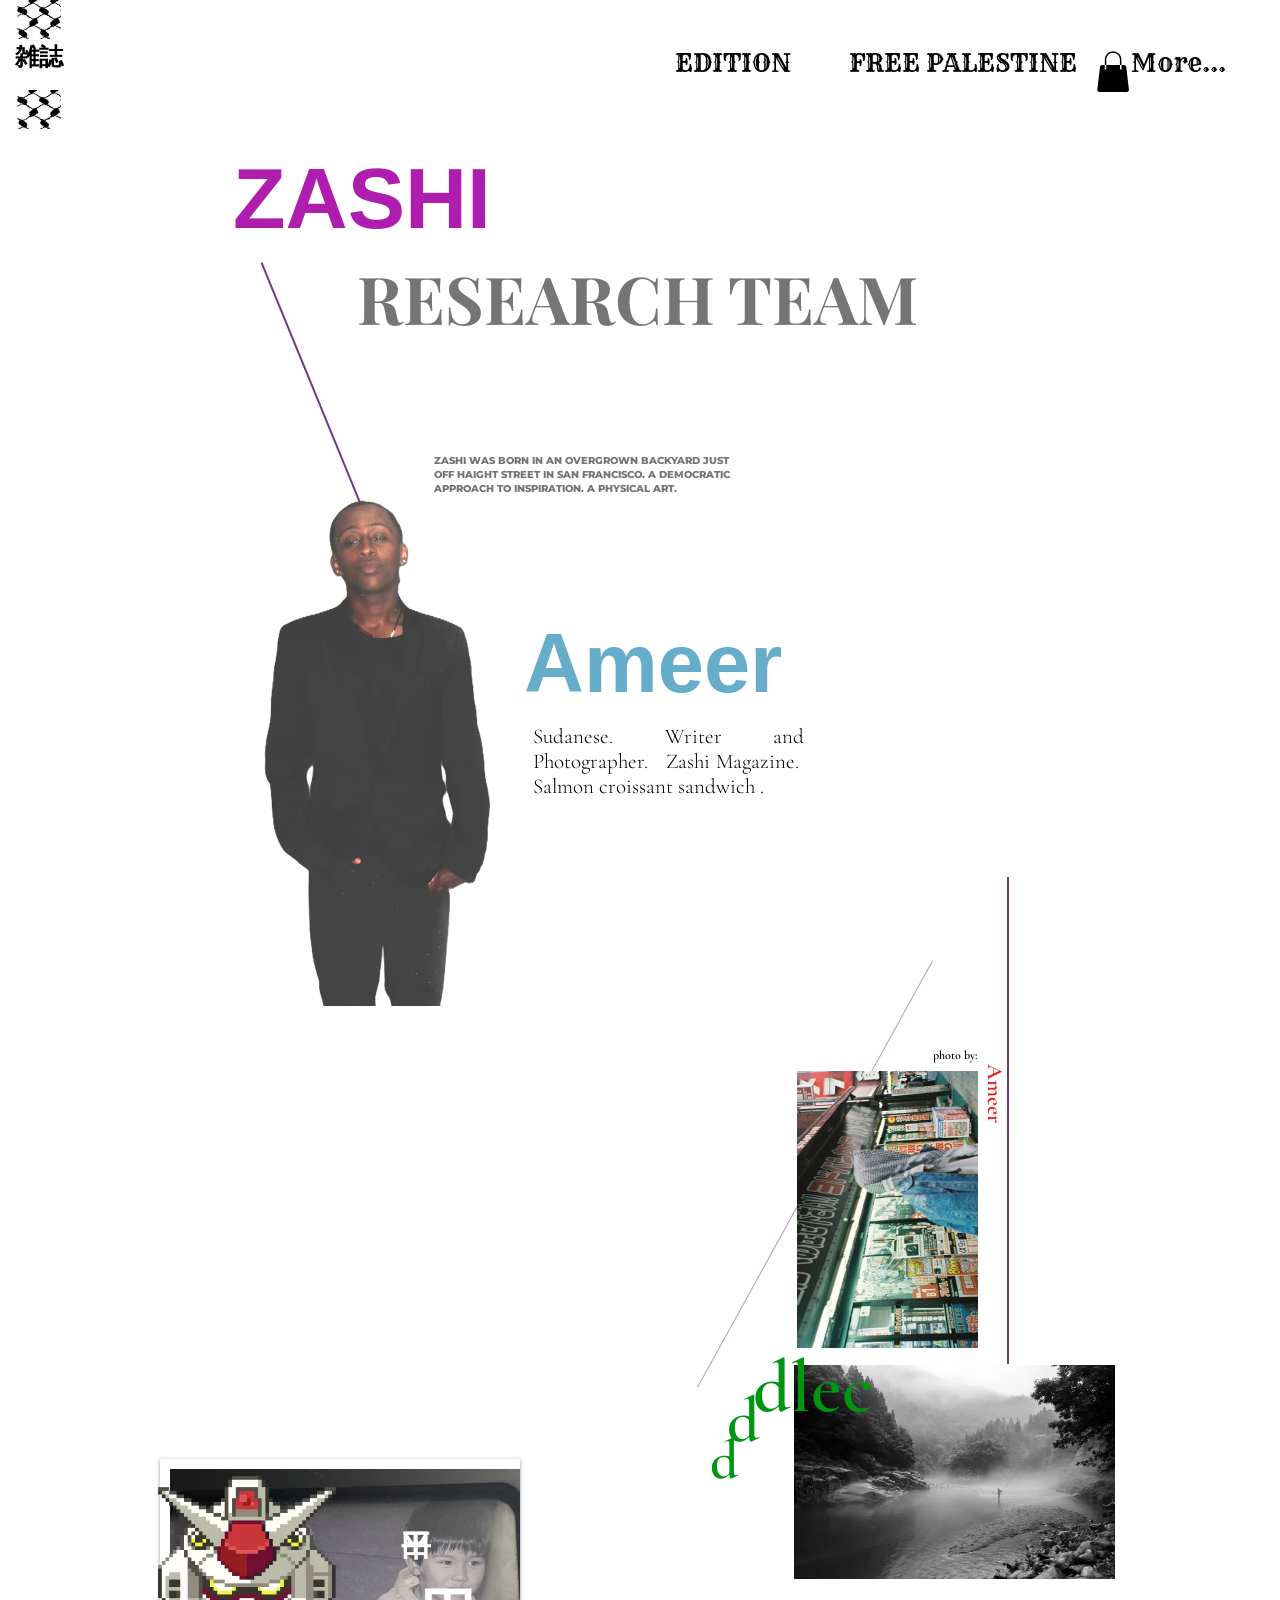
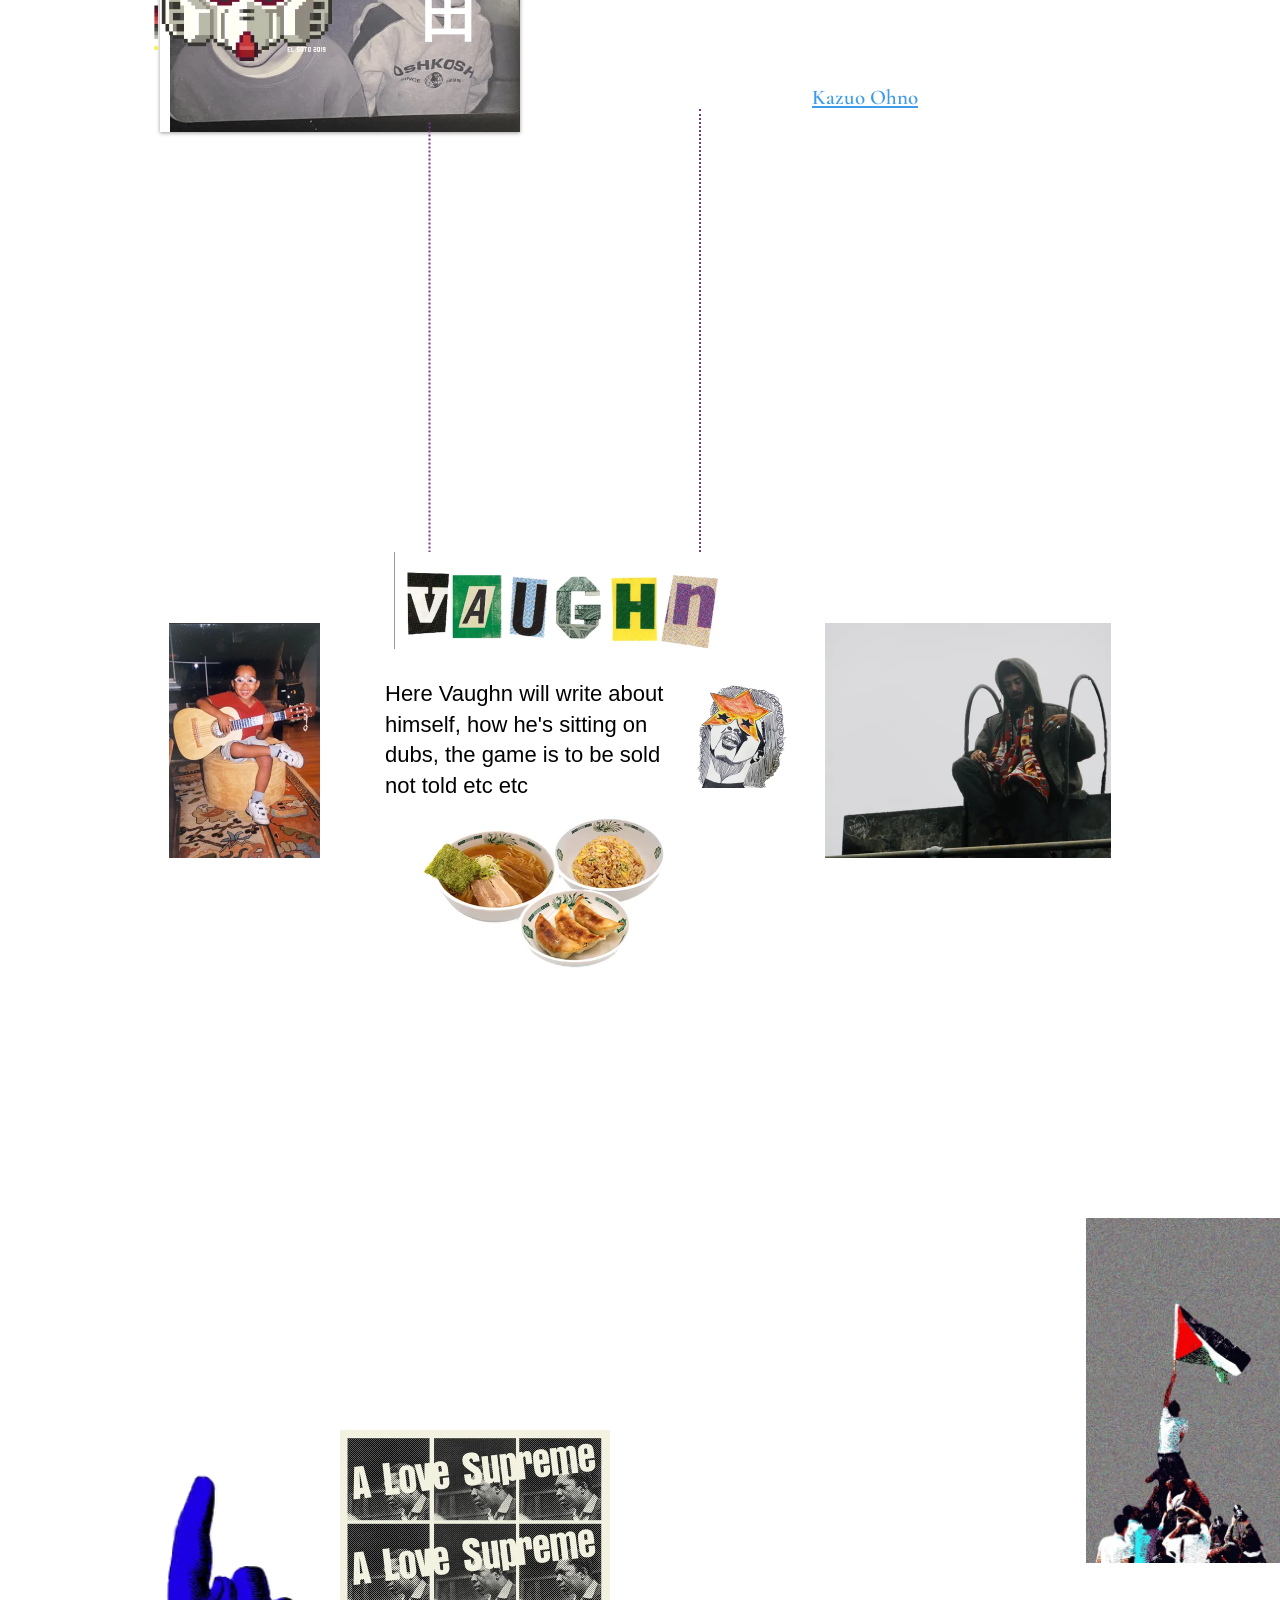
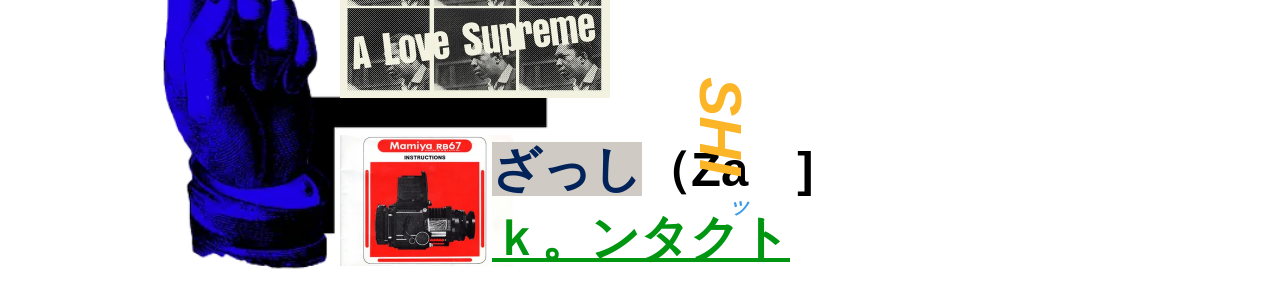
==== about-1.html @ ac381ceb "Publish the Zashi Magazine Edition 1 site Static rebuild of the eight Edition 1 pages from the old W" ====
<!doctype html>
<html lang="en">
<head>
<meta charset="utf-8">
<meta name="viewport" content="width=device-width, initial-scale=1">
<title>ABOUT | Zashi Magazine</title>
<meta name="description" content="Zashi Magazine — an independent global art publication. Photography, culture, design, fashion, food, film, travel.">
<link rel="stylesheet" href="css/fonts.css">
<link rel="stylesheet" href="css/site.css">
<style>body{background:rgb(255, 255, 255)}@media (max-width:767px){body{background:rgb(255, 255, 255)}}</style>
<script>document.documentElement.className+=' js';</script>
</head>
<body>
<div class="stage d" data-bg="rgb(255, 255, 255)" style="width:1280px;height:3473px">
<header class="hdr" style="height:146px;position:sticky">
<div class="c i anim" style="left:75px;top:10.0px;width:121px;height:100px;--a:z-fadeIn 880ms cubic-bezier(0.25, 0.46, 0.45, 0.94) 1000ms both, z-shapeIn 1100ms cubic-bezier(0.645, 0.045, 0.355, 1) 1000ms both;--motion-shape-start:inset(50%);--motion-shape-end:inset(0%);;"><a href="home-1.html"><video class="lazyv" data-src="media/01af44bafd.mp4" muted loop playsinline autoplay preload="none" aria-label="Disco Japan Tori" style="left:0px;top:0px;width:121px;height:100px;object-fit:cover;object-position:50% 50%"></video></a></div>
<div class="c t" style="left:15px;top:41.0px;width:198px;height:32px"><p style="text-align:start;line-height:normal;margin:0px 0px 0px 0px;font-family:'Helvetica Neue', Helvetica, Arimo, Arial, sans-serif;font-size:24px;font-weight:400;font-style:normal;color:rgb(0, 0, 0);white-space:nowrap"><a href="home-1.html"><span style="font-weight:700">雑誌  </span><span style="font-size:10px;font-weight:700;color:rgb(255, 255, 255)">HOME</span></a></p></div>
<div class="c i" style="left:15px;top:0.0px;width:46px;height:39px;"><a href="home-1.html"><img src="media/70c761ef16-5269.webp" alt="Palestinian Keffiyeh" loading="lazy" decoding="async" width="94" height="78" style="left:0px;top:0px;width:46px;height:39px;object-fit:cover;object-position:50% 50%"></a></div>
<div class="c i" style="left:15px;top:90.0px;width:46px;height:39px;"><a href="home-1.html"><img src="media/70c761ef16-5269.webp" alt="Palestinian Keffiyeh" loading="lazy" decoding="async" width="94" height="78" style="left:0px;top:0px;width:46px;height:39px;object-fit:cover;object-position:50% 50%"></a></div>
<a class="c nav" href="edition-1.html" style="left:675.296875px;top:51px;font-family:Rye, fantasy;font-size:25px;color:rgb(0, 0, 0);font-weight:400">EDITION</a>
<a class="c nav" href="free-palestine.html" style="left:849.328125px;top:51px;font-family:Rye, fantasy;font-size:25px;color:rgb(0, 0, 0);font-weight:400">FREE PALESTINE</a>
<div class="c nav more" style="left:1131.09375px;top:51px;font-family:Rye, fantasy;font-size:25px;color:rgb(0, 0, 0);font-weight:400" tabindex="0"><span>More...</span><div class="drop"><a href="guerilla-tactics.html">GUERILLA TACTICS</a><a href="about-1.html">ABOUT</a><a href="contact-1.html">CONTACT</a></div></div>
<div class="c s" style="left:1096px;top:50.8px;width:34px;height:41px"><a href="https://bb1me5-e5.myshopify.com/" target="_blank" rel="noopener" aria-label="Shop"><svg xmlns="http://www.w3.org/2000/svg" version="1.1" width="100%" height="100%" viewBox="0 0 105.5 126.1" preserveAspectRatio="xMinYMax meet" data-hook="svg-icon-1"><path d="M102.143 118.16L93.812 48.2067C93.386 44.66 90.3566 42 86.7591 42H79.1382V56H74.4047V42H31.8032V56H27.0697V42H19.4488C15.8513 42 12.8219 44.66 12.3959 48.16L4.06489 118.16C3.78088 120.167 4.44357 122.173 5.76895 123.667C7.14167 125.16 9.0824 126 11.0705 126H95.1374C97.1255 126 99.0662 125.16 100.439 123.667C101.764 122.173 102.427 120.167 102.143 118.16Z" fill="rgb(0, 0, 0)" stroke="none" stroke-width="1px"></path><path d="M32.0594 25.6667C32.0594 14.0933 41.506 4.66667 53.1039 4.66667C64.7018 4.66667 74.1485 14.0933 74.1485 25.6667V42H78.825V25.6667C78.825 11.5267 67.2739 0 53.1039 0C38.9339 0 27.3828 11.5267 27.3828 25.6667V42H32.0594V25.6667Z" fill="rgb(0, 0, 0)" stroke="none" stroke-width="1px"></path></svg></a></div>
</header>
<main class="pg">
<div class="c t" style="left:233px;top:149.0px;width:276px;height:118px"><p style="text-align:start;line-height:normal;margin:0px 0px 0px 0px;font-family:'Helvetica Neue', Helvetica, Arimo, Arial, sans-serif;font-size:86px;font-weight:700;font-style:normal;color:rgb(0, 0, 0);white-space:nowrap"><span style="color:rgb(174, 29, 173)">ZASHI</span></p></div>
<div class="c t" style="left:357px;top:251.9px;width:362px;height:187px"><p style="text-align:start;line-height:92.4px;margin:0px 0px 0px 0px;font-family:'Helvetica Neue', Helvetica, Arimo, Arial, sans-serif;font-size:66px;font-weight:700;font-style:normal;color:rgb(0, 0, 0);white-space:nowrap"><span style="font-family:'Playfair Display', serif;font-weight:700;color:rgb(117, 117, 117)">RESEARCH T​EAM</span></p></div>
<div class="c bx" style="left:105.3px;top:494.6px;width:512px;height:7px;transform:matrix(-0.37950,-0.92519,0.92519,-0.37950,0,0);border-style:solid;border-width:2px 0px 0px 0px;border-color:rgb(115, 55, 135)"></div>
<div class="c t" style="left:434px;top:453.8px;width:310px;height:28px"><p style="text-align:start;line-height:14px;margin:0px 0px 0px 0px;font-family:'Helvetica Neue', Helvetica, Arimo, Arial, sans-serif;font-size:10px;font-weight:400;font-style:normal;color:rgb(0, 0, 0)"><span style="font-family:Montserrat, sans-serif;color:rgb(117, 117, 117);font-weight:800;text-transform:uppercase">Zashi was born in an overgrown backyard just off Haight Street in San Francisco. A Democratic approach to inspiration. a physical art. </span></p></div>
<div class="c t" style="left:524px;top:605.9px;width:290px;height:116px"><p style="text-align:start;line-height:116.2px;margin:0px 0px 0px 0px;font-family:'Helvetica Neue', Helvetica, Arimo, Arial, sans-serif;font-size:83px;font-weight:700;font-style:normal;color:rgb(0, 0, 0);white-space:nowrap"><a><span style="color:rgb(102, 173, 201)">Ameer</span></a></p></div>
<div class="c t" style="left:533px;top:724.0px;width:271px;height:140px"><p style="text-align:justify;line-height:normal;margin:0px 0px 0px 0px;font-family:'Helvetica Neue', Helvetica, Arimo, Arial, sans-serif;font-size:21px;font-weight:700;font-style:normal;color:rgb(0, 0, 0)"><span style="font-family:'Cormorant Garamond', serif;font-weight:300">Sudanese. Writer and Photographer.   Zashi Magazine.  Salmon croissant sandwich . </span></p></div>
<div class="c i" style="left:238px;top:426.8px;width:411px;height:579px;"><img src="media/b73fca98d5.webp" alt="Ameer Ali" loading="lazy" decoding="async" width="822" height="1192" style="left:0px;top:0px;width:411px;height:579px;object-fit:cover;object-position:50% 50%"></div>
<div class="c i" style="left:579px;top:966.0px;width:55px;height:31px;"><video class="lazyv" data-src="media/d1761546e2.mp4" muted loop playsinline autoplay preload="none" aria-label="Little Mac" style="left:0px;top:0px;width:55px;height:31px;object-fit:cover;object-position:50% 50%"></video></div>
<div class="c t" style="left:933px;top:1046.9px;width:310px;height:17px"><p style="text-align:start;line-height:16.8px;margin:0px 0px 0px 0px;font-family:'Helvetica Neue', Helvetica, Arimo, Arial, sans-serif;font-size:12px;font-weight:400;font-style:normal;color:rgb(0, 0, 0);white-space:nowrap"><span style="font-family:'Cormorant Garamond', serif;font-weight:600">photo by:</span></p></div>
<div class="c i" style="left:160px;top:1459.0px;width:360px;height:273px;background:rgb(255, 255, 255);border-style:solid;border-width:5px 5px 5px 5px;border-color:rgb(255, 255, 255);box-shadow:rgba(0, 0, 0, 0.4) 0px 1px 4px 0px"><img src="media/d1f7139744-a905.webp" alt="The brothers" loading="lazy" decoding="async" width="700" height="544" style="left:5px;top:5px;width:350px;height:263px;object-fit:cover;object-position:50% 50%"></div>
<div class="c t" style="left:401px;top:1508.0px;width:51px;height:69px"><div style="text-align:start;line-height:normal;margin:0px 0px 0px 0px;font-family:'Helvetica Neue', Helvetica, Arimo, Arial, sans-serif;font-size:10px;font-weight:400;font-style:normal;color:rgb(0, 0, 0);writing-mode:vertical-rl;text-orientation:mixed;height:100%"><p style="text-align:start;line-height:30px;margin:0px 0px 0px 0px;font-family:'Helvetica Neue', Helvetica, Arimo, Arial, sans-serif;font-size:30px;font-weight:700;font-style:italic;color:rgb(252, 181, 39);writing-mode:vertical-rl;text-orientation:mixed;height:100%;white-space:nowrap"><span style="font-style:normal;color:rgb(0, 0, 0)">​</span><span style="font-style:normal;color:rgb(255, 255, 255)">平田</span></p></div></div>
<div class="c t" style="left:420px;top:1543.0px;width:63px;height:122px"><div style="text-align:start;line-height:normal;margin:0px 0px 0px 0px;font-family:'Helvetica Neue', Helvetica, Arimo, Arial, sans-serif;font-size:10px;font-weight:400;font-style:normal;color:rgb(0, 0, 0);writing-mode:vertical-rl;text-orientation:mixed;height:100%"><p style="text-align:start;line-height:58px;margin:0px 0px 0px 0px;font-family:'Helvetica Neue', Helvetica, Arimo, Arial, sans-serif;font-size:58px;font-weight:700;font-style:italic;color:rgb(252, 181, 39);writing-mode:vertical-rl;text-orientation:mixed;height:100%;white-space:nowrap"><span style="font-style:normal;color:rgb(0, 0, 0)">​</span><span style="font-style:normal;color:rgb(255, 255, 255)">田</span></p></div></div>
<div class="c i" style="left:60px;top:1476.0px;width:370px;height:185px;"><img src="media/74987744a8.webp" alt="Gundam" loading="lazy" decoding="async" width="400" height="200" style="left:0px;top:0px;width:370px;height:185px;object-fit:cover;object-position:50% 50%"></div>
<div class="c bx" style="left:569.4px;top:1168.6px;width:487px;height:7px;transform:matrix(-0.48255,0.87587,-0.87587,-0.48255,0,0);border-style:solid;border-width:1px 0px 0px 0px;border-color:rgba(115, 55, 135, 0.5)"></div>
<div class="c t" style="left:839px;top:1202.7px;width:310px;height:31px;transform:matrix(0.00000,1.00000,-1.00000,0.00000,0,0)"><p style="text-align:start;line-height:30.8px;margin:0px 0px 0px 0px;font-family:'Helvetica Neue', Helvetica, Arimo, Arial, sans-serif;font-size:22px;font-weight:400;font-style:normal;color:rgb(0, 0, 0);white-space:nowrap"><span style="font-family:'Cormorant Garamond', serif;color:rgb(226, 28, 33);font-weight:600">Ameer </span></p></div>
<div class="c bx" style="left:761.5px;top:1116.5px;width:487px;height:7px;transform:matrix(0.00000,1.00000,-1.00000,0.00000,0,0);border-style:solid;border-width:2px 0px 0px 0px;border-color:rgb(115, 55, 135)"></div>
<div class="c i" style="left:797px;top:1070.8px;width:181px;height:277px;"><img src="media/5e4bf2b3ee.webp" alt="Alec in Keffiyeh" loading="lazy" decoding="async" width="844" height="554" style="left:0px;top:0px;width:181px;height:277px;object-fit:cover;object-position:50% 50%"></div>
<div class="c gal ss" style="left:644px;top:1365.0px;width:621px;height:316px" data-auto="4000" role="region" aria-roledescription="carousel" aria-label="Photo slideshow"><figure class="on"><img src="media/403bc432f0.webp" alt="" loading="lazy" decoding="async" width="1796" height="1198" style="left:0;top:0;width:100%;height:214px;object-fit:contain"><figcaption style="top:214px"></figcaption></figure><figure class=""><img src="media/906fd725db.webp" alt="The Art of Washi" loading="lazy" decoding="async" width="1242" height="784" style="left:0;top:0;width:100%;height:214px;object-fit:contain"><figcaption style="top:214px"><p style="font-family:'Helvetica Neue', Helvetica, Arimo, Arial, sans-serif;font-size:22px;font-weight:700;font-style:normal;color:rgb(0, 0, 0);line-height:27px;text-align:left;margin:0 0 12px">The Art of Washi</p><p style="font-family:'Helvetica Neue', Helvetica, Arimo, Arial, sans-serif;font-size:15px;font-weight:300;font-style:normal;color:rgb(0, 0, 0);line-height:18px;text-align:left;margin:0">Sawamura Masashi in Mino, Gifu</p></figcaption></figure><figure class=""><img src="media/f7c19c025d.webp" alt="Limerence" loading="lazy" decoding="async" width="1242" height="1616" style="left:0;top:0;width:100%;height:214px;object-fit:contain"><figcaption style="top:214px"><p style="font-family:'Helvetica Neue', Helvetica, Arimo, Arial, sans-serif;font-size:22px;font-weight:700;font-style:normal;color:rgb(0, 0, 0);line-height:27px;text-align:left;margin:0 0 12px">Limerence</p></figcaption></figure><figure class=""><img src="media/6b3815f858.webp" alt="Boogie Down Bikers for BLM" loading="lazy" decoding="async" width="1242" height="888" style="left:0;top:0;width:100%;height:214px;object-fit:contain"><figcaption style="top:214px"><p style="font-family:'Helvetica Neue', Helvetica, Arimo, Arial, sans-serif;font-size:22px;font-weight:700;font-style:normal;color:rgb(0, 0, 0);line-height:27px;text-align:left;margin:0 0 12px">Boogie Down Bikers for BLM</p><p style="font-family:'Helvetica Neue', Helvetica, Arimo, Arial, sans-serif;font-size:15px;font-weight:300;font-style:normal;color:rgb(0, 0, 0);line-height:18px;text-align:left;margin:0">Ypsilanti, Michigan</p></figcaption></figure><figure class=""><img src="media/1a32b226f7.webp" alt="Lake Michigan" loading="lazy" decoding="async" width="1242" height="892" style="left:0;top:0;width:100%;height:214px;object-fit:contain"><figcaption style="top:214px"><p style="font-family:'Helvetica Neue', Helvetica, Arimo, Arial, sans-serif;font-size:22px;font-weight:700;font-style:normal;color:rgb(0, 0, 0);line-height:27px;text-align:left;margin:0 0 12px">Lake Michigan</p></figcaption></figure><figure class=""><img src="media/941115b2e9.webp" alt="" loading="lazy" decoding="async" width="1242" height="854" style="left:0;top:0;width:100%;height:214px;object-fit:contain"><figcaption style="top:214px"></figcaption></figure><figure class=""><img src="media/583568f690.webp" alt="Agate" loading="lazy" decoding="async" width="1242" height="990" style="left:0;top:0;width:100%;height:214px;object-fit:contain"><figcaption style="top:214px"><p style="font-family:'Helvetica Neue', Helvetica, Arimo, Arial, sans-serif;font-size:22px;font-weight:700;font-style:normal;color:rgb(0, 0, 0);line-height:27px;text-align:left;margin:0 0 12px">Agate</p></figcaption></figure><figure class=""><img src="media/2c020a6986.webp" alt="" loading="lazy" decoding="async" width="1242" height="770" style="left:0;top:0;width:100%;height:214px;object-fit:contain"><figcaption style="top:214px"></figcaption></figure><figure class=""><img src="media/fee2ddf76c.webp" alt="" loading="lazy" decoding="async" width="1242" height="1792" style="left:0;top:0;width:100%;height:214px;object-fit:contain"><figcaption style="top:214px"></figcaption></figure><figure class=""><img src="media/34d555f1d0.webp" alt="Chen-G" loading="lazy" decoding="async" width="1242" height="1504" style="left:0;top:0;width:100%;height:214px;object-fit:contain"><figcaption style="top:214px"><p style="font-family:'Helvetica Neue', Helvetica, Arimo, Arial, sans-serif;font-size:15px;font-weight:300;font-style:normal;color:rgb(0, 0, 0);line-height:18px;text-align:left;margin:0">Chen-G</p></figcaption></figure><figure class=""><img src="media/e4b6b3e9a8.webp" alt="Vuja De " loading="lazy" decoding="async" width="1242" height="2106" style="left:0;top:0;width:100%;height:214px;object-fit:contain"><figcaption style="top:214px"><p style="font-family:'Helvetica Neue', Helvetica, Arimo, Arial, sans-serif;font-size:15px;font-weight:300;font-style:normal;color:rgb(0, 0, 0);line-height:18px;text-align:left;margin:0">Vuja De </p></figcaption></figure><figure class=""><img src="media/28a7b43c11.webp" alt="VD" loading="lazy" decoding="async" width="1242" height="740" style="left:0;top:0;width:100%;height:214px;object-fit:contain"><figcaption style="top:214px"><p style="font-family:'Helvetica Neue', Helvetica, Arimo, Arial, sans-serif;font-size:15px;font-weight:300;font-style:normal;color:rgb(0, 0, 0);line-height:18px;text-align:left;margin:0">VD</p></figcaption></figure><figure class=""><img src="media/822e7ffca7.webp" alt="VD" loading="lazy" decoding="async" width="1242" height="862" style="left:0;top:0;width:100%;height:214px;object-fit:contain"><figcaption style="top:214px"><p style="font-family:'Helvetica Neue', Helvetica, Arimo, Arial, sans-serif;font-size:15px;font-weight:300;font-style:normal;color:rgb(0, 0, 0);line-height:18px;text-align:left;margin:0">VD</p></figcaption></figure><figure class=""><img src="media/ab2520866f.webp" alt="Vaughn " loading="lazy" decoding="async" width="1242" height="986" style="left:0;top:0;width:100%;height:214px;object-fit:contain"><figcaption style="top:214px"><p style="font-family:'Helvetica Neue', Helvetica, Arimo, Arial, sans-serif;font-size:15px;font-weight:300;font-style:normal;color:rgb(0, 0, 0);line-height:18px;text-align:left;margin:0">Vaughn </p></figcaption></figure><figure class=""><img src="media/7312934d15.webp" alt="VD" loading="lazy" decoding="async" width="1242" height="1446" style="left:0;top:0;width:100%;height:214px;object-fit:contain"><figcaption style="top:214px"><p style="font-family:'Helvetica Neue', Helvetica, Arimo, Arial, sans-serif;font-size:15px;font-weight:300;font-style:normal;color:rgb(0, 0, 0);line-height:18px;text-align:left;margin:0">VD</p></figcaption></figure><figure class=""><img src="media/6b97ff921b.webp" alt="VD" loading="lazy" decoding="async" width="1242" height="1648" style="left:0;top:0;width:100%;height:214px;object-fit:contain"><figcaption style="top:214px"><p style="font-family:'Helvetica Neue', Helvetica, Arimo, Arial, sans-serif;font-size:15px;font-weight:300;font-style:normal;color:rgb(0, 0, 0);line-height:18px;text-align:left;margin:0">VD</p></figcaption></figure><figure class=""><img src="media/4ab190dec0.webp" alt="" loading="lazy" decoding="async" width="1242" height="986" style="left:0;top:0;width:100%;height:214px;object-fit:contain"><figcaption style="top:214px"></figcaption></figure><figure class=""><img src="media/c4c1562e4d.webp" alt="VD" loading="lazy" decoding="async" width="1242" height="732" style="left:0;top:0;width:100%;height:214px;object-fit:contain"><figcaption style="top:214px"><p style="font-family:'Helvetica Neue', Helvetica, Arimo, Arial, sans-serif;font-size:15px;font-weight:300;font-style:normal;color:rgb(0, 0, 0);line-height:18px;text-align:left;margin:0">VD</p></figcaption></figure><button class="ga prev" aria-label="Previous" style="--ac:#000;top:107.0px">&#x2039;</button><button class="ga next" aria-label="Next" style="--ac:#000;top:107.0px">&#x203A;</button></div>
<div class="c v" style="left:520px;top:1416.0px;width:398px;height:293px"><video class="lazyv" data-src="media/71755c2ae9.mp4" poster="media/71755c2ae9.mp4" muted loop playsinline autoplay preload="none" style="width:100%;height:100%;object-fit:cover;display:block"></video></div>
<div class="c t" style="left:520px;top:1387.0px;width:145px;height:92px"><p style="text-align:start;line-height:25.2px;margin:0px 0px 0px 0px;font-family:'Helvetica Neue', Helvetica, Arimo, Arial, sans-serif;font-size:21px;font-weight:700;font-style:normal;color:rgb(0, 0, 0);white-space:nowrap"> </p><p style="text-align:start;line-height:25.2px;margin:0px 0px 0px 0px;font-family:'Helvetica Neue', Helvetica, Arimo, Arial, sans-serif;font-size:21px;font-weight:700;font-style:normal;color:rgb(0, 0, 0);white-space:nowrap"><span style="font-size:120px">​</span></p></div>
<div class="c t" style="left:753px;top:1342.0px;width:145px;height:97px"><p style="text-align:start;line-height:88.8px;margin:0px 0px 0px 0px;font-family:'Helvetica Neue', Helvetica, Arimo, Arial, sans-serif;font-size:74px;font-weight:700;font-style:normal;color:rgb(0, 0, 0);white-space:nowrap"><span style="font-family:'Cormorant Garamond', serif;font-weight:700;color:rgb(0, 150, 18)">dlec</span></p></div>
<div class="c t" style="left:812px;top:1658.9px;width:145px;height:104px"><p style="text-align:start;line-height:25.2px;margin:0px 0px 0px 0px;font-family:'Helvetica Neue', Helvetica, Arimo, Arial, sans-serif;font-size:21px;font-weight:700;font-style:normal;color:rgb(0, 0, 0);white-space:nowrap"> </p><p style="text-align:start;line-height:25.2px;margin:0px 0px 0px 0px;font-family:'Helvetica Neue', Helvetica, Arimo, Arial, sans-serif;font-size:21px;font-weight:700;font-style:normal;color:rgb(0, 0, 0);white-space:nowrap"><a href="https://www.youtube.com/watch?v=W0L4pKT_Ae4&amp;ab_channel=Jo%C3%A3oM.T.Rubio" target="_blank" rel="noopener"><span style="font-family:'Cormorant Garamond', serif;font-weight:700;color:rgb(61, 155, 233);text-decoration:underline rgb(61, 155, 233)">Kazuo Ohno</span></a></p><p style="text-align:start;line-height:25.2px;margin:0px 0px 0px 0px;font-family:'Helvetica Neue', Helvetica, Arimo, Arial, sans-serif;font-size:21px;font-weight:700;font-style:normal;color:rgb(0, 0, 0);white-space:nowrap"><span style="font-family:'Cormorant Garamond', serif;color:rgb(226, 106, 28);font-weight:600">​</span></p><p style="text-align:start;line-height:25.2px;margin:0px 0px 0px 0px;font-family:'Helvetica Neue', Helvetica, Arimo, Arial, sans-serif;font-size:21px;font-weight:700;font-style:normal;color:rgb(0, 0, 0);white-space:nowrap"><span style="font-family:'Cormorant Garamond', serif;color:rgb(226, 106, 28);font-weight:300">​</span></p></div>
<div class="c t" style="left:727px;top:1381.0px;width:41px;height:87px"><p style="text-align:start;line-height:76.8px;margin:0px 0px 0px 0px;font-family:'Helvetica Neue', Helvetica, Arimo, Arial, sans-serif;font-size:64px;font-weight:700;font-style:normal;color:rgb(0, 0, 0);white-space:nowrap"><span style="font-family:'Cormorant Garamond', serif;font-weight:700;color:rgb(0, 150, 18)">d</span></p></div>
<div class="c t" style="left:710px;top:1425.0px;width:41px;height:87px"><p style="text-align:start;line-height:67.2px;margin:0px 0px 0px 0px;font-family:'Helvetica Neue', Helvetica, Arimo, Arial, sans-serif;font-size:56px;font-weight:700;font-style:normal;color:rgb(0, 0, 0);white-space:nowrap"><span style="font-family:'Cormorant Garamond', serif;font-weight:700;color:rgb(0, 150, 18)">d</span></p></div>
<div class="c bx" style="left:455.5px;top:1947.3px;width:483px;height:7px;transform:matrix(0.00000,1.00000,-1.00000,0.00000,0,0);border-style:dotted;border-width:2px 0px 0px 0px;border-color:rgb(115, 55, 135)"></div>
<div class="c bx" style="left:193.5px;top:1952.3px;width:466px;height:7px;transform:matrix(0.00000,1.00000,-1.00000,0.00000,0,0);border-style:dotted;border-width:2px 0px 0px 0px;border-color:rgb(115, 55, 135)"></div>
<div class="c i" style="left:169px;top:2222.8px;width:151px;height:235px;"><img src="media/5b562ecb76.webp" alt="Vaughn Anglin" loading="lazy" decoding="async" width="302" height="536" style="left:0px;top:0px;width:151px;height:235px;object-fit:cover;object-position:50% 50%"></div>
<div class="c i" style="left:394px;top:2151.8px;width:336px;height:97px;"><img src="media/52c94cb17d.webp" alt="Vaughn " loading="lazy" decoding="async" width="672" height="214" style="left:0px;top:0px;width:336px;height:97px;object-fit:cover;object-position:50% 50%"></div>
<div class="c t" style="left:385px;top:2278.9px;width:310px;height:123px"><p style="text-align:start;line-height:30.8px;margin:0px 0px 0px 0px;font-family:'Helvetica Neue', Helvetica, Arimo, Arial, sans-serif;font-size:22px;font-weight:400;font-style:normal;color:rgb(0, 0, 0)">Here Vaughn will write about himself, how he's sitting on dubs, the game is to be sold not told etc etc </p></div>
<div class="c i" style="left:689px;top:2248.8px;width:98px;height:139px;"><img src="media/648a8a0ad1.webp" alt="funkkkkkkadelic" loading="lazy" decoding="async" width="196" height="278" style="left:0px;top:0px;width:98px;height:139px;object-fit:cover;object-position:50% 50%"></div>
<div class="c i" style="left:419px;top:2402.0px;width:286px;height:174px;"><img src="media/19fceba8c8.webp" alt="Hidakaya" loading="lazy" decoding="async" width="574" height="348" style="left:0px;top:0px;width:286px;height:174px;object-fit:cover;object-position:50% 50%"></div>
<div class="c i" style="left:825px;top:2222.8px;width:286px;height:235px;"><img src="media/2dcd698cbd.webp" alt="Vaughn Anglin" loading="lazy" decoding="async" width="572" height="476" style="left:0px;top:0px;width:286px;height:235px;object-fit:cover;object-position:50% 50%"></div>
<div class="c i" style="left:298px;top:3265.0px;width:257px;height:176px;"><a href="https://www.sophia.ac.jp/eng/" target="_blank" rel="noopener"><img src="media/a0c0d5b27d-aaaa.webp" alt="L" loading="lazy" decoding="async" width="238" height="164" style="left:0px;top:0px;width:257px;height:176px;object-fit:cover;object-position:50% 50%"></a></div>
<div class="c i" style="left:109px;top:2903.0px;width:163px;height:131px;transform:matrix(0.74144,0.67102,-0.67102,0.74144,0,0);"><video class="lazyv" data-src="media/778810089f.mp4" muted loop playsinline autoplay preload="none" aria-label="Pinball Optical Illusion" style="left:0px;top:0px;width:163px;height:131px;object-fit:cover;object-position:50% 50%"></video></div>
<div class="c i" style="left:1086px;top:2818.0px;width:206px;height:345px;"><a href="free-palestine.html"><img src="media/e5734ef1ac-e28b.webp" alt="Palestine Flag" loading="lazy" decoding="async" width="418" height="700" style="left:0px;top:0px;width:206px;height:345px;object-fit:cover;object-position:50% 50%"></a></div>
<div class="c i" style="left:340px;top:3335.0px;width:173px;height:131px;"><a href="https://www.instagram.com/zashimagazine" target="_blank" rel="noopener"><img src="media/cfcd335f61.webp" alt="Mamiya RB67" loading="lazy" decoding="async" width="346" height="262" style="left:0px;top:0px;width:173px;height:131px;object-fit:cover;object-position:50% 50%"></a></div>
<div class="c i" style="left:565px;top:3069.0px;width:276px;height:276px;transform:matrix(0.89307,0.44991,-0.44991,0.89307,0,0);"><video class="lazyv" data-src="media/48dad8091d.mp4" muted loop playsinline autoplay preload="none" aria-label="BOOMBOX " style="left:0px;top:0px;width:276px;height:276px;object-fit:cover;object-position:50% 50%"></video></div>
<div class="c e" style="left:816px;top:3155.0px;width:502px;height:317px"><iframe src="https://open.spotify.com/embed/playlist/6y1F2Xf8yROrnGZiQ2FPOY?utm_source=generator" loading="lazy" allow="autoplay; clipboard-write; encrypted-media; fullscreen; picture-in-picture" style="width:100%;height:352px;border:0;border-radius:12px"></iframe></div>
<div class="c t" style="left:492px;top:3335.1px;width:450px;height:137px"><p style="text-align:start;line-height:68.6px;margin:0px 0px 0px 0px;font-family:'Helvetica Neue', Helvetica, Arimo, Arial, sans-serif;font-size:49px;font-weight:700;font-style:normal;color:rgb(0, 0, 0);white-space:nowrap"><span style="color:rgb(1, 35, 89);background-color:rgb(208, 202, 196)">ざっし</span>（Za　]<br>
<a href="contact-1.html"><span style="color:rgb(0, 150, 18);text-decoration:underline rgb(0, 150, 18)">ｋ。ンタクト</span></a></p></div>
<div class="c t" style="left:690px;top:3277.0px;width:105px;height:131px"><div style="text-align:start;line-height:normal;margin:0px 0px 0px 0px;font-family:'Helvetica Neue', Helvetica, Arimo, Arial, sans-serif;font-size:10px;font-weight:400;font-style:normal;color:rgb(0, 0, 0);writing-mode:vertical-rl;text-orientation:mixed;height:100%"><p style="text-align:start;line-height:59px;margin:0px 0px 0px 0px;font-family:'Helvetica Neue', Helvetica, Arimo, Arial, sans-serif;font-size:59px;font-weight:700;font-style:italic;color:rgb(252, 181, 39);writing-mode:vertical-rl;text-orientation:mixed;height:100%;white-space:nowrap">SHI</p></div></div>
<div class="c t" style="left:730px;top:3389.0px;width:39px;height:40px"><div style="text-align:start;line-height:normal;margin:0px 0px 0px 0px;font-family:'Helvetica Neue', Helvetica, Arimo, Arial, sans-serif;font-size:10px;font-weight:400;font-style:normal;color:rgb(0, 0, 0);writing-mode:vertical-rl;text-orientation:mixed;height:100%"><p style="text-align:start;line-height:18px;margin:0px 0px 0px 0px;font-family:'Helvetica Neue', Helvetica, Arimo, Arial, sans-serif;font-size:18px;font-weight:700;font-style:italic;color:rgb(252, 181, 39);writing-mode:vertical-rl;text-orientation:mixed;height:100%;white-space:nowrap"><span style="color:rgb(61, 155, 233)">​ツ</span></p></div><div style="text-align:start;line-height:normal;margin:0px 0px 0px 0px;font-family:'Helvetica Neue', Helvetica, Arimo, Arial, sans-serif;font-size:10px;font-weight:400;font-style:normal;color:rgb(0, 0, 0)"> </div><div style="text-align:start;line-height:normal;margin:0px 0px 0px 0px;font-family:'Helvetica Neue', Helvetica, Arimo, Arial, sans-serif;font-size:10px;font-weight:400;font-style:normal;color:rgb(0, 0, 0)"> </div></div>
<div class="c i" style="left:1055px;top:2997.0px;width:61px;height:61px;"><video class="lazyv" data-src="media/cafe95526e.mp4" muted loop playsinline autoplay preload="none" aria-label="Kirby" style="left:0px;top:0px;width:61px;height:61px;object-fit:cover;object-position:50% 50%"></video></div>
<div class="c i" style="left:47px;top:3184.0px;width:400px;height:176px;transform:matrix(0.00000,-1.00000,1.00000,0.00000,0,0);"><a href="about-1.html"><img src="media/e9839cee17.webp" alt="Blue pointing finger" loading="lazy" decoding="async" width="338" height="148" style="left:0px;top:0px;width:400px;height:176px;object-fit:cover;object-position:50% 50%"></a></div>
<div class="c i" style="left:21px;top:3342.0px;width:173px;height:131px;"><a href="https://archive.org/details/arcade_nbajam" target="_blank" rel="noopener"><video class="lazyv" data-src="media/587c0d5d41.mp4" muted loop playsinline autoplay preload="none" aria-label="Old Arcade GIF" style="left:0px;top:0px;width:173px;height:131px;object-fit:cover;object-position:50% 50%"></video></a></div>
<div class="c i" style="left:340px;top:3030.0px;width:270px;height:268px;"><a href="https://www.youtube.com/watch?v=0IFBrv1zSac&amp;ab_channel=beatdowncritical" target="_blank" rel="noopener"><img src="media/2e442129b9.webp" alt="A Love Supreme, John Coltrane" loading="lazy" decoding="async" width="540" height="536" style="left:0px;top:0px;width:270px;height:268px;object-fit:cover;object-position:50% 50%"></a></div>
</main>
</div>
<div class="stage m" data-bg="rgb(255, 255, 255)" style="width:320px;height:2855px">
<header class="hdr" style="height:204px;position:sticky">
<div class="c s" style="left:-11px;top:-3.0px;width:331px;height:109px"><svg preserveAspectRatio="none" data-bbox="17.3 68.2 165.3 63.6" xmlns="http://www.w3.org/2000/svg" viewBox="17.3 68.2 165.3 63.6" role="presentation" aria-hidden="true" width="100%" height="100%">
    <g fill="rgb(0, 0, 0)" stroke="rgb(0, 0, 0)" stroke-width="0px">
        <path d="M182.6 68.2v63.6H17.3V68.2h165.3z" fill="rgb(0, 0, 0)" stroke="rgb(0, 0, 0)" stroke-width="0px"></path>
    </g>
</svg></div>
<div class="c i" style="left:60px;top:17.0px;width:97px;height:89px;"><a href="home-1.html"><video class="lazyv" data-src="media/01af44bafd.mp4" muted loop playsinline autoplay preload="none" aria-label="Disco Japan Tori" style="left:0px;top:0px;width:97px;height:89px;object-fit:cover;object-position:50% 50%"></video></a></div>
<div class="c t" style="left:17px;top:46.0px;width:202px;height:21px"><p style="text-align:start;line-height:normal;margin:0px 0px 0px 0px;font-family:'Helvetica Neue', Helvetica, Arimo, Arial, sans-serif;font-size:16px;font-weight:400;font-style:normal;color:rgb(255, 255, 255);white-space:nowrap"><a href="home-1.html"><span style="font-weight:700">雑誌  </span><span style="font-size:8px;font-weight:700">HOME</span></a></p></div>
<div class="c i" style="left:15px;top:76.0px;width:37px;height:34px;"><img src="media/70c761ef16-8877.webp" alt="HD-wallpaper-palestinian-keffiyeh-palestine.jpg" loading="lazy" decoding="async" width="96" height="92" style="left:0px;top:0px;width:37px;height:34px;object-fit:cover;object-position:50% 50%"></div>
<div class="c i" style="left:15px;top:12.0px;width:37px;height:34px;"><img src="media/70c761ef16-8877.webp" alt="HD-wallpaper-palestinian-keffiyeh-palestine.jpg" loading="lazy" decoding="async" width="96" height="92" style="left:0px;top:0px;width:37px;height:34px;object-fit:cover;object-position:50% 50%"></div>
<div class="c s" style="left:143px;top:146.8px;width:34px;height:41px"><a href="https://bb1me5-e5.myshopify.com/" target="_blank" rel="noopener" aria-label="Shop"><svg xmlns="http://www.w3.org/2000/svg" version="1.1" width="100%" height="100%" viewBox="0 0 105.5 126.1" preserveAspectRatio="xMinYMax meet" data-hook="svg-icon-1"><path d="M102.143 118.16L93.812 48.2067C93.386 44.66 90.3566 42 86.7591 42H79.1382V56H74.4047V42H31.8032V56H27.0697V42H19.4488C15.8513 42 12.8219 44.66 12.3959 48.16L4.06489 118.16C3.78088 120.167 4.44357 122.173 5.76895 123.667C7.14167 125.16 9.0824 126 11.0705 126H95.1374C97.1255 126 99.0662 125.16 100.439 123.667C101.764 122.173 102.427 120.167 102.143 118.16Z" fill="rgb(0, 0, 0)" stroke="none" stroke-width="1px"></path><path d="M32.0594 25.6667C32.0594 14.0933 41.506 4.66667 53.1039 4.66667C64.7018 4.66667 74.1485 14.0933 74.1485 25.6667V42H78.825V25.6667C78.825 11.5267 67.2739 0 53.1039 0C38.9339 0 27.3828 11.5267 27.3828 25.6667V42H32.0594V25.6667Z" fill="rgb(0, 0, 0)" stroke="none" stroke-width="1px"></path></svg></a></div><button class="c burger" aria-label="Menu" aria-expanded="false" style="left:264px;top:30px;width:50px;height:50px"><i></i><i></i><i></i></button>
</header>
<main class="pg">
<div class="c t" style="left:29px;top:224.6px;width:127px;height:40px"><p style="text-align:start;line-height:normal;margin:0px 0px 0px 0px;font-family:'Helvetica Neue', Helvetica, Arimo, Arial, sans-serif;font-size:35px;font-weight:700;font-style:normal;color:rgb(0, 0, 0);white-space:nowrap"><span style="color:rgb(174, 29, 173)">ZASHI</span></p></div>
<div class="c t" style="left:135px;top:264.7px;width:179px;height:25px"><p style="text-align:start;line-height:25.2px;margin:0px 0px 0px 0px;font-family:'Helvetica Neue', Helvetica, Arimo, Arial, sans-serif;font-size:18px;font-weight:700;font-style:normal;color:rgb(0, 0, 0);white-space:nowrap"><span style="font-family:'Playfair Display', serif;font-weight:700;color:rgb(117, 117, 117)">RESEARCH T​EAM</span></p></div>
<div class="c t" style="left:20px;top:304.7px;width:294px;height:73px"><p style="text-align:start;line-height:18.2px;margin:0px 0px 0px 0px;font-family:'Helvetica Neue', Helvetica, Arimo, Arial, sans-serif;font-size:13px;font-weight:400;font-style:normal;color:rgb(0, 0, 0)"><span style="font-family:Montserrat, sans-serif;color:rgb(117, 117, 117);font-weight:800;text-transform:uppercase">born in an overgrown backyard just off Haight Street in San Francisco.</span><br><span style="font-family:Montserrat, sans-serif;color:rgb(117, 117, 117);font-weight:800;text-transform:uppercase">
A democratic inspiration.</span><br><span style="font-family:Montserrat, sans-serif;color:rgb(117, 117, 117);font-weight:800;text-transform:uppercase">
a physical art. </span></p></div>
<div class="c bx" style="left:-126px;top:384.6px;width:280px;height:4px;transform:matrix(0.00000,-1.00000,1.00000,0.00000,0,0);border-style:solid;border-width:2px 0px 0px 0px;border-color:rgb(115, 55, 135)"></div>
<div class="c t" style="left:147px;top:456.5px;width:155px;height:66px"><p style="text-align:start;line-height:65.8px;margin:0px 0px 0px 0px;font-family:'Helvetica Neue', Helvetica, Arimo, Arial, sans-serif;font-size:47px;font-weight:700;font-style:normal;color:rgb(0, 0, 0);white-space:nowrap"><a><span style="color:rgb(102, 173, 201)">Ameer</span></a></p></div>
<div class="c i" style="left:20px;top:429.6px;width:179px;height:258px;"><img src="media/b73fca98d5.webp" alt="Ameer Ali" loading="lazy" decoding="async" width="822" height="1192" style="left:0px;top:0px;width:179px;height:258px;object-fit:cover;object-position:50% 50%"></div>
<div class="c i" style="left:199px;top:730.6px;width:36px;height:22px;"><video class="lazyv" data-src="media/d1761546e2.mp4" muted loop playsinline autoplay preload="none" aria-label="smash-bros.gif" style="left:0px;top:0px;width:36px;height:22px;object-fit:cover;object-position:50% 50%"></video></div>
<div class="c t" style="left:177px;top:769.4px;width:280px;height:13px"><p style="text-align:start;line-height:12.6px;margin:0px 0px 0px 0px;font-family:'Helvetica Neue', Helvetica, Arimo, Arial, sans-serif;font-size:9px;font-weight:400;font-style:normal;color:rgb(0, 0, 0);white-space:nowrap"><span style="font-family:'Cormorant Garamond', serif;font-weight:600">photo by:</span></p></div>
<div class="c t" style="left:122px;top:767.5px;width:92px;height:17px;transform:matrix(0.00000,-1.00000,1.00000,0.00000,0,0)"><p style="text-align:start;line-height:16.8px;margin:0px 0px 0px 0px;font-family:'Helvetica Neue', Helvetica, Arimo, Arial, sans-serif;font-size:12px;font-weight:400;font-style:normal;color:rgb(226, 28, 33);white-space:nowrap"><span style="font-family:'Cormorant Garamond', serif;font-weight:600">Ameer </span></p></div>
<div class="c i" style="left:179px;top:788.6px;width:130px;height:199px;"><img src="media/5e4bf2b3ee.webp" alt="Alec in Keffiyeh" loading="lazy" decoding="async" width="844" height="554" style="left:0px;top:0px;width:130px;height:199px;object-fit:cover;object-position:50% 50%"></div>
<div class="c bx" style="left:131.6px;top:1001.6px;width:280px;height:4px;transform:matrix(-0.32454,0.94587,-0.94587,-0.32454,0,0);border-style:solid;border-width:1px 0px 0px 0px;border-color:rgba(115, 55, 135, 0.5)"></div>
<div class="c bx" style="left:-36.9px;top:1261.0px;width:159px;height:4px;transform:matrix(0.35842,0.93356,-0.93356,0.35842,0,0);border-style:solid;border-width:2px 0px 0px 0px;border-color:rgb(115, 55, 135)"></div>
<div class="c i" style="left:12px;top:1066.6px;width:156px;height:122px;background:rgb(255, 255, 255);border-style:solid;border-width:5px 5px 5px 5px;border-color:rgb(255, 255, 255);box-shadow:rgba(0, 0, 0, 0.4) 0px 1px 4px 0px"><img src="media/d1f7139744-4426.webp" alt="The brothers" loading="lazy" decoding="async" width="380" height="298" style="left:5px;top:5px;width:146px;height:112px;object-fit:cover;object-position:50% 50%"></div>
<div class="c i" style="left:-18px;top:1084.6px;width:135px;height:67px;"><img src="media/74987744a8.webp" alt="Gundam" loading="lazy" decoding="async" width="400" height="200" style="left:0px;top:0px;width:135px;height:67px;object-fit:cover;object-position:50% 50%"></div>
<div class="c t" style="left:120px;top:1082.6px;width:17px;height:59px"><div style="text-align:start;line-height:normal;margin:0px 0px 0px 0px;font-family:'Helvetica Neue', Helvetica, Arimo, Arial, sans-serif;font-size:10px;font-weight:400;font-style:normal;color:rgb(0, 0, 0);writing-mode:vertical-rl;text-orientation:mixed;height:100%"><p style="text-align:start;line-height:17px;margin:0px 0px 0px 0px;font-family:'Helvetica Neue', Helvetica, Arimo, Arial, sans-serif;font-size:17px;font-weight:700;font-style:italic;color:rgb(252, 181, 39);writing-mode:vertical-rl;text-orientation:mixed;height:100%;white-space:nowrap"><span style="font-style:normal;color:rgb(0, 0, 0)">​</span><span style="font-style:normal;color:rgb(255, 255, 255)">平田</span></p></div></div>
<div class="c t" style="left:125px;top:1103.6px;width:27px;height:95px"><div style="text-align:start;line-height:normal;margin:0px 0px 0px 0px;font-family:'Helvetica Neue', Helvetica, Arimo, Arial, sans-serif;font-size:10px;font-weight:400;font-style:normal;color:rgb(0, 0, 0);writing-mode:vertical-rl;text-orientation:mixed;height:100%"><p style="text-align:start;line-height:27px;margin:0px 0px 0px 0px;font-family:'Helvetica Neue', Helvetica, Arimo, Arial, sans-serif;font-size:27px;font-weight:700;font-style:italic;color:rgb(252, 181, 39);writing-mode:vertical-rl;text-orientation:mixed;height:100%;white-space:nowrap"><span style="font-style:normal;color:rgb(0, 0, 0)">​</span><span style="font-style:normal;color:rgb(255, 255, 255)">田</span></p></div></div>
<div class="c v" style="left:73px;top:1215.0px;width:158px;height:120px"><video class="lazyv" data-src="media/71755c2ae9.mp4" poster="media/71755c2ae9.mp4" muted loop playsinline autoplay preload="none" style="width:100%;height:100%;object-fit:cover;display:block"></video></div>
<div class="c gal ss" style="left:181px;top:1187.6px;width:125px;height:198px" data-auto="4000" role="region" aria-roledescription="carousel" aria-label="Photo slideshow"><figure class="on"><img src="media/403bc432f0.webp" alt="" loading="lazy" decoding="async" width="1796" height="1198" style="left:0;top:0;width:100%;height:96px;object-fit:contain"><figcaption style="top:96px"></figcaption></figure><figure class=""><img src="media/906fd725db.webp" alt="The Art of Washi" loading="lazy" decoding="async" width="1242" height="784" style="left:0;top:0;width:100%;height:96px;object-fit:contain"><figcaption style="top:96px"><p style="font-family:'Helvetica Neue', Helvetica, Arimo, Arial, sans-serif;font-size:22px;font-weight:700;font-style:normal;color:rgb(0, 0, 0);line-height:27px;text-align:left;margin:0 0 12px">The Art of Washi</p><p style="font-family:'Helvetica Neue', Helvetica, Arimo, Arial, sans-serif;font-size:15px;font-weight:300;font-style:normal;color:rgb(0, 0, 0);line-height:18px;text-align:left;margin:0">Sawamura Masashi in Mino, Gifu</p></figcaption></figure><figure class=""><img src="media/f7c19c025d.webp" alt="Limerence" loading="lazy" decoding="async" width="1242" height="1616" style="left:0;top:0;width:100%;height:96px;object-fit:contain"><figcaption style="top:96px"><p style="font-family:'Helvetica Neue', Helvetica, Arimo, Arial, sans-serif;font-size:22px;font-weight:700;font-style:normal;color:rgb(0, 0, 0);line-height:27px;text-align:left;margin:0 0 12px">Limerence</p></figcaption></figure><figure class=""><img src="media/6b3815f858.webp" alt="Boogie Down Bikers for BLM" loading="lazy" decoding="async" width="1242" height="888" style="left:0;top:0;width:100%;height:96px;object-fit:contain"><figcaption style="top:96px"><p style="font-family:'Helvetica Neue', Helvetica, Arimo, Arial, sans-serif;font-size:22px;font-weight:700;font-style:normal;color:rgb(0, 0, 0);line-height:27px;text-align:left;margin:0 0 12px">Boogie Down Bikers for BLM</p><p style="font-family:'Helvetica Neue', Helvetica, Arimo, Arial, sans-serif;font-size:15px;font-weight:300;font-style:normal;color:rgb(0, 0, 0);line-height:18px;text-align:left;margin:0">Ypsilanti, Michigan</p></figcaption></figure><figure class=""><img src="media/1a32b226f7.webp" alt="Lake Michigan" loading="lazy" decoding="async" width="1242" height="892" style="left:0;top:0;width:100%;height:96px;object-fit:contain"><figcaption style="top:96px"><p style="font-family:'Helvetica Neue', Helvetica, Arimo, Arial, sans-serif;font-size:22px;font-weight:700;font-style:normal;color:rgb(0, 0, 0);line-height:27px;text-align:left;margin:0 0 12px">Lake Michigan</p></figcaption></figure><figure class=""><img src="media/941115b2e9.webp" alt="" loading="lazy" decoding="async" width="1242" height="854" style="left:0;top:0;width:100%;height:96px;object-fit:contain"><figcaption style="top:96px"></figcaption></figure><figure class=""><img src="media/583568f690.webp" alt="Agate" loading="lazy" decoding="async" width="1242" height="990" style="left:0;top:0;width:100%;height:96px;object-fit:contain"><figcaption style="top:96px"><p style="font-family:'Helvetica Neue', Helvetica, Arimo, Arial, sans-serif;font-size:22px;font-weight:700;font-style:normal;color:rgb(0, 0, 0);line-height:27px;text-align:left;margin:0 0 12px">Agate</p></figcaption></figure><figure class=""><img src="media/2c020a6986.webp" alt="" loading="lazy" decoding="async" width="1242" height="770" style="left:0;top:0;width:100%;height:96px;object-fit:contain"><figcaption style="top:96px"></figcaption></figure><figure class=""><img src="media/fee2ddf76c.webp" alt="" loading="lazy" decoding="async" width="1242" height="1792" style="left:0;top:0;width:100%;height:96px;object-fit:contain"><figcaption style="top:96px"></figcaption></figure><figure class=""><img src="media/34d555f1d0.webp" alt="Chen-G" loading="lazy" decoding="async" width="1242" height="1504" style="left:0;top:0;width:100%;height:96px;object-fit:contain"><figcaption style="top:96px"><p style="font-family:'Helvetica Neue', Helvetica, Arimo, Arial, sans-serif;font-size:15px;font-weight:300;font-style:normal;color:rgb(0, 0, 0);line-height:18px;text-align:left;margin:0">Chen-G</p></figcaption></figure><figure class=""><img src="media/e4b6b3e9a8.webp" alt="Vuja De " loading="lazy" decoding="async" width="1242" height="2106" style="left:0;top:0;width:100%;height:96px;object-fit:contain"><figcaption style="top:96px"><p style="font-family:'Helvetica Neue', Helvetica, Arimo, Arial, sans-serif;font-size:15px;font-weight:300;font-style:normal;color:rgb(0, 0, 0);line-height:18px;text-align:left;margin:0">Vuja De </p></figcaption></figure><figure class=""><img src="media/28a7b43c11.webp" alt="VD" loading="lazy" decoding="async" width="1242" height="740" style="left:0;top:0;width:100%;height:96px;object-fit:contain"><figcaption style="top:96px"><p style="font-family:'Helvetica Neue', Helvetica, Arimo, Arial, sans-serif;font-size:15px;font-weight:300;font-style:normal;color:rgb(0, 0, 0);line-height:18px;text-align:left;margin:0">VD</p></figcaption></figure><figure class=""><img src="media/822e7ffca7.webp" alt="VD" loading="lazy" decoding="async" width="1242" height="862" style="left:0;top:0;width:100%;height:96px;object-fit:contain"><figcaption style="top:96px"><p style="font-family:'Helvetica Neue', Helvetica, Arimo, Arial, sans-serif;font-size:15px;font-weight:300;font-style:normal;color:rgb(0, 0, 0);line-height:18px;text-align:left;margin:0">VD</p></figcaption></figure><figure class=""><img src="media/ab2520866f.webp" alt="Vaughn " loading="lazy" decoding="async" width="1242" height="986" style="left:0;top:0;width:100%;height:96px;object-fit:contain"><figcaption style="top:96px"><p style="font-family:'Helvetica Neue', Helvetica, Arimo, Arial, sans-serif;font-size:15px;font-weight:300;font-style:normal;color:rgb(0, 0, 0);line-height:18px;text-align:left;margin:0">Vaughn </p></figcaption></figure><figure class=""><img src="media/7312934d15.webp" alt="VD" loading="lazy" decoding="async" width="1242" height="1446" style="left:0;top:0;width:100%;height:96px;object-fit:contain"><figcaption style="top:96px"><p style="font-family:'Helvetica Neue', Helvetica, Arimo, Arial, sans-serif;font-size:15px;font-weight:300;font-style:normal;color:rgb(0, 0, 0);line-height:18px;text-align:left;margin:0">VD</p></figcaption></figure><figure class=""><img src="media/6b97ff921b.webp" alt="VD" loading="lazy" decoding="async" width="1242" height="1648" style="left:0;top:0;width:100%;height:96px;object-fit:contain"><figcaption style="top:96px"><p style="font-family:'Helvetica Neue', Helvetica, Arimo, Arial, sans-serif;font-size:15px;font-weight:300;font-style:normal;color:rgb(0, 0, 0);line-height:18px;text-align:left;margin:0">VD</p></figcaption></figure><figure class=""><img src="media/4ab190dec0.webp" alt="" loading="lazy" decoding="async" width="1242" height="986" style="left:0;top:0;width:100%;height:96px;object-fit:contain"><figcaption style="top:96px"></figcaption></figure><figure class=""><img src="media/c4c1562e4d.webp" alt="VD" loading="lazy" decoding="async" width="1242" height="732" style="left:0;top:0;width:100%;height:96px;object-fit:contain"><figcaption style="top:96px"><p style="font-family:'Helvetica Neue', Helvetica, Arimo, Arial, sans-serif;font-size:15px;font-weight:300;font-style:normal;color:rgb(0, 0, 0);line-height:18px;text-align:left;margin:0">VD</p></figcaption></figure><button class="ga prev" aria-label="Previous" style="--ac:#000;top:48.0px">&#x2039;</button><button class="ga next" aria-label="Next" style="--ac:#000;top:48.0px">&#x203A;</button></div>
<div class="c t" style="left:181px;top:1151.7px;width:86px;height:44px"><p style="text-align:start;line-height:43.2px;margin:0px 0px 0px 0px;font-family:'Helvetica Neue', Helvetica, Arimo, Arial, sans-serif;font-size:36px;font-weight:700;font-style:normal;color:rgb(0, 0, 0);white-space:nowrap"><span style="font-family:'Cormorant Garamond', serif;font-weight:700;color:rgb(0, 150, 18)">dlec</span></p></div>
<div class="c t" style="left:163px;top:1176.8px;width:76px;height:38px"><p style="text-align:start;line-height:38.4px;margin:0px 0px 0px 0px;font-family:'Helvetica Neue', Helvetica, Arimo, Arial, sans-serif;font-size:32px;font-weight:700;font-style:normal;color:rgb(0, 0, 0);white-space:nowrap"><span style="font-family:'Cormorant Garamond', serif;font-weight:700;color:rgb(0, 150, 18)">d</span></p></div>
<div class="c t" style="left:161px;top:1304.4px;width:244px;height:76px"><p style="text-align:start;line-height:19.2px;margin:0px 0px 0px 0px;font-family:'Helvetica Neue', Helvetica, Arimo, Arial, sans-serif;font-size:16px;font-weight:700;font-style:normal;color:rgb(0, 0, 0);white-space:nowrap"> </p><p style="text-align:start;line-height:16.8px;margin:0px 0px 0px 0px;font-family:'Helvetica Neue', Helvetica, Arimo, Arial, sans-serif;font-size:14px;font-weight:700;font-style:normal;color:rgb(0, 0, 0);white-space:nowrap"><a href="https://www.youtube.com/watch?v=W0L4pKT_Ae4&amp;ab_channel=Jo%C3%A3oM.T.Rubio" target="_blank" rel="noopener"><span style="font-family:'Cormorant Garamond', serif;font-weight:700;color:rgb(61, 155, 233);text-decoration:underline rgb(61, 155, 233)">Kazuo Ohno</span></a></p><p style="text-align:start;line-height:16.8px;margin:0px 0px 0px 0px;font-family:'Helvetica Neue', Helvetica, Arimo, Arial, sans-serif;font-size:14px;font-weight:700;font-style:normal;color:rgb(0, 0, 0);white-space:nowrap"><span style="font-family:'Cormorant Garamond', serif;color:rgb(226, 106, 28);font-weight:600">​</span></p><p style="text-align:start;line-height:16.8px;margin:0px 0px 0px 0px;font-family:'Helvetica Neue', Helvetica, Arimo, Arial, sans-serif;font-size:14px;font-weight:700;font-style:normal;color:rgb(0, 0, 0);white-space:nowrap"><span style="font-family:'Cormorant Garamond', serif;color:rgb(226, 106, 28);font-weight:300">​</span></p></div>
<div class="c t" style="left:156px;top:1198.8px;width:18px;height:35px"><p style="text-align:start;line-height:33.6px;margin:0px 0px 0px 0px;font-family:'Helvetica Neue', Helvetica, Arimo, Arial, sans-serif;font-size:28px;font-weight:700;font-style:normal;color:rgb(0, 0, 0);white-space:nowrap"><span style="font-family:'Cormorant Garamond', serif;font-weight:700;color:rgb(0, 150, 18)">d</span></p></div>
<div class="c bx" style="left:7px;top:1472.6px;width:280px;height:4px;transform:matrix(0.00000,1.00000,-1.00000,0.00000,0,0);border-style:dotted;border-width:2px 0px 0px 0px;border-color:rgb(115, 55, 135)"></div>
<div class="c bx" style="left:22px;top:1512.6px;width:456px;height:4px;transform:matrix(0.00000,1.00000,-1.00000,0.00000,0,0);border-style:dotted;border-width:2px 0px 0px 0px;border-color:rgb(115, 55, 135)"></div>
<div class="c i" style="left:93px;top:1541.6px;width:110px;height:171px;"><img src="media/5b562ecb76.webp" alt="Vaughn Anglin" loading="lazy" decoding="async" width="302" height="536" style="left:0px;top:0px;width:110px;height:171px;object-fit:cover;object-position:50% 50%"></div>
<div class="c i" style="left:28px;top:1724.6px;width:240px;height:69px;"><img src="media/52c94cb17d.webp" alt="Vaughn " loading="lazy" decoding="async" width="672" height="214" style="left:0px;top:0px;width:240px;height:69px;object-fit:cover;object-position:50% 50%"></div>
<div class="c t" style="left:28px;top:1800.5px;width:280px;height:59px"><p style="text-align:start;line-height:19.6px;margin:0px 0px 0px 0px;font-family:'Helvetica Neue', Helvetica, Arimo, Arial, sans-serif;font-size:14px;font-weight:400;font-style:normal;color:rgb(0, 0, 0)">Here Vaughn will write about himself, how he's sitting on dubs, the game is to be sold not told etc etc </p></div>
<div class="c i" style="left:28px;top:1865.4px;width:200px;height:122px;"><img src="media/19fceba8c8.webp" alt="Hidakaya" loading="lazy" decoding="async" width="574" height="348" style="left:0px;top:0px;width:200px;height:122px;object-fit:cover;object-position:50% 50%"></div>
<div class="c i" style="left:238px;top:1877.4px;width:70px;height:99px;"><img src="media/648a8a0ad1.webp" alt="funkkkkkkadelic" loading="lazy" decoding="async" width="196" height="278" style="left:0px;top:0px;width:70px;height:99px;object-fit:cover;object-position:50% 50%"></div>
<div class="c i" style="left:63px;top:2022.4px;width:200px;height:164px;"><img src="media/2dcd698cbd.webp" alt="Vaughn Anglin" loading="lazy" decoding="async" width="572" height="476" style="left:0px;top:0px;width:200px;height:164px;object-fit:cover;object-position:50% 50%"></div>
<div class="c t" style="left:157px;top:568.8px;width:135px;height:127px"><p style="text-align:justify;line-height:18.2px;margin:0px 0px 0px 0px;font-family:'Helvetica Neue', Helvetica, Arimo, Arial, sans-serif;font-size:13px;font-weight:700;font-style:normal;color:rgb(0, 0, 0)"><span style="font-family:'Cormorant Garamond', serif;font-weight:300">Writer and Photographer for Zashi Magazine . Business major with a soul. Indie movie with a budget. Best-dressed in my boxing class. Salmon croissant sandwich . </span></p></div>
<div class="c s" style="left:-5px;top:2375.4px;width:331px;height:468px"><svg preserveAspectRatio="none" data-bbox="17.3 68.2 165.3 63.6" xmlns="http://www.w3.org/2000/svg" viewBox="17.3 68.2 165.3 63.6" role="presentation" aria-hidden="true" width="100%" height="100%">
    <g fill="rgb(0, 0, 0)" stroke="rgb(0, 0, 0)" stroke-width="0px">
        <path d="M182.6 68.2v63.6H17.3V68.2h165.3z" fill="rgb(0, 0, 0)" stroke="rgb(0, 0, 0)" stroke-width="0px"></path>
    </g>
</svg></div>
<div class="c i" style="left:0px;top:2420.4px;width:221px;height:273px;"><a href="free-palestine.html"><img src="media/e5734ef1ac-e28b.webp" alt="Palestine Flag" loading="lazy" decoding="async" width="418" height="700" style="left:0px;top:0px;width:221px;height:273px;object-fit:cover;object-position:50% 50%"></a></div>
<div class="c i" style="left:221px;top:2568.4px;width:98px;height:89px;"><a href="https://www.instagram.com/zashimagazine" target="_blank" rel="noopener"><img src="media/cfcd335f61.webp" alt="Mamiya RB67" loading="lazy" decoding="async" width="346" height="262" style="left:0px;top:0px;width:98px;height:89px;object-fit:cover;object-position:50% 50%"></a></div>
<div class="c t" style="left:0px;top:2688.2px;width:338px;height:132px"><p style="text-align:start;line-height:65.8px;margin:0px 0px 0px 0px;font-family:'Helvetica Neue', Helvetica, Arimo, Arial, sans-serif;font-size:47px;font-weight:700;font-style:normal;color:rgb(0, 0, 0);white-space:nowrap"><span style="color:rgb(1, 35, 89);background-color:rgb(208, 202, 196)">ざっし</span>（Za　]<br>
<a href="contact-1.html"><span style="color:rgb(0, 150, 18);text-decoration:underline rgb(0, 150, 18)">ｋ。ンタクト</span></a></p></div>
<div class="c t" style="left:233px;top:2657.4px;width:57px;height:131px"><div style="text-align:start;line-height:normal;margin:0px 0px 0px 0px;font-family:'Helvetica Neue', Helvetica, Arimo, Arial, sans-serif;font-size:10px;font-weight:400;font-style:normal;color:rgb(0, 0, 0);writing-mode:vertical-rl;text-orientation:mixed;height:100%"><p style="text-align:start;line-height:57px;margin:0px 0px 0px 0px;font-family:'Helvetica Neue', Helvetica, Arimo, Arial, sans-serif;font-size:57px;font-weight:700;font-style:italic;color:rgb(252, 181, 39);writing-mode:vertical-rl;text-orientation:mixed;height:100%;white-space:nowrap">SHI</p></div></div>
<div class="c t" style="left:248px;top:2756.4px;width:12px;height:66px"><div style="text-align:start;line-height:normal;margin:0px 0px 0px 0px;font-family:'Helvetica Neue', Helvetica, Arimo, Arial, sans-serif;font-size:10px;font-weight:400;font-style:normal;color:rgb(0, 0, 0);writing-mode:vertical-rl;text-orientation:mixed;height:100%"><p style="text-align:start;line-height:12px;margin:0px 0px 0px 0px;font-family:'Helvetica Neue', Helvetica, Arimo, Arial, sans-serif;font-size:12px;font-weight:700;font-style:italic;color:rgb(252, 181, 39);writing-mode:vertical-rl;text-orientation:mixed;height:100%;white-space:nowrap"><span style="color:rgb(61, 155, 233)">​ツ</span></p></div><div style="text-align:start;line-height:normal;margin:0px 0px 0px 0px;font-family:'Helvetica Neue', Helvetica, Arimo, Arial, sans-serif;font-size:10px;font-weight:400;font-style:normal;color:rgb(0, 0, 0)"> </div><div style="text-align:start;line-height:normal;margin:0px 0px 0px 0px;font-family:'Helvetica Neue', Helvetica, Arimo, Arial, sans-serif;font-size:10px;font-weight:400;font-style:normal;color:rgb(0, 0, 0)"> </div></div>
<div class="c t" style="left:0px;top:2719.6px;width:338px;height:99px"><p style="text-align:start;line-height:46.2px;margin:0px 0px 0px 0px;font-family:'Helvetica Neue', Helvetica, Arimo, Arial, sans-serif;font-size:33px;font-weight:700;font-style:normal;color:rgb(0, 0, 0);white-space:nowrap"><a href="contact-1.html"><span style="color:rgb(115, 55, 135);text-decoration:underline rgb(115, 55, 135)">                 </span><span style="font-size:40px;color:rgb(115, 55, 135);text-decoration:underline rgb(115, 55, 135)">（Za　]</span><br><span style="color:rgb(115, 55, 135);text-decoration:underline rgb(115, 55, 135)">
</span><span style="font-size:47px;color:rgb(115, 55, 135);text-decoration:underline rgb(115, 55, 135)">ｋ。ンタクト</span></a></p></div>
</main>
</div>
<nav id="mmenu" class="mmenu" hidden aria-label="Menu"><button class="x" aria-label="Close menu">&#x2715;</button><a href="home-1.html">HOME</a><a href="edition-1.html">EDITION</a><a href="free-palestine.html">FREE PALESTINE</a><a href="guerilla-tactics.html">GUERILLA TACTICS</a><a href="about-1.html">ABOUT</a><a href="contact-1.html">CONTACT</a></nav>

<script src="js/site.js" defer></script>
</body>
</html>
---- css/fonts.css ----
/* Open-licence fonts via Fontsource (SIL OFL / Apache), trimmed to the characters this site uses */
@font-face {
  font-family: 'Arimo';
  font-style: normal;
  font-display: swap;
  font-weight: 400;
  src: url(../fonts/arimo-latin-400-normal.woff2) format('woff2');
  unicode-range: U+0000-00FF,U+0131,U+0152-0153,U+02BB-02BC,U+02C6,U+02DA,U+02DC,U+0304,U+0308,U+0329,U+2000-206F,U+20AC,U+2122,U+2191,U+2193,U+2212,U+2215,U+FEFF,U+FFFD;
}
@font-face {
  font-family: 'Arimo';
  font-style: normal;
  font-display: swap;
  font-weight: 700;
  src: url(../fonts/arimo-latin-700-normal.woff2) format('woff2');
  unicode-range: U+0000-00FF,U+0131,U+0152-0153,U+02BB-02BC,U+02C6,U+02DA,U+02DC,U+0304,U+0308,U+0329,U+2000-206F,U+20AC,U+2122,U+2191,U+2193,U+2212,U+2215,U+FEFF,U+FFFD;
}
@font-face {
  font-family: 'Arimo';
  font-style: italic;
  font-display: swap;
  font-weight: 400;
  src: url(../fonts/arimo-latin-400-italic.woff2) format('woff2');
  unicode-range: U+0000-00FF,U+0131,U+0152-0153,U+02BB-02BC,U+02C6,U+02DA,U+02DC,U+0304,U+0308,U+0329,U+2000-206F,U+20AC,U+2122,U+2191,U+2193,U+2212,U+2215,U+FEFF,U+FFFD;
}
@font-face {
  font-family: 'Arimo';
  font-style: italic;
  font-display: swap;
  font-weight: 700;
  src: url(../fonts/arimo-latin-700-italic.woff2) format('woff2');
  unicode-range: U+0000-00FF,U+0131,U+0152-0153,U+02BB-02BC,U+02C6,U+02DA,U+02DC,U+0304,U+0308,U+0329,U+2000-206F,U+20AC,U+2122,U+2191,U+2193,U+2212,U+2215,U+FEFF,U+FFFD;
}
@font-face {
  font-family: 'Bodoni Moda';
  font-style: italic;
  font-display: swap;
  font-weight: 400;
  src: url(../fonts/bodoni-moda-symbols-400-italic.woff2) format('woff2');
  unicode-range: U+0001-000C,U+000E-001F,U+007F-009F,U+20DD-20E0,U+20E2-20E4,U+2150-218F,U+2190,U+2192,U+2194-2199,U+21AF,U+21E6-21F0,U+21F3,U+2218-2219,U+2299,U+22C4-22C6,U+2300-243F,U+2440-244A,U+2460-24FF,U+25A0-27BF,U+2800-28FF,U+2921-2922,U+2981,U+29BF,U+29EB,U+2B00-2BFF,U+4DC0-4DFF,U+FFF9-FFFB,U+10140-1018E,U+10190-1019C,U+101A0,U+101D0-101FD,U+102E0-102FB,U+10E60-10E7E,U+1D2C0-1D2D3,U+1D2E0-1D37F,U+1F000-1F0FF,U+1F100-1F1AD,U+1F1E6-1F1FF,U+1F30D-1F30F,U+1F315,U+1F31C,U+1F31E,U+1F320-1F32C,U+1F336,U+1F378,U+1F37D,U+1F382,U+1F393-1F39F,U+1F3A7-1F3A8,U+1F3AC-1F3AF,U+1F3C2,U+1F3C4-1F3C6,U+1F3CA-1F3CE,U+1F3D4-1F3E0,U+1F3ED,U+1F3F1-1F3F3,U+1F3F5-1F3F7,U+1F408,U+1F415,U+1F41F,U+1F426,U+1F43F,U+1F441-1F442,U+1F444,U+1F446-1F449,U+1F44C-1F44E,U+1F453,U+1F46A,U+1F47D,U+1F4A3,U+1F4B0,U+1F4B3,U+1F4B9,U+1F4BB,U+1F4BF,U+1F4C8-1F4CB,U+1F4D6,U+1F4DA,U+1F4DF,U+1F4E3-1F4E6,U+1F4EA-1F4ED,U+1F4F7,U+1F4F9-1F4FB,U+1F4FD-1F4FE,U+1F503,U+1F507-1F50B,U+1F50D,U+1F512-1F513,U+1F53E-1F54A,U+1F54F-1F5FA,U+1F610,U+1F650-1F67F,U+1F687,U+1F68D,U+1F691,U+1F694,U+1F698,U+1F6AD,U+1F6B2,U+1F6B9-1F6BA,U+1F6BC,U+1F6C6-1F6CF,U+1F6D3-1F6D7,U+1F6E0-1F6EA,U+1F6F0-1F6F3,U+1F6F7-1F6FC,U+1F700-1F7FF,U+1F800-1F80B,U+1F810-1F847,U+1F850-1F859,U+1F860-1F887,U+1F890-1F8AD,U+1F8B0-1F8BB,U+1F8C0-1F8C1,U+1F900-1F90B,U+1F93B,U+1F946,U+1F984,U+1F996,U+1F9E9,U+1FA00-1FA6F,U+1FA70-1FA7C,U+1FA80-1FA89,U+1FA8F-1FAC6,U+1FACE-1FADC,U+1FADF-1FAE9,U+1FAF0-1FAF8,U+1FB00-1FBFF;
}
@font-face {
  font-family: 'Bodoni Moda';
  font-style: italic;
  font-display: swap;
  font-weight: 400;
  src: url(../fonts/bodoni-moda-latin-400-italic.woff2) format('woff2');
  unicode-range: U+0000-00FF,U+0131,U+0152-0153,U+02BB-02BC,U+02C6,U+02DA,U+02DC,U+0304,U+0308,U+0329,U+2000-206F,U+20AC,U+2122,U+2191,U+2193,U+2212,U+2215,U+FEFF,U+FFFD;
}
@font-face {
  font-family: 'Bodoni Moda';
  font-style: italic;
  font-display: swap;
  font-weight: 700;
  src: url(../fonts/bodoni-moda-symbols-700-italic.woff2) format('woff2');
  unicode-range: U+0001-000C,U+000E-001F,U+007F-009F,U+20DD-20E0,U+20E2-20E4,U+2150-218F,U+2190,U+2192,U+2194-2199,U+21AF,U+21E6-21F0,U+21F3,U+2218-2219,U+2299,U+22C4-22C6,U+2300-243F,U+2440-244A,U+2460-24FF,U+25A0-27BF,U+2800-28FF,U+2921-2922,U+2981,U+29BF,U+29EB,U+2B00-2BFF,U+4DC0-4DFF,U+FFF9-FFFB,U+10140-1018E,U+10190-1019C,U+101A0,U+101D0-101FD,U+102E0-102FB,U+10E60-10E7E,U+1D2C0-1D2D3,U+1D2E0-1D37F,U+1F000-1F0FF,U+1F100-1F1AD,U+1F1E6-1F1FF,U+1F30D-1F30F,U+1F315,U+1F31C,U+1F31E,U+1F320-1F32C,U+1F336,U+1F378,U+1F37D,U+1F382,U+1F393-1F39F,U+1F3A7-1F3A8,U+1F3AC-1F3AF,U+1F3C2,U+1F3C4-1F3C6,U+1F3CA-1F3CE,U+1F3D4-1F3E0,U+1F3ED,U+1F3F1-1F3F3,U+1F3F5-1F3F7,U+1F408,U+1F415,U+1F41F,U+1F426,U+1F43F,U+1F441-1F442,U+1F444,U+1F446-1F449,U+1F44C-1F44E,U+1F453,U+1F46A,U+1F47D,U+1F4A3,U+1F4B0,U+1F4B3,U+1F4B9,U+1F4BB,U+1F4BF,U+1F4C8-1F4CB,U+1F4D6,U+1F4DA,U+1F4DF,U+1F4E3-1F4E6,U+1F4EA-1F4ED,U+1F4F7,U+1F4F9-1F4FB,U+1F4FD-1F4FE,U+1F503,U+1F507-1F50B,U+1F50D,U+1F512-1F513,U+1F53E-1F54A,U+1F54F-1F5FA,U+1F610,U+1F650-1F67F,U+1F687,U+1F68D,U+1F691,U+1F694,U+1F698,U+1F6AD,U+1F6B2,U+1F6B9-1F6BA,U+1F6BC,U+1F6C6-1F6CF,U+1F6D3-1F6D7,U+1F6E0-1F6EA,U+1F6F0-1F6F3,U+1F6F7-1F6FC,U+1F700-1F7FF,U+1F800-1F80B,U+1F810-1F847,U+1F850-1F859,U+1F860-1F887,U+1F890-1F8AD,U+1F8B0-1F8BB,U+1F8C0-1F8C1,U+1F900-1F90B,U+1F93B,U+1F946,U+1F984,U+1F996,U+1F9E9,U+1FA00-1FA6F,U+1FA70-1FA7C,U+1FA80-1FA89,U+1FA8F-1FAC6,U+1FACE-1FADC,U+1FADF-1FAE9,U+1FAF0-1FAF8,U+1FB00-1FBFF;
}
@font-face {
  font-family: 'Bodoni Moda';
  font-style: italic;
  font-display: swap;
  font-weight: 700;
  src: url(../fonts/bodoni-moda-latin-700-italic.woff2) format('woff2');
  unicode-range: U+0000-00FF,U+0131,U+0152-0153,U+02BB-02BC,U+02C6,U+02DA,U+02DC,U+0304,U+0308,U+0329,U+2000-206F,U+20AC,U+2122,U+2191,U+2193,U+2212,U+2215,U+FEFF,U+FFFD;
}
@font-face {
  font-family: 'Bodoni Moda';
  font-style: normal;
  font-display: swap;
  font-weight: 400;
  src: url(../fonts/bodoni-moda-symbols-400-normal.woff2) format('woff2');
  unicode-range: U+0001-000C,U+000E-001F,U+007F-009F,U+20DD-20E0,U+20E2-20E4,U+2150-218F,U+2190,U+2192,U+2194-2199,U+21AF,U+21E6-21F0,U+21F3,U+2218-2219,U+2299,U+22C4-22C6,U+2300-243F,U+2440-244A,U+2460-24FF,U+25A0-27BF,U+2800-28FF,U+2921-2922,U+2981,U+29BF,U+29EB,U+2B00-2BFF,U+4DC0-4DFF,U+FFF9-FFFB,U+10140-1018E,U+10190-1019C,U+101A0,U+101D0-101FD,U+102E0-102FB,U+10E60-10E7E,U+1D2C0-1D2D3,U+1D2E0-1D37F,U+1F000-1F0FF,U+1F100-1F1AD,U+1F1E6-1F1FF,U+1F30D-1F30F,U+1F315,U+1F31C,U+1F31E,U+1F320-1F32C,U+1F336,U+1F378,U+1F37D,U+1F382,U+1F393-1F39F,U+1F3A7-1F3A8,U+1F3AC-1F3AF,U+1F3C2,U+1F3C4-1F3C6,U+1F3CA-1F3CE,U+1F3D4-1F3E0,U+1F3ED,U+1F3F1-1F3F3,U+1F3F5-1F3F7,U+1F408,U+1F415,U+1F41F,U+1F426,U+1F43F,U+1F441-1F442,U+1F444,U+1F446-1F449,U+1F44C-1F44E,U+1F453,U+1F46A,U+1F47D,U+1F4A3,U+1F4B0,U+1F4B3,U+1F4B9,U+1F4BB,U+1F4BF,U+1F4C8-1F4CB,U+1F4D6,U+1F4DA,U+1F4DF,U+1F4E3-1F4E6,U+1F4EA-1F4ED,U+1F4F7,U+1F4F9-1F4FB,U+1F4FD-1F4FE,U+1F503,U+1F507-1F50B,U+1F50D,U+1F512-1F513,U+1F53E-1F54A,U+1F54F-1F5FA,U+1F610,U+1F650-1F67F,U+1F687,U+1F68D,U+1F691,U+1F694,U+1F698,U+1F6AD,U+1F6B2,U+1F6B9-1F6BA,U+1F6BC,U+1F6C6-1F6CF,U+1F6D3-1F6D7,U+1F6E0-1F6EA,U+1F6F0-1F6F3,U+1F6F7-1F6FC,U+1F700-1F7FF,U+1F800-1F80B,U+1F810-1F847,U+1F850-1F859,U+1F860-1F887,U+1F890-1F8AD,U+1F8B0-1F8BB,U+1F8C0-1F8C1,U+1F900-1F90B,U+1F93B,U+1F946,U+1F984,U+1F996,U+1F9E9,U+1FA00-1FA6F,U+1FA70-1FA7C,U+1FA80-1FA89,U+1FA8F-1FAC6,U+1FACE-1FADC,U+1FADF-1FAE9,U+1FAF0-1FAF8,U+1FB00-1FBFF;
}
@font-face {
  font-family: 'Bodoni Moda';
  font-style: normal;
  font-display: swap;
  font-weight: 400;
  src: url(../fonts/bodoni-moda-latin-400-normal.woff2) format('woff2');
  unicode-range: U+0000-00FF,U+0131,U+0152-0153,U+02BB-02BC,U+02C6,U+02DA,U+02DC,U+0304,U+0308,U+0329,U+2000-206F,U+20AC,U+2122,U+2191,U+2193,U+2212,U+2215,U+FEFF,U+FFFD;
}
@font-face {
  font-family: 'Bodoni Moda';
  font-style: normal;
  font-display: swap;
  font-weight: 700;
  src: url(../fonts/bodoni-moda-symbols-700-normal.woff2) format('woff2');
  unicode-range: U+0001-000C,U+000E-001F,U+007F-009F,U+20DD-20E0,U+20E2-20E4,U+2150-218F,U+2190,U+2192,U+2194-2199,U+21AF,U+21E6-21F0,U+21F3,U+2218-2219,U+2299,U+22C4-22C6,U+2300-243F,U+2440-244A,U+2460-24FF,U+25A0-27BF,U+2800-28FF,U+2921-2922,U+2981,U+29BF,U+29EB,U+2B00-2BFF,U+4DC0-4DFF,U+FFF9-FFFB,U+10140-1018E,U+10190-1019C,U+101A0,U+101D0-101FD,U+102E0-102FB,U+10E60-10E7E,U+1D2C0-1D2D3,U+1D2E0-1D37F,U+1F000-1F0FF,U+1F100-1F1AD,U+1F1E6-1F1FF,U+1F30D-1F30F,U+1F315,U+1F31C,U+1F31E,U+1F320-1F32C,U+1F336,U+1F378,U+1F37D,U+1F382,U+1F393-1F39F,U+1F3A7-1F3A8,U+1F3AC-1F3AF,U+1F3C2,U+1F3C4-1F3C6,U+1F3CA-1F3CE,U+1F3D4-1F3E0,U+1F3ED,U+1F3F1-1F3F3,U+1F3F5-1F3F7,U+1F408,U+1F415,U+1F41F,U+1F426,U+1F43F,U+1F441-1F442,U+1F444,U+1F446-1F449,U+1F44C-1F44E,U+1F453,U+1F46A,U+1F47D,U+1F4A3,U+1F4B0,U+1F4B3,U+1F4B9,U+1F4BB,U+1F4BF,U+1F4C8-1F4CB,U+1F4D6,U+1F4DA,U+1F4DF,U+1F4E3-1F4E6,U+1F4EA-1F4ED,U+1F4F7,U+1F4F9-1F4FB,U+1F4FD-1F4FE,U+1F503,U+1F507-1F50B,U+1F50D,U+1F512-1F513,U+1F53E-1F54A,U+1F54F-1F5FA,U+1F610,U+1F650-1F67F,U+1F687,U+1F68D,U+1F691,U+1F694,U+1F698,U+1F6AD,U+1F6B2,U+1F6B9-1F6BA,U+1F6BC,U+1F6C6-1F6CF,U+1F6D3-1F6D7,U+1F6E0-1F6EA,U+1F6F0-1F6F3,U+1F6F7-1F6FC,U+1F700-1F7FF,U+1F800-1F80B,U+1F810-1F847,U+1F850-1F859,U+1F860-1F887,U+1F890-1F8AD,U+1F8B0-1F8BB,U+1F8C0-1F8C1,U+1F900-1F90B,U+1F93B,U+1F946,U+1F984,U+1F996,U+1F9E9,U+1FA00-1FA6F,U+1FA70-1FA7C,U+1FA80-1FA89,U+1FA8F-1FAC6,U+1FACE-1FADC,U+1FADF-1FAE9,U+1FAF0-1FAF8,U+1FB00-1FBFF;
}
@font-face {
  font-family: 'Bodoni Moda';
  font-style: normal;
  font-display: swap;
  font-weight: 700;
  src: url(../fonts/bodoni-moda-latin-700-normal.woff2) format('woff2');
  unicode-range: U+0000-00FF,U+0131,U+0152-0153,U+02BB-02BC,U+02C6,U+02DA,U+02DC,U+0304,U+0308,U+0329,U+2000-206F,U+20AC,U+2122,U+2191,U+2193,U+2212,U+2215,U+FEFF,U+FFFD;
}
@font-face {
  font-family: 'Libre Baskerville';
  font-style: italic;
  font-display: swap;
  font-weight: 400;
  src: url(../fonts/libre-baskerville-latin-400-italic.woff2) format('woff2');
  unicode-range: U+0000-00FF,U+0131,U+0152-0153,U+02BB-02BC,U+02C6,U+02DA,U+02DC,U+0304,U+0308,U+0329,U+2000-206F,U+20AC,U+2122,U+2191,U+2193,U+2212,U+2215,U+FEFF,U+FFFD;
}
@font-face {
  font-family: 'Jost';
  font-style: normal;
  font-display: swap;
  font-weight: 300;
  src: url(../fonts/jost-latin-300-normal.woff2) format('woff2');
  unicode-range: U+0000-00FF,U+0131,U+0152-0153,U+02BB-02BC,U+02C6,U+02DA,U+02DC,U+0304,U+0308,U+0329,U+2000-206F,U+20AC,U+2122,U+2191,U+2193,U+2212,U+2215,U+FEFF,U+FFFD;
}
@font-face {
  font-family: 'Jost';
  font-style: normal;
  font-display: swap;
  font-weight: 400;
  src: url(../fonts/jost-latin-400-normal.woff2) format('woff2');
  unicode-range: U+0000-00FF,U+0131,U+0152-0153,U+02BB-02BC,U+02C6,U+02DA,U+02DC,U+0304,U+0308,U+0329,U+2000-206F,U+20AC,U+2122,U+2191,U+2193,U+2212,U+2215,U+FEFF,U+FFFD;
}
@font-face {
  font-family: 'Anton';
  font-style: normal;
  font-display: swap;
  font-weight: 400;
  src: url(../fonts/anton-latin-400-normal.woff2) format('woff2');
  unicode-range: U+0000-00FF,U+0131,U+0152-0153,U+02BB-02BC,U+02C6,U+02DA,U+02DC,U+0304,U+0308,U+0329,U+2000-206F,U+20AC,U+2122,U+2191,U+2193,U+2212,U+2215,U+FEFF,U+FFFD;
}
@font-face {
  font-family: 'Rye';
  font-style: normal;
  font-display: swap;
  font-weight: 400;
  src: url(../fonts/rye-latin-400-normal.woff2) format('woff2');
  unicode-range: U+0000-00FF,U+0131,U+0152-0153,U+02BB-02BC,U+02C6,U+02DA,U+02DC,U+0304,U+0308,U+0329,U+2000-206F,U+20AC,U+2122,U+2191,U+2193,U+2212,U+2215,U+FEFF,U+FFFD;
}
@font-face {
  font-family: 'Stardos Stencil';
  font-style: normal;
  font-display: swap;
  font-weight: 400;
  src: url(../fonts/stardos-stencil-latin-400-normal.woff2) format('woff2');
  unicode-range: U+0000-00FF,U+0131,U+0152-0153,U+02BB-02BC,U+02C6,U+02DA,U+02DC,U+0304,U+0308,U+0329,U+2000-206F,U+20AC,U+2122,U+2191,U+2193,U+2212,U+2215,U+FEFF,U+FFFD;
}
@font-face {
  font-family: 'Stardos Stencil';
  font-style: normal;
  font-display: swap;
  font-weight: 700;
  src: url(../fonts/stardos-stencil-latin-700-normal.woff2) format('woff2');
  unicode-range: U+0000-00FF,U+0131,U+0152-0153,U+02BB-02BC,U+02C6,U+02DA,U+02DC,U+0304,U+0308,U+0329,U+2000-206F,U+20AC,U+2122,U+2191,U+2193,U+2212,U+2215,U+FEFF,U+FFFD;
}
@font-face {
  font-family: 'Montserrat';
  font-style: normal;
  font-display: swap;
  font-weight: 800;
  src: url(../fonts/montserrat-latin-800-normal.woff2) format('woff2');
  unicode-range: U+0000-00FF,U+0131,U+0152-0153,U+02BB-02BC,U+02C6,U+02DA,U+02DC,U+0304,U+0308,U+0329,U+2000-206F,U+20AC,U+2122,U+2191,U+2193,U+2212,U+2215,U+FEFF,U+FFFD;
}
@font-face {
  font-family: 'Montserrat';
  font-style: italic;
  font-display: swap;
  font-weight: 800;
  src: url(../fonts/montserrat-latin-800-italic.woff2) format('woff2');
  unicode-range: U+0000-00FF,U+0131,U+0152-0153,U+02BB-02BC,U+02C6,U+02DA,U+02DC,U+0304,U+0308,U+0329,U+2000-206F,U+20AC,U+2122,U+2191,U+2193,U+2212,U+2215,U+FEFF,U+FFFD;
}
@font-face {
  font-family: 'Barlow';
  font-style: normal;
  font-display: swap;
  font-weight: 300;
  src: url(../fonts/barlow-latin-300-normal.woff2) format('woff2');
  unicode-range: U+0000-00FF,U+0131,U+0152-0153,U+02BB-02BC,U+02C6,U+02DA,U+02DC,U+0304,U+0308,U+0329,U+2000-206F,U+20AC,U+2122,U+2191,U+2193,U+2212,U+2215,U+FEFF,U+FFFD;
}
@font-face {
  font-family: 'Shippori Mincho';
  font-style: normal;
  font-display: swap;
  font-weight: 400;
  src: url(../fonts/shippori-mincho-59-400-normal.woff2) format('woff2');
  unicode-range: U+a1-a4,U+a6-a7,U+aa,U+ac-ad,U+b5-b6,U+b8-ba,U+bc-c8,U+ca-cc,U+ce-d5,U+d9-db,U+dd-df,U+e6,U+ee,U+f0,U+f5,U+f7,U+f9,U+fb,U+fe-102,U+110-113,U+11a-11b,U+128-12b,U+143-144,U+147-148,U+14c,U+14e-14f,U+152-153,U+168-16d,U+192,U+1a0-1a1,U+1af,U+1cd-1dc,U+1f8-1f9,U+251,U+261,U+2bb,U+2c7,U+2c9,U+2ea-2eb,U+304,U+307,U+30c,U+1e3e-1e3f,U+1ea0-1ebe,U+1ec0-1ec6,U+1ec8-1ef9,U+2011-2012,U+2016,U+2018-201a,U+201e,U+2021,U+2030,U+2033,U+2035,U+2042,U+2047,U+2051,U+2074,U+20a9,U+20ab-20ac,U+20dd-20de,U+2100;
}
@font-face {
  font-family: 'Shippori Mincho';
  font-style: normal;
  font-display: swap;
  font-weight: 400;
  src: url(../fonts/shippori-mincho-61-400-normal.woff2) format('woff2');
  unicode-range: U+a8,U+2032,U+2261,U+2282,U+3090,U+30f1,U+339c,U+535c,U+53d9,U+56a2,U+56c1,U+5806,U+589f,U+59d0,U+5a7f,U+60e0,U+639f,U+65af,U+68fa,U+69ae,U+6d1b,U+6ef2,U+71fb,U+725d,U+7262,U+75bc,U+7768,U+7940,U+79bf,U+7bed,U+7d68,U+7dfb,U+814b,U+8207,U+83e9,U+8494,U+8526,U+8568,U+85ea,U+86d9,U+87ba,U+8861,U+887f,U+8fe6,U+9059,U+9061,U+916a,U+976d,U+97ad,U+9ece;
}
@font-face {
  font-family: 'Shippori Mincho';
  font-style: normal;
  font-display: swap;
  font-weight: 400;
  src: url(../fonts/shippori-mincho-80-400-normal.woff2) format('woff2');
  unicode-range: U+2463,U+25a1,U+4ef0,U+5076,U+5098,U+51fd,U+5302,U+5448,U+54c9,U+570b,U+583a,U+5893,U+58a8,U+58ee,U+5949,U+5bdb,U+5f26,U+5f81,U+6052,U+6170,U+61c7,U+631f,U+635c,U+664b,U+69fb,U+6f01,U+7070,U+722a,U+745e,U+755c,U+76c6,U+78c1,U+79e4,U+7bb8,U+7d0b,U+81a8,U+82d7,U+8b5c,U+8f14,U+8fb1,U+8fbb,U+9283,U+9298,U+9a30,U+ff03,U+ff50,U+ff59,U+ff7b,U+ff8e-ff8f;
}
@font-face {
  font-family: 'Shippori Mincho';
  font-style: normal;
  font-display: swap;
  font-weight: 400;
  src: url(../fonts/shippori-mincho-84-400-normal.woff2) format('woff2');
  unicode-range: U+3014-3015,U+4e3c,U+5036,U+5075,U+533f,U+53e9,U+5531,U+5642,U+5984,U+59e6,U+5a01,U+5b6b,U+5c0b,U+5f25,U+6069,U+60a0,U+614e,U+62b5,U+62d2-62d3,U+6597,U+660c,U+674f,U+67cf,U+6841,U+6905,U+6cf3,U+6d32,U+6d69,U+6f64,U+716e,U+7761,U+7b52,U+7be0,U+7dbf,U+7de9,U+7f36,U+81d3,U+8302,U+8389,U+846c,U+84ee,U+8a69,U+9038,U+9d8f,U+ff47,U+ff4b,U+ff76,U+ff9b;
}
@font-face {
  font-family: 'Shippori Mincho';
  font-style: normal;
  font-display: swap;
  font-weight: 400;
  src: url(../fonts/shippori-mincho-86-400-normal.woff2) format('woff2');
  unicode-range: U+24,U+2022,U+2212,U+221f,U+2665,U+4ecf,U+5100,U+51cd,U+52d8,U+5378,U+53f6,U+574a,U+5982,U+5996,U+5c1a,U+5e1d,U+5f84,U+609f,U+61a7,U+61f8,U+6398,U+63ee,U+6676,U+6691,U+6eb6,U+7126,U+71e5,U+7687,U+7965,U+7d17,U+80a1,U+8107,U+8266,U+85a6,U+8987,U+8ca2,U+8cab,U+8e0a,U+9042,U+95c7,U+9810,U+9867,U+98fc,U+ff52-ff54,U+ff61,U+ff77,U+ff98-ff99;
}
@font-face {
  font-family: 'Shippori Mincho';
  font-style: normal;
  font-display: swap;
  font-weight: 400;
  src: url(../fonts/shippori-mincho-91-400-normal.woff2) format('woff2');
  unicode-range: U+60,U+2200,U+226b,U+2461,U+517c,U+526f,U+5800,U+5b97,U+5bf8,U+5c01,U+5d29,U+5e4c,U+5e81,U+6065,U+61d0,U+667a,U+6696,U+6843,U+6c99,U+6d99,U+6ec5,U+6f22,U+6f6e,U+6fa4,U+6fef,U+71c3,U+72d9,U+7384,U+78e8,U+7a1a,U+7a32,U+7a3c,U+7adc,U+7ca7,U+7d2b,U+7dad,U+7e4b,U+80a9,U+8170,U+81ed,U+820e,U+8a17,U+8afe,U+90aa,U+914e,U+963f,U+99c4,U+9eba,U+9f3b,U+ff38;
}
@font-face {
  font-family: 'Shippori Mincho';
  font-style: normal;
  font-display: swap;
  font-weight: 400;
  src: url(../fonts/shippori-mincho-92-400-normal.woff2) format('woff2');
  unicode-range: U+2460,U+4e5f,U+4e7e,U+4ed9,U+501f,U+502b,U+5968,U+5974,U+5ac1,U+5b99,U+5ba3,U+5be7,U+5be9,U+5c64,U+5cb8,U+5ec3,U+5f1f,U+616e,U+6297,U+62e0,U+62ec,U+6368,U+642d,U+65e6,U+6717,U+676f,U+6b04,U+732e,U+7652,U+76ca,U+76d7,U+7802,U+7e70,U+7f6a,U+8133,U+81e8,U+866b,U+878d,U+88f8,U+8a5e,U+8cdb,U+8d08,U+907a,U+90e1,U+96f2,U+9f8d,U+ff35,U+ff37,U+ff40,U+ff9d;
}
@font-face {
  font-family: 'Shippori Mincho';
  font-style: normal;
  font-display: swap;
  font-weight: 400;
  src: url(../fonts/shippori-mincho-97-400-normal.woff2) format('woff2');
  unicode-range: U+7e,U+b4,U+25c6,U+2661,U+4e92,U+4eee,U+4ffa,U+5144,U+5237,U+5287,U+52b4,U+58c1,U+5bff,U+5c04,U+5c06,U+5e95,U+5f31,U+5f93,U+63c3,U+640d,U+6557,U+6614,U+662f,U+67d3,U+690d,U+6bba,U+6e6f,U+72af,U+732b,U+7518,U+7ae0,U+7ae5,U+7af6,U+822a,U+89e6,U+8a3a,U+8a98,U+8cb8,U+8de1,U+8e8d,U+95d8,U+961c,U+96a3,U+96ea,U+9bae,U+ff20,U+ff22,U+ff29,U+ff2b-ff2c;
}
@font-face {
  font-family: 'Shippori Mincho';
  font-style: normal;
  font-display: swap;
  font-weight: 400;
  src: url(../fonts/shippori-mincho-102-400-normal.woff2) format('woff2');
  unicode-range: U+3d,U+5e,U+25cf,U+4e0e,U+4e5d,U+4e73,U+4e94,U+4f3c,U+5009,U+5145,U+51ac,U+5238,U+524a,U+53f3,U+547c,U+5802,U+5922,U+5a66,U+5c0e,U+5de6,U+5fd8,U+5feb,U+6797,U+685c,U+6b7b,U+6c5f-6c60,U+6cc9,U+6ce2,U+6d17,U+6e21,U+7167,U+7642,U+76db,U+8001,U+821e,U+8857,U+89d2,U+8b1b,U+8b70,U+8cb4,U+8cde,U+8f03,U+8f2a,U+968e,U+9b54,U+9e7f,U+9ebb,U+ff05,U+ff33;
}
@font-face {
  font-family: 'Shippori Mincho';
  font-style: normal;
  font-display: swap;
  font-weight: 400;
  src: url(../fonts/shippori-mincho-104-400-normal.woff2) format('woff2');
  unicode-range: U+4e01,U+4e21,U+4e38,U+52a9,U+547d,U+592e,U+5931,U+5b63,U+5c40,U+5dde,U+5e78,U+5efa,U+5fa1,U+604b,U+6075,U+62c5,U+632f,U+6a19,U+6c0f,U+6c11,U+6c96,U+6e05,U+70ba,U+71b1,U+7387,U+7403,U+75c5,U+77ed,U+795d,U+7b54,U+7cbe,U+7d19,U+7fa4,U+8089,U+81f4,U+8208,U+8336,U+8457,U+8a33,U+8c4a,U+8ca0,U+8ca8,U+8cc0,U+9014,U+964d,U+9803,U+983c,U+98db,U+ff17,U+ff21;
}
@font-face {
  font-family: 'Shippori Mincho';
  font-style: normal;
  font-display: swap;
  font-weight: 400;
  src: url(../fonts/shippori-mincho-105-400-normal.woff2) format('woff2');
  unicode-range: U+25,U+25a0,U+4e26,U+4f4e,U+5341,U+56f2,U+5bbf,U+5c45,U+5c55,U+5c5e,U+5dee,U+5e9c,U+5f7c,U+6255,U+627f,U+62bc,U+65cf,U+661f,U+666e,U+66dc,U+67fb,U+6975,U+6a4b,U+6b32,U+6df1,U+6e29,U+6fc0,U+738b,U+7686,U+7a76,U+7a81,U+7c73,U+7d75,U+7dd2,U+82e5,U+82f1,U+85ac,U+888b,U+899a,U+8a31,U+8a8c,U+8ab0,U+8b58,U+904a,U+9060,U+9280,U+95b2,U+984d,U+9ce5,U+ff18;
}
@font-face {
  font-family: 'Shippori Mincho';
  font-style: normal;
  font-display: swap;
  font-weight: 400;
  src: url(../fonts/shippori-mincho-107-400-normal.woff2) format('woff2');
  unicode-range: U+23,U+3c,U+2192,U+4e45,U+4efb,U+4f50,U+4f8b,U+4fc2,U+5024,U+5150,U+5272,U+5370,U+53bb,U+542b,U+56db,U+56e3,U+57ce,U+5bc4,U+5bcc,U+5f71,U+60aa,U+6238,U+6280,U+629c,U+6539,U+66ff,U+670d,U+677e-677f,U+6839,U+69cb,U+6b4c,U+6bb5,U+6e96,U+6f14,U+72ec,U+7389,U+7814,U+79cb,U+79d1,U+79fb,U+7a0e,U+7d0d,U+85e4,U+8d64,U+9632,U+96e2,U+9805,U+99ac,U+ff1e;
}
@font-face {
  font-family: 'Shippori Mincho';
  font-style: normal;
  font-display: swap;
  font-weight: 400;
  src: url(../fonts/shippori-mincho-108-400-normal.woff2) format('woff2');
  unicode-range: U+2605-2606,U+301c,U+4e57,U+4fee,U+5065,U+52df,U+533b,U+5357,U+57df,U+58eb,U+58f0,U+591c,U+592a-592b,U+5948,U+5b85,U+5d0e,U+5ea7,U+5ff5,U+6025,U+63a1,U+63a5,U+63db,U+643a,U+65bd,U+671d,U+68ee,U+6982,U+6b73,U+6bd4,U+6d88,U+7570,U+7b11,U+7d76,U+8077,U+8217,U+8c37,U+8c61,U+8cc7,U+8d85,U+901f,U+962a,U+9802,U+9806,U+9854,U+98f2,U+9928,U+99c5,U+9ed2;
}
@font-face {
  font-family: 'Shippori Mincho';
  font-style: normal;
  font-display: swap;
  font-weight: 400;
  src: url(../fonts/shippori-mincho-110-400-normal.woff2) format('woff2');
  unicode-range: U+40,U+4e86,U+4e95,U+4f01,U+4f1d,U+4fbf,U+5099,U+5171,U+5177,U+53cb,U+53ce,U+53f0,U+5668,U+5712,U+5ba4,U+5ca1,U+5f85,U+60f3,U+653e,U+65ad,U+65e9,U+6620,U+6750,U+6761,U+6b62,U+6b74,U+6e08,U+6e80,U+7248,U+7531,U+7533,U+753a,U+77f3,U+798f,U+7f6e,U+8449,U+88fd,U+89b3,U+8a55,U+8ac7,U+8b77,U+8db3,U+8efd,U+8fd4,U+9031-9032,U+9580,U+9589,U+96d1,U+985e;
}
@font-face {
  font-family: 'Shippori Mincho';
  font-style: normal;
  font-display: swap;
  font-weight: 400;
  src: url(../fonts/shippori-mincho-111-400-normal.woff2) format('woff2');
  unicode-range: U+2b,U+d7,U+300e-300f,U+4e07,U+4e8c,U+512a,U+5149,U+518d,U+5236,U+52b9,U+52d9,U+5468,U+578b,U+57fa,U+5b8c,U+5ba2,U+5c02,U+5de5,U+5f37,U+5f62,U+623b,U+63d0,U+652f,U+672a,U+6848,U+6d41,U+7136,U+7537,U+754c,U+76f4,U+79c1,U+7ba1,U+7d44,U+7d4c,U+7dcf,U+7dda,U+7de8,U+82b1,U+897f,U+8ca9,U+8cfc,U+904e,U+9664,U+982d,U+9858,U+98a8,U+9a13,U+ff13,U+ff5c;
}
@font-face {
  font-family: 'Shippori Mincho';
  font-style: normal;
  font-display: swap;
  font-weight: 400;
  src: url(../fonts/shippori-mincho-112-400-normal.woff2) format('woff2');
  unicode-range: U+4e16,U+4e3b,U+4ea4,U+4ee4,U+4f4d,U+4f4f,U+4f55,U+4f9b,U+5317,U+5358,U+53c2,U+53e4,U+548c,U+571f,U+59cb,U+5cf6,U+5e38,U+63a2,U+63b2,U+6559,U+662d,U+679c,U+6c7a,U+72b6,U+7523,U+767d,U+770c,U+7a2e,U+7a3f,U+7a7a,U+7b2c,U+7b49,U+7d20,U+7d42,U+8003,U+8272,U+8a08,U+8aac,U+8cb7,U+8eab,U+8ee2,U+9054-9055,U+90fd,U+914d,U+91cd,U+969b,U+97f3,U+984c,U+ff06;
}
@font-face {
  font-family: 'Shippori Mincho';
  font-style: normal;
  font-display: swap;
  font-weight: 400;
  src: url(../fonts/shippori-mincho-113-400-normal.woff2) format('woff2');
  unicode-range: U+26,U+5f,U+2026,U+203b,U+4e09,U+4eac,U+4ed5,U+4fa1,U+5143,U+5199,U+5207,U+539f,U+53e3,U+53f7,U+5411,U+5473,U+5546,U+55b6,U+5929,U+597d,U+5bb9,U+5c11,U+5c4b,U+5ddd,U+5f97,U+5fc5,U+6295,U+6301,U+6307,U+671b,U+76f8,U+78ba,U+795e,U+7d30,U+7d39,U+7d9a,U+89e3,U+8a00,U+8a73,U+8a8d,U+8a9e,U+8aad,U+8abf,U+8cea,U+8eca,U+8ffd,U+904b,U+9650,U+ff11-ff12;
}
@font-face {
  font-family: 'Shippori Mincho';
  font-style: normal;
  font-display: swap;
  font-weight: 400;
  src: url(../fonts/shippori-mincho-114-400-normal.woff2) format('woff2');
  unicode-range: U+3e,U+3005,U+4e0d,U+4e88,U+4ecb,U+4ee3,U+4ef6,U+4fdd,U+4fe1,U+500b,U+50cf,U+5186,U+5316,U+53d7,U+540c,U+544a,U+54e1,U+5728,U+58f2,U+5973,U+5b89,U+5c71,U+5e02,U+5e97,U+5f15,U+5fc3,U+5fdc,U+601d,U+611b,U+611f,U+671f,U+6728,U+6765,U+683c,U+6b21,U+6ce8,U+6d3b,U+6d77,U+7530,U+7740,U+7acb,U+7d50,U+826f,U+8f09,U+8fbc,U+9001,U+9053,U+91ce,U+9762,U+98df;
}
@font-face {
  font-family: 'Shippori Mincho';
  font-style: normal;
  font-display: swap;
  font-weight: 400;
  src: url(../fonts/shippori-mincho-115-400-normal.woff2) format('woff2');
  unicode-range: U+7c,U+3080,U+4ee5,U+5148,U+516c,U+521d,U+5225,U+529b,U+52a0,U+53ef,U+56de,U+56fd,U+5909,U+591a,U+5b66,U+5b9f,U+5bb6,U+5bfe,U+5e73,U+5e83,U+5ea6,U+5f53,U+6027,U+610f,U+6210,U+6240,U+660e,U+66f4,U+66f8,U+6709,U+6771,U+697d,U+69d8,U+6a5f,U+6c34,U+6cbb,U+73fe,U+756a,U+7684,U+771f,U+793a,U+7f8e,U+898f,U+8a2d,U+8a71,U+8fd1,U+9078,U+9577,U+96fb,U+ff5e;
}
@font-face {
  font-family: 'Shippori Mincho';
  font-style: normal;
  font-display: swap;
  font-weight: 400;
  src: url(../fonts/shippori-mincho-116-400-normal.woff2) format('woff2');
  unicode-range: U+a9,U+3010-3011,U+30e2,U+4e0b,U+4eca,U+4ed6,U+4ed8,U+4f53,U+4f5c,U+4f7f,U+53d6,U+540d,U+54c1,U+5730,U+5916,U+5b50,U+5c0f,U+5f8c,U+624b,U+6570,U+6587,U+6599,U+691c,U+696d,U+6cd5,U+7269,U+7279,U+7406,U+767a-767b,U+77e5,U+7d04,U+7d22,U+8005,U+80fd,U+81ea,U+8868,U+8981,U+89a7,U+901a,U+9023,U+90e8,U+91d1,U+9332,U+958b,U+96c6,U+9ad8,U+ff1a,U+ff1f;
}
@font-face {
  font-family: 'Shippori Mincho';
  font-style: normal;
  font-display: swap;
  font-weight: 400;
  src: url(../fonts/shippori-mincho-117-400-normal.woff2) format('woff2');
  unicode-range: U+4e,U+a0,U+3000,U+300c-300d,U+4e00,U+4e0a,U+4e2d,U+4e8b,U+4eba,U+4f1a,U+5165,U+5168,U+5185,U+51fa,U+5206,U+5229,U+524d,U+52d5,U+5408,U+554f,U+5831,U+5834,U+5927,U+5b9a,U+5e74,U+5f0f,U+60c5,U+65b0,U+65b9,U+6642,U+6700,U+672c,U+682a,U+6b63,U+6c17,U+7121,U+751f,U+7528,U+753b,U+76ee,U+793e,U+884c,U+898b,U+8a18,U+9593,U+95a2,U+ff01,U+ff08-ff09;
}
@font-face {
  font-family: 'Shippori Mincho';
  font-style: normal;
  font-display: swap;
  font-weight: 400;
  src: url(../fonts/shippori-mincho-118-400-normal.woff2) format('woff2');
  unicode-range: U+21-22,U+27-2a,U+2c-3b,U+3f,U+41-4d,U+4f-5d,U+61-7b,U+7d,U+ab,U+ae,U+b2-b3,U+b7,U+bb,U+c9,U+cd,U+d6,U+d8,U+dc,U+e0-e5,U+e7-ed,U+ef,U+f1-f4,U+f6,U+f8,U+fa,U+fc-fd,U+103,U+14d,U+1b0,U+300-301,U+1ebf,U+1ec7,U+2013-2014,U+201c-201d,U+2039-203a,U+203c,U+2048-2049,U+2113,U+2122,U+65e5,U+6708,U+70b9;
}
@font-face {
  font-family: 'Shippori Mincho';
  font-style: normal;
  font-display: swap;
  font-weight: 400;
  src: url(../fonts/shippori-mincho-119-400-normal.woff2) format('woff2');
  unicode-range: U+20,U+2027,U+3001-3002,U+3041-307f,U+3081-308f,U+3091-3093,U+3099-309a,U+309d-309e,U+30a1-30e1,U+30e3-30ed,U+30ef-30f0,U+30f2-30f4,U+30fb-30fe,U+ff0c,U+ff0e;
}
@font-face {
  font-family: 'Shippori Mincho';
  font-style: normal;
  font-display: swap;
  font-weight: 400;
  src: url(../fonts/shippori-mincho-latin-400-normal.woff2) format('woff2');
  unicode-range: U+0000-00FF,U+0131,U+0152-0153,U+02BB-02BC,U+02C6,U+02DA,U+02DC,U+0304,U+0308,U+0329,U+2000-206F,U+20AC,U+2122,U+2191,U+2193,U+2212,U+2215,U+FEFF,U+FFFD;
}
@font-face {
  font-family: 'Jockey One';
  font-style: normal;
  font-display: swap;
  font-weight: 400;
  src: url(../fonts/jockey-one-latin-400-normal.woff2) format('woff2');
  unicode-range: U+0000-00FF,U+0131,U+0152-0153,U+02BB-02BC,U+02C6,U+02DA,U+02DC,U+0304,U+0308,U+0329,U+2000-206F,U+20AC,U+2122,U+2191,U+2193,U+2212,U+2215,U+FEFF,U+FFFD;
}
@font-face {
  font-family: 'Kanit';
  font-style: normal;
  font-display: swap;
  font-weight: 400;
  src: url(../fonts/kanit-latin-400-normal.woff2) format('woff2');
  unicode-range: U+0000-00FF,U+0131,U+0152-0153,U+02BB-02BC,U+02C6,U+02DA,U+02DC,U+0304,U+0308,U+0329,U+2000-206F,U+20AC,U+2122,U+2191,U+2193,U+2212,U+2215,U+FEFF,U+FFFD;
}
@font-face {
  font-family: 'Kanit';
  font-style: normal;
  font-display: swap;
  font-weight: 700;
  src: url(../fonts/kanit-latin-700-normal.woff2) format('woff2');
  unicode-range: U+0000-00FF,U+0131,U+0152-0153,U+02BB-02BC,U+02C6,U+02DA,U+02DC,U+0304,U+0308,U+0329,U+2000-206F,U+20AC,U+2122,U+2191,U+2193,U+2212,U+2215,U+FEFF,U+FFFD;
}
@font-face {
  font-family: 'Kanit';
  font-style: italic;
  font-display: swap;
  font-weight: 400;
  src: url(../fonts/kanit-latin-400-italic.woff2) format('woff2');
  unicode-range: U+0000-00FF,U+0131,U+0152-0153,U+02BB-02BC,U+02C6,U+02DA,U+02DC,U+0304,U+0308,U+0329,U+2000-206F,U+20AC,U+2122,U+2191,U+2193,U+2212,U+2215,U+FEFF,U+FFFD;
}
@font-face {
  font-family: 'Kanit';
  font-style: italic;
  font-display: swap;
  font-weight: 700;
  src: url(../fonts/kanit-latin-700-italic.woff2) format('woff2');
  unicode-range: U+0000-00FF,U+0131,U+0152-0153,U+02BB-02BC,U+02C6,U+02DA,U+02DC,U+0304,U+0308,U+0329,U+2000-206F,U+20AC,U+2122,U+2191,U+2193,U+2212,U+2215,U+FEFF,U+FFFD;
}
@font-face {
  font-family: 'Lato';
  font-style: normal;
  font-display: swap;
  font-weight: 300;
  src: url(../fonts/lato-latin-300-normal.woff2) format('woff2');
  unicode-range: U+0000-00FF,U+0131,U+0152-0153,U+02BB-02BC,U+02C6,U+02DA,U+02DC,U+0304,U+0308,U+0329,U+2000-206F,U+20AC,U+2122,U+2191,U+2193,U+2212,U+2215,U+FEFF,U+FFFD;
}
@font-face {
  font-family: 'Lato';
  font-style: normal;
  font-display: swap;
  font-weight: 400;
  src: url(../fonts/lato-latin-400-normal.woff2) format('woff2');
  unicode-range: U+0000-00FF,U+0131,U+0152-0153,U+02BB-02BC,U+02C6,U+02DA,U+02DC,U+0304,U+0308,U+0329,U+2000-206F,U+20AC,U+2122,U+2191,U+2193,U+2212,U+2215,U+FEFF,U+FFFD;
}
@font-face {
  font-family: 'Lato';
  font-style: normal;
  font-display: swap;
  font-weight: 700;
  src: url(../fonts/lato-latin-700-normal.woff2) format('woff2');
  unicode-range: U+0000-00FF,U+0131,U+0152-0153,U+02BB-02BC,U+02C6,U+02DA,U+02DC,U+0304,U+0308,U+0329,U+2000-206F,U+20AC,U+2122,U+2191,U+2193,U+2212,U+2215,U+FEFF,U+FFFD;
}
@font-face {
  font-family: 'Lato';
  font-style: italic;
  font-display: swap;
  font-weight: 400;
  src: url(../fonts/lato-latin-400-italic.woff2) format('woff2');
  unicode-range: U+0000-00FF,U+0131,U+0152-0153,U+02BB-02BC,U+02C6,U+02DA,U+02DC,U+0304,U+0308,U+0329,U+2000-206F,U+20AC,U+2122,U+2191,U+2193,U+2212,U+2215,U+FEFF,U+FFFD;
}
@font-face {
  font-family: 'Lato';
  font-style: italic;
  font-display: swap;
  font-weight: 700;
  src: url(../fonts/lato-latin-700-italic.woff2) format('woff2');
  unicode-range: U+0000-00FF,U+0131,U+0152-0153,U+02BB-02BC,U+02C6,U+02DA,U+02DC,U+0304,U+0308,U+0329,U+2000-206F,U+20AC,U+2122,U+2191,U+2193,U+2212,U+2215,U+FEFF,U+FFFD;
}
@font-face {
  font-family: 'Marcellus';
  font-style: normal;
  font-display: swap;
  font-weight: 400;
  src: url(../fonts/marcellus-latin-400-normal.woff2) format('woff2');
  unicode-range: U+0000-00FF,U+0131,U+0152-0153,U+02BB-02BC,U+02C6,U+02DA,U+02DC,U+0304,U+0308,U+0329,U+2000-206F,U+20AC,U+2122,U+2191,U+2193,U+2212,U+2215,U+FEFF,U+FFFD;
}
@font-face {
  font-family: 'Monoton';
  font-style: normal;
  font-display: swap;
  font-weight: 400;
  src: url(../fonts/monoton-latin-400-normal.woff2) format('woff2');
  unicode-range: U+0000-00FF,U+0131,U+0152-0153,U+02BB-02BC,U+02C6,U+02DA,U+02DC,U+0304,U+0308,U+0329,U+2000-206F,U+20AC,U+2122,U+2191,U+2193,U+2212,U+2215,U+FEFF,U+FFFD;
}
@font-face {
  font-family: 'Suez One';
  font-style: normal;
  font-display: swap;
  font-weight: 400;
  src: url(../fonts/suez-one-latin-400-normal.woff2) format('woff2');
  unicode-range: U+0000-00FF,U+0131,U+0152-0153,U+02BB-02BC,U+02C6,U+02DA,U+02DC,U+0304,U+0308,U+0329,U+2000-206F,U+20AC,U+2122,U+2191,U+2193,U+2212,U+2215,U+FEFF,U+FFFD;
}
@font-face {
  font-family: 'Assistant';
  font-style: normal;
  font-display: swap;
  font-weight: 300;
  src: url(../fonts/assistant-latin-300-normal.woff2) format('woff2');
  unicode-range: U+0000-00FF,U+0131,U+0152-0153,U+02BB-02BC,U+02C6,U+02DA,U+02DC,U+0304,U+0308,U+0329,U+2000-206F,U+20AC,U+2122,U+2191,U+2193,U+2212,U+2215,U+FEFF,U+FFFD;
}
@font-face {
  font-family: 'Assistant';
  font-style: normal;
  font-display: swap;
  font-weight: 400;
  src: url(../fonts/assistant-latin-400-normal.woff2) format('woff2');
  unicode-range: U+0000-00FF,U+0131,U+0152-0153,U+02BB-02BC,U+02C6,U+02DA,U+02DC,U+0304,U+0308,U+0329,U+2000-206F,U+20AC,U+2122,U+2191,U+2193,U+2212,U+2215,U+FEFF,U+FFFD;
}
@font-face {
  font-family: 'Assistant';
  font-style: normal;
  font-display: swap;
  font-weight: 700;
  src: url(../fonts/assistant-latin-700-normal.woff2) format('woff2');
  unicode-range: U+0000-00FF,U+0131,U+0152-0153,U+02BB-02BC,U+02C6,U+02DA,U+02DC,U+0304,U+0308,U+0329,U+2000-206F,U+20AC,U+2122,U+2191,U+2193,U+2212,U+2215,U+FEFF,U+FFFD;
}
@font-face {
  font-family: 'Cormorant Garamond';
  font-style: normal;
  font-display: swap;
  font-weight: 300;
  src: url(../fonts/cormorant-garamond-latin-300-normal.woff2) format('woff2');
  unicode-range: U+0000-00FF,U+0131,U+0152-0153,U+02BB-02BC,U+02C6,U+02DA,U+02DC,U+0304,U+0308,U+0329,U+2000-206F,U+20AC,U+2122,U+2191,U+2193,U+2212,U+2215,U+FEFF,U+FFFD;
}
@font-face {
  font-family: 'Cormorant Garamond';
  font-style: normal;
  font-display: swap;
  font-weight: 600;
  src: url(../fonts/cormorant-garamond-latin-600-normal.woff2) format('woff2');
  unicode-range: U+0000-00FF,U+0131,U+0152-0153,U+02BB-02BC,U+02C6,U+02DA,U+02DC,U+0304,U+0308,U+0329,U+2000-206F,U+20AC,U+2122,U+2191,U+2193,U+2212,U+2215,U+FEFF,U+FFFD;
}
@font-face {
  font-family: 'Cormorant Garamond';
  font-style: italic;
  font-display: swap;
  font-weight: 300;
  src: url(../fonts/cormorant-garamond-latin-300-italic.woff2) format('woff2');
  unicode-range: U+0000-00FF,U+0131,U+0152-0153,U+02BB-02BC,U+02C6,U+02DA,U+02DC,U+0304,U+0308,U+0329,U+2000-206F,U+20AC,U+2122,U+2191,U+2193,U+2212,U+2215,U+FEFF,U+FFFD;
}
@font-face {
  font-family: 'Cormorant Garamond';
  font-style: italic;
  font-display: swap;
  font-weight: 600;
  src: url(../fonts/cormorant-garamond-latin-600-italic.woff2) format('woff2');
  unicode-range: U+0000-00FF,U+0131,U+0152-0153,U+02BB-02BC,U+02C6,U+02DA,U+02DC,U+0304,U+0308,U+0329,U+2000-206F,U+20AC,U+2122,U+2191,U+2193,U+2212,U+2215,U+FEFF,U+FFFD;
}
@font-face {
  font-family: 'Fraunces';
  font-style: normal;
  font-display: swap;
  font-weight: 300;
  src: url(../fonts/fraunces-latin-300-normal.woff2) format('woff2');
  unicode-range: U+0000-00FF,U+0131,U+0152-0153,U+02BB-02BC,U+02C6,U+02DA,U+02DC,U+0304,U+0308,U+0329,U+2000-206F,U+20AC,U+2122,U+2191,U+2193,U+2212,U+2215,U+FEFF,U+FFFD;
}
@font-face {
  font-family: 'Fraunces';
  font-style: normal;
  font-display: swap;
  font-weight: 600;
  src: url(../fonts/fraunces-latin-600-normal.woff2) format('woff2');
  unicode-range: U+0000-00FF,U+0131,U+0152-0153,U+02BB-02BC,U+02C6,U+02DA,U+02DC,U+0304,U+0308,U+0329,U+2000-206F,U+20AC,U+2122,U+2191,U+2193,U+2212,U+2215,U+FEFF,U+FFFD;
}
@font-face {
  font-family: 'Fraunces';
  font-style: italic;
  font-display: swap;
  font-weight: 300;
  src: url(../fonts/fraunces-latin-300-italic.woff2) format('woff2');
  unicode-range: U+0000-00FF,U+0131,U+0152-0153,U+02BB-02BC,U+02C6,U+02DA,U+02DC,U+0304,U+0308,U+0329,U+2000-206F,U+20AC,U+2122,U+2191,U+2193,U+2212,U+2215,U+FEFF,U+FFFD;
}
@font-face {
  font-family: 'Fraunces';
  font-style: italic;
  font-display: swap;
  font-weight: 600;
  src: url(../fonts/fraunces-latin-600-italic.woff2) format('woff2');
  unicode-range: U+0000-00FF,U+0131,U+0152-0153,U+02BB-02BC,U+02C6,U+02DA,U+02DC,U+0304,U+0308,U+0329,U+2000-206F,U+20AC,U+2122,U+2191,U+2193,U+2212,U+2215,U+FEFF,U+FFFD;
}
@font-face {
  font-family: 'Inknut Antiqua';
  font-style: normal;
  font-display: swap;
  font-weight: 400;
  src: url(../fonts/inknut-antiqua-latin-400-normal.woff2) format('woff2');
  unicode-range: U+0000-00FF,U+0131,U+0152-0153,U+02BB-02BC,U+02C6,U+02DA,U+02DC,U+0304,U+0308,U+0329,U+2000-206F,U+20AC,U+2122,U+2191,U+2193,U+2212,U+2215,U+FEFF,U+FFFD;
}
@font-face {
  font-family: 'Inknut Antiqua';
  font-style: normal;
  font-display: swap;
  font-weight: 700;
  src: url(../fonts/inknut-antiqua-latin-700-normal.woff2) format('woff2');
  unicode-range: U+0000-00FF,U+0131,U+0152-0153,U+02BB-02BC,U+02C6,U+02DA,U+02DC,U+0304,U+0308,U+0329,U+2000-206F,U+20AC,U+2122,U+2191,U+2193,U+2212,U+2215,U+FEFF,U+FFFD;
}
@font-face {
  font-family: 'Playfair Display';
  font-style: normal;
  font-display: swap;
  font-weight: 400;
  src: url(../fonts/playfair-display-latin-400-normal.woff2) format('woff2');
  unicode-range: U+0000-00FF,U+0131,U+0152-0153,U+02BB-02BC,U+02C6,U+02DA,U+02DC,U+0304,U+0308,U+0329,U+2000-206F,U+20AC,U+2122,U+2191,U+2193,U+2212,U+2215,U+FEFF,U+FFFD;
}
@font-face {
  font-family: 'Playfair Display';
  font-style: normal;
  font-display: swap;
  font-weight: 700;
  src: url(../fonts/playfair-display-latin-700-normal.woff2) format('woff2');
  unicode-range: U+0000-00FF,U+0131,U+0152-0153,U+02BB-02BC,U+02C6,U+02DA,U+02DC,U+0304,U+0308,U+0329,U+2000-206F,U+20AC,U+2122,U+2191,U+2193,U+2212,U+2215,U+FEFF,U+FFFD;
}
@font-face {
  font-family: 'Playfair Display';
  font-style: italic;
  font-display: swap;
  font-weight: 400;
  src: url(../fonts/playfair-display-latin-400-italic.woff2) format('woff2');
  unicode-range: U+0000-00FF,U+0131,U+0152-0153,U+02BB-02BC,U+02C6,U+02DA,U+02DC,U+0304,U+0308,U+0329,U+2000-206F,U+20AC,U+2122,U+2191,U+2193,U+2212,U+2215,U+FEFF,U+FFFD;
}
@font-face {
  font-family: 'Playfair Display';
  font-style: italic;
  font-display: swap;
  font-weight: 700;
  src: url(../fonts/playfair-display-latin-700-italic.woff2) format('woff2');
  unicode-range: U+0000-00FF,U+0131,U+0152-0153,U+02BB-02BC,U+02C6,U+02DA,U+02DC,U+0304,U+0308,U+0329,U+2000-206F,U+20AC,U+2122,U+2191,U+2193,U+2212,U+2215,U+FEFF,U+FFFD;
}
@font-face {
  font-family: 'Crimson Pro';
  font-style: normal;
  font-display: swap;
  font-weight: 300;
  src: url(../fonts/crimson-pro-latin-300-normal.woff2) format('woff2');
  unicode-range: U+0000-00FF,U+0131,U+0152-0153,U+02BB-02BC,U+02C6,U+02DA,U+02DC,U+0304,U+0308,U+0329,U+2000-206F,U+20AC,U+2122,U+2191,U+2193,U+2212,U+2215,U+FEFF,U+FFFD;
}
@font-face {
  font-family: 'Crimson Pro';
  font-style: italic;
  font-display: swap;
  font-weight: 300;
  src: url(../fonts/crimson-pro-latin-300-italic.woff2) format('woff2');
  unicode-range: U+0000-00FF,U+0131,U+0152-0153,U+02BB-02BC,U+02C6,U+02DA,U+02DC,U+0304,U+0308,U+0329,U+2000-206F,U+20AC,U+2122,U+2191,U+2193,U+2212,U+2215,U+FEFF,U+FFFD;
}
@font-face {
  font-family: 'Crimson Pro';
  font-style: normal;
  font-display: swap;
  font-weight: 700;
  src: url(../fonts/crimson-pro-latin-700-normal.woff2) format('woff2');
  unicode-range: U+0000-00FF,U+0131,U+0152-0153,U+02BB-02BC,U+02C6,U+02DA,U+02DC,U+0304,U+0308,U+0329,U+2000-206F,U+20AC,U+2122,U+2191,U+2193,U+2212,U+2215,U+FEFF,U+FFFD;
}
@font-face{font-family:Leadville;font-style:normal;font-display:swap;font-weight:400;src:url(../fonts/leadville.woff2) format('woff2')}
---- css/site.css ----
/* Zashi Magazine — static rebuild of the Wix site. Layout coordinates live inline on each piece. */
*, *::before, *::after { box-sizing: border-box; }
html, body { margin: 0; padding: 0; }
html { overflow-x: hidden; }
body { -webkit-text-size-adjust: 100%; text-size-adjust: 100%;
  font-family: "Helvetica Neue", Helvetica, Arimo, Arial, sans-serif; color: #000; }

/* Two hand-designed layouts, exactly like Wix: desktop (1280 wide) and phone (320 wide), each scaled to fit. */
.stage { position: relative; margin: 0 auto; overflow-x: clip; }
.stage.d { zoom: var(--zd, 1); }
.stage.m { zoom: var(--zm, 1); }
@media (max-width: 767px) { .stage.d { display: none; } }
@media (min-width: 768px) { .stage.m { display: none; } }

.hdr { top: 0; left: 0; width: 100%; z-index: 50; pointer-events: none; }
.hdr > * { pointer-events: auto; }
.pg { position: absolute; left: 0; top: 0; width: 100%; height: 100%; }

.c { position: absolute; transform-origin: 50% 50%; }
.c.i img, .c.i video, .c.bx img { position: absolute; display: block; max-width: none; }
.c.i a, .c.s a { display: block; width: 100%; height: 100%; }
.c.s svg { display: block; width: 100%; height: 100%; }
.c.t { overflow-wrap: break-word; }
.c.t p, .c.t ul, .c.t ol { margin: 0; }
.c.t a { color: inherit; text-decoration: inherit; }
.c.t a:hover { opacity: .8; }
.c.e iframe { display: block; }

/* galleries: slideshow (About) and scrolling strip (Edition) */
.gal { overflow: hidden; }
.gal img { display: block; max-width: none; }
.ga { position: absolute; top: 50%; translate: 0 -50%; z-index: 2; padding: 4px 10px; background: none; border: 0;
  color: var(--ac, #000); font: 400 44px/1 Georgia, serif; cursor: pointer; text-shadow: 0 0 8px rgba(255,255,255,.8); }
.ga.prev { left: 0; } .ga.next { right: 0; }
@media (hover: hover) { .gal .ga { opacity: 0; transition: opacity .2s; } .gal:hover .ga, .gal:focus-within .ga { opacity: 1; } }
.ss figure { position: absolute; inset: 0; margin: 0; opacity: 0; transition: opacity .7s; pointer-events: none; }
.ss figure.on { opacity: 1; pointer-events: auto; }
.ss figure img { position: absolute; }
.ss figcaption { position: absolute; left: 0; right: 0; padding: 0 9px; }
.sl-track { display: flex; height: 100%; overflow-x: auto; scroll-snap-type: x mandatory; scroll-behavior: smooth;
  scrollbar-width: none; }
.sl-track::-webkit-scrollbar { display: none; }
.sl-track img { flex: 0 0 auto; scroll-snap-align: start; }
@media (prefers-reduced-motion: reduce) { .ss figure { transition: none; } .sl-track { scroll-behavior: auto; } }

.btn { display: flex; align-items: center; justify-content: center; text-decoration: none; }

/* desktop menu */
.nav { white-space: nowrap; text-decoration: none; line-height: 1; cursor: pointer; }
.nav:hover { opacity: .7; }
.more .drop { display: none; position: absolute; top: 100%; right: 0; padding: 10px 0; min-width: 260px;
  background: #fff; box-shadow: 0 6px 20px rgba(0,0,0,.18); }
.more:hover .drop, .more:focus-within .drop { display: block; }
.more .drop a { display: block; padding: 8px 18px; color: inherit; text-decoration: none; }
.more .drop a:hover { background: #f2f2f2; }

/* phone menu */
.burger { display: flex; flex-direction: column; justify-content: center; align-items: center; gap: 5px;
  background: none; border: 0; padding: 0; cursor: pointer; }
.burger i { display: block; width: 24px; height: 2px; background: #fff; }
.mmenu { position: fixed; inset: 0; z-index: 200; display: flex; flex-direction: column; align-items: center;
  justify-content: center; gap: 26px; background: rgba(0,0,0,.94); }
.mmenu[hidden] { display: none; }
.mmenu a { color: #fff; font: 700 22px/1.2 "Helvetica Neue", Helvetica, Arimo, Arial, sans-serif; letter-spacing: .06em;
  text-decoration: none; }
.mmenu .x, .popup .x { position: absolute; background: none; border: 0; cursor: pointer; font-size: 26px; line-height: 1; }
.mmenu .x { top: 18px; right: 20px; color: #fff; }

/* "Free your mind" newsletter popup */
.popup { position: fixed; right: 30px; bottom: 0; width: 498px; height: 202px; z-index: 150; }
.popup[hidden] { display: none; }
.popup .x { top: -34px; right: 0; color: #000; font-size: 30px; font-weight: 700; }
.pbox { position: relative; width: 100%; height: 100%; overflow: hidden;
  background: linear-gradient(180deg, #8fb7e0 0%, #b9d3ee 55%, #e8eef5 100%); }
.pgfx { position: absolute; left: 0; bottom: 0; width: 182px; height: 171px; object-fit: contain; object-position: 50% 100%; }
.pfree { position: absolute; left: 56px; top: 18px; margin: 0; font: 800 21px/22px "Helvetica Neue", Helvetica, Arimo, Arial, sans-serif;
  letter-spacing: .06em; color: #000; }
.pform input { position: absolute; left: 186px; top: 42px; width: 285px; height: 48px; border: 0; border-radius: 3px;
  padding: 0 14px; font: 700 13px/1 "Helvetica Neue", Helvetica, Arimo, Arial, sans-serif; letter-spacing: .25em; }
.pform button { position: absolute; left: 190px; top: 111px; width: 277px; height: 41px; border: 0; border-radius: 22px;
  background: #f00; color: #fff; font: italic 15px "Libre Baskerville", Baskerville, serif; cursor: pointer; }
.pform .thanks { position: absolute; left: 186px; top: 70px; width: 285px; color: #000;
  font: 700 15px/1.3 "Helvetica Neue", Helvetica, Arimo, Arial, sans-serif; }
@media (max-width: 767px) {
  .popup { right: 0; left: 0; margin: 0 auto; width: 100%; max-width: 498px; height: 180px; }
  .pgfx { width: 120px; height: 113px; }
  .pfree { left: 30px; top: 14px; font-size: 16px; line-height: 17px; }
  .pform input { left: 128px; width: calc(100% - 140px); top: 36px; }
  .pform button { left: 128px; width: calc(100% - 140px); top: 100px; }
  .pform .thanks { left: 128px; width: calc(100% - 140px); }
}

/* Entrance animations carried over from Wix (paused until the piece scrolls into view). */
html.js .anim:not(.run) { opacity: 0; }
html.js .anim.run { animation: var(--a); }
@media (prefers-reduced-motion: reduce) { html.js .anim { animation: none; } }
@keyframes z-fadeIn { from { opacity: 0; } }
@keyframes z-shapeIn { from { clip-path: var(--motion-shape-start, inset(50%)); } to { clip-path: var(--motion-shape-end, inset(0)); } }
@keyframes z-glideIn { from { translate: var(--motion-translate-x, 0px) var(--motion-translate-y, 0px); } }
@keyframes z-spinIn { from { rotate: var(--motion-rotate, -180deg); scale: var(--motion-scale, 0); } }
@keyframes z-expandIn { from { scale: var(--motion-scale, 0); } }
@keyframes z-shrinkIn { from { scale: 1.6; } }
@keyframes z-circleIn { from { translate: var(--motion-translate-x, -100%) var(--motion-translate-y, -100%); rotate: var(--motion-rotate-z, 0deg); } }
@keyframes z-flipIn { from { transform: perspective(800px) rotateX(90deg); } }
@keyframes z-blurIn { from { filter: blur(12px); } }
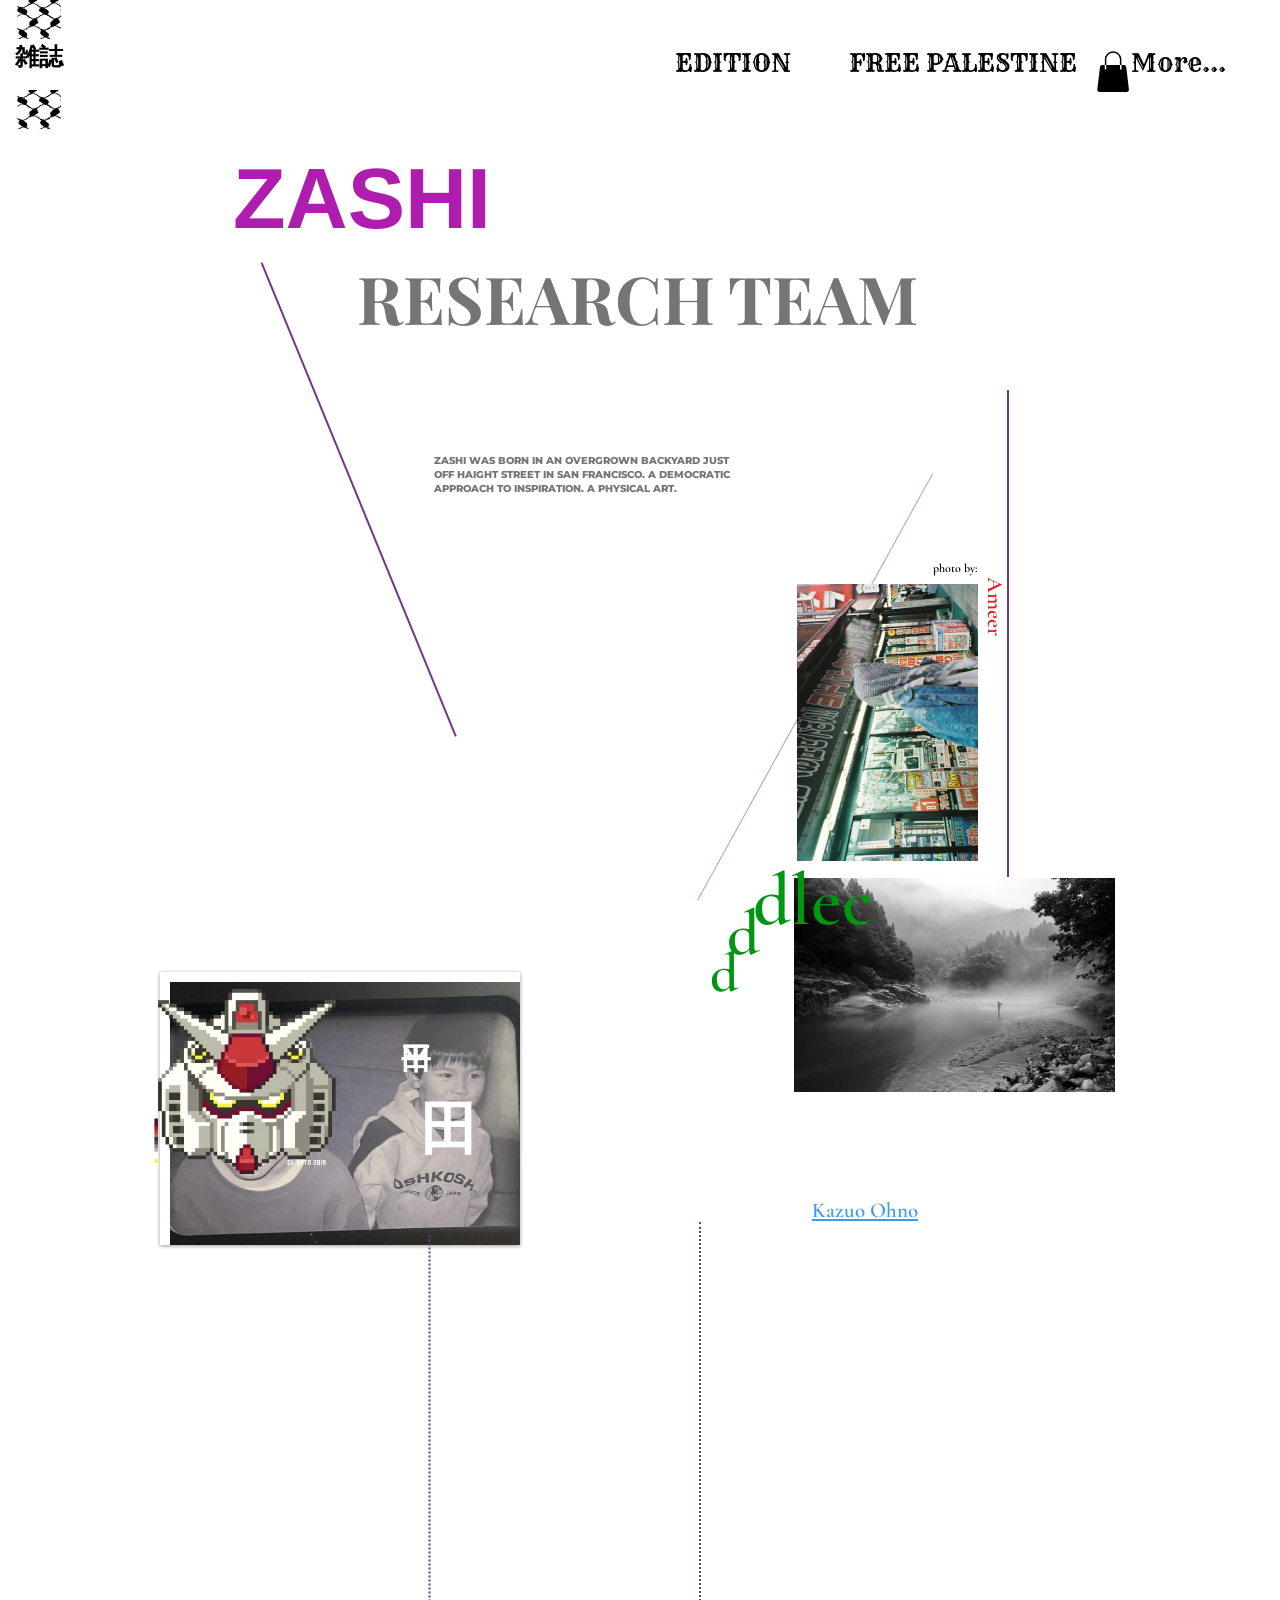
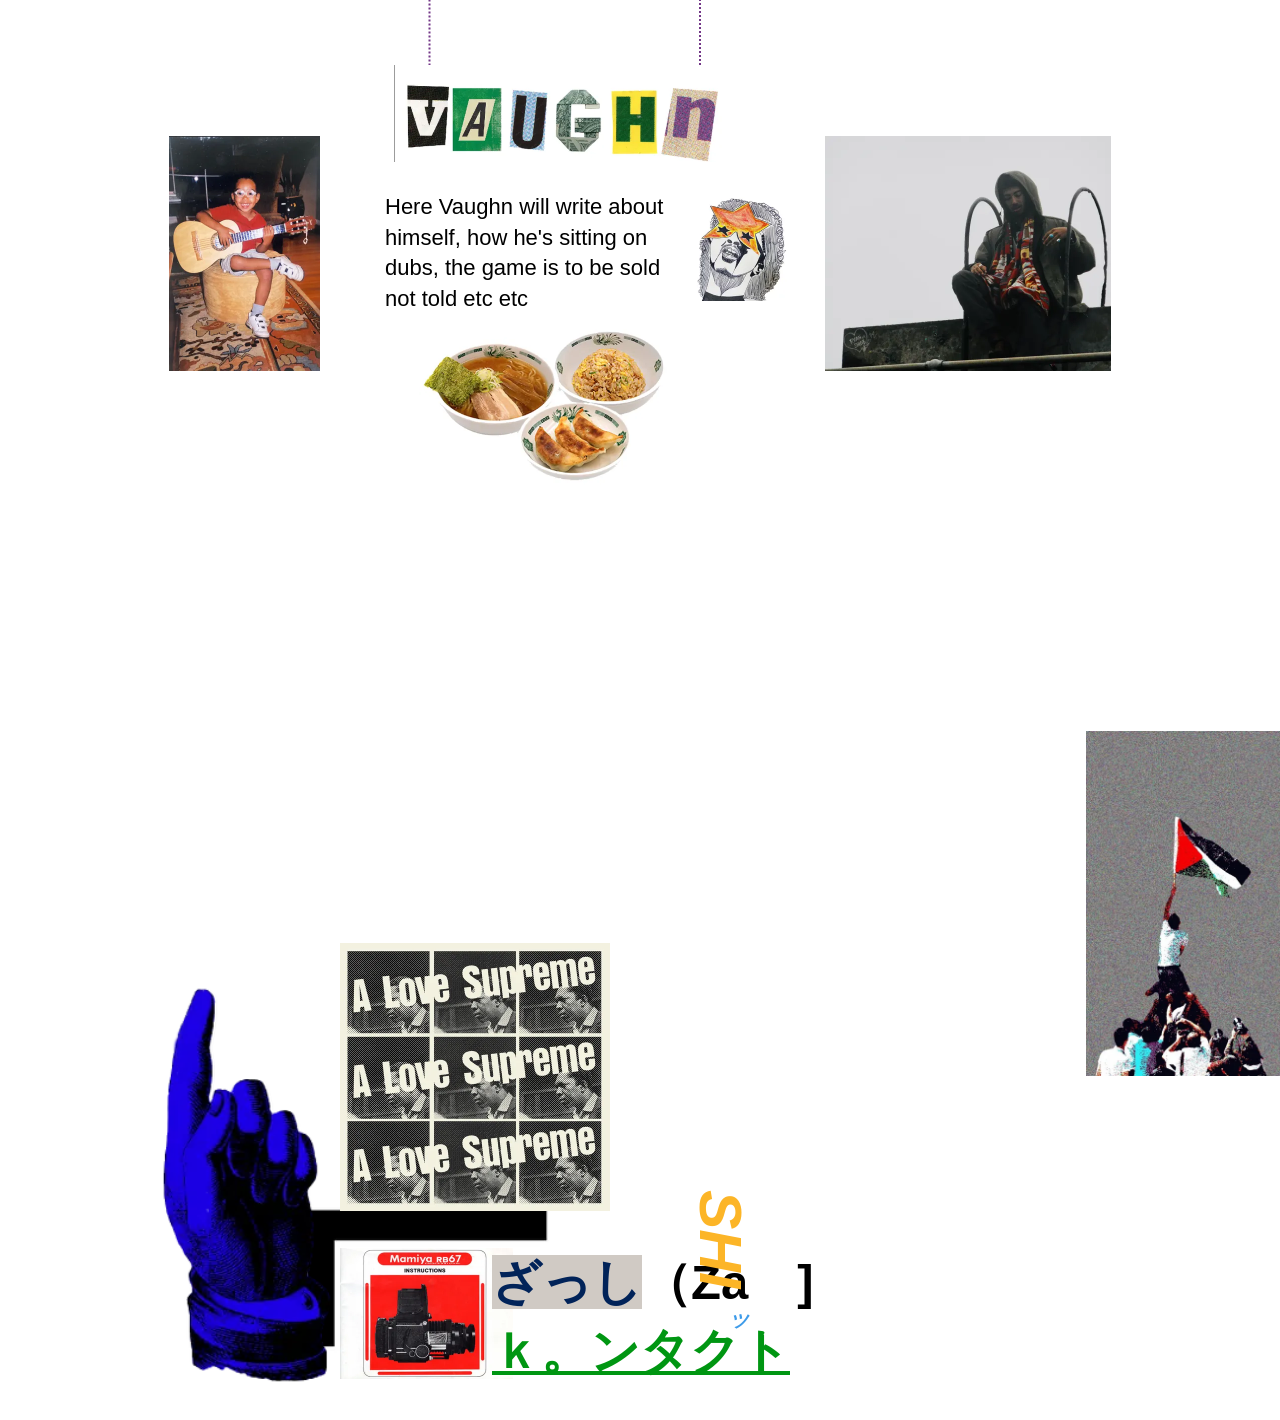
==== commit 1c840ffc: "About: remove Ameer's bio section He's no longer a member. Drops his name, bio, photo and the Little" ====
--- a/about-1.html
+++ b/about-1.html
@@ -11,7 +11,7 @@
 <script>document.documentElement.className+=' js';</script>
 </head>
 <body>
-<div class="stage d" data-bg="rgb(255, 255, 255)" style="width:1280px;height:3473px">
+<div class="stage d" data-bg="rgb(255, 255, 255)" style="width:1280px;height:2986px">
 <header class="hdr" style="height:146px;position:sticky">
 <div class="c i anim" style="left:75px;top:10.0px;width:121px;height:100px;--a:z-fadeIn 880ms cubic-bezier(0.25, 0.46, 0.45, 0.94) 1000ms both, z-shapeIn 1100ms cubic-bezier(0.645, 0.045, 0.355, 1) 1000ms both;--motion-shape-start:inset(50%);--motion-shape-end:inset(0%);;"><a href="home-1.html"><video class="lazyv" data-src="media/01af44bafd.mp4" muted loop playsinline autoplay preload="none" aria-label="Disco Japan Tori" style="left:0px;top:0px;width:121px;height:100px;object-fit:cover;object-position:50% 50%"></video></a></div>
 <div class="c t" style="left:15px;top:41.0px;width:198px;height:32px"><p style="text-align:start;line-height:normal;margin:0px 0px 0px 0px;font-family:'Helvetica Neue', Helvetica, Arimo, Arial, sans-serif;font-size:24px;font-weight:400;font-style:normal;color:rgb(0, 0, 0);white-space:nowrap"><a href="home-1.html"><span style="font-weight:700">雑誌  </span><span style="font-size:10px;font-weight:700;color:rgb(255, 255, 255)">HOME</span></a></p></div>
@@ -27,51 +27,47 @@
 <div class="c t" style="left:357px;top:251.9px;width:362px;height:187px"><p style="text-align:start;line-height:92.4px;margin:0px 0px 0px 0px;font-family:'Helvetica Neue', Helvetica, Arimo, Arial, sans-serif;font-size:66px;font-weight:700;font-style:normal;color:rgb(0, 0, 0);white-space:nowrap"><span style="font-family:'Playfair Display', serif;font-weight:700;color:rgb(117, 117, 117)">RESEARCH T​EAM</span></p></div>
 <div class="c bx" style="left:105.3px;top:494.6px;width:512px;height:7px;transform:matrix(-0.37950,-0.92519,0.92519,-0.37950,0,0);border-style:solid;border-width:2px 0px 0px 0px;border-color:rgb(115, 55, 135)"></div>
 <div class="c t" style="left:434px;top:453.8px;width:310px;height:28px"><p style="text-align:start;line-height:14px;margin:0px 0px 0px 0px;font-family:'Helvetica Neue', Helvetica, Arimo, Arial, sans-serif;font-size:10px;font-weight:400;font-style:normal;color:rgb(0, 0, 0)"><span style="font-family:Montserrat, sans-serif;color:rgb(117, 117, 117);font-weight:800;text-transform:uppercase">Zashi was born in an overgrown backyard just off Haight Street in San Francisco. A Democratic approach to inspiration. a physical art. </span></p></div>
-<div class="c t" style="left:524px;top:605.9px;width:290px;height:116px"><p style="text-align:start;line-height:116.2px;margin:0px 0px 0px 0px;font-family:'Helvetica Neue', Helvetica, Arimo, Arial, sans-serif;font-size:83px;font-weight:700;font-style:normal;color:rgb(0, 0, 0);white-space:nowrap"><a><span style="color:rgb(102, 173, 201)">Ameer</span></a></p></div>
-<div class="c t" style="left:533px;top:724.0px;width:271px;height:140px"><p style="text-align:justify;line-height:normal;margin:0px 0px 0px 0px;font-family:'Helvetica Neue', Helvetica, Arimo, Arial, sans-serif;font-size:21px;font-weight:700;font-style:normal;color:rgb(0, 0, 0)"><span style="font-family:'Cormorant Garamond', serif;font-weight:300">Sudanese. Writer and Photographer.   Zashi Magazine.  Salmon croissant sandwich . </span></p></div>
-<div class="c i" style="left:238px;top:426.8px;width:411px;height:579px;"><img src="media/b73fca98d5.webp" alt="Ameer Ali" loading="lazy" decoding="async" width="822" height="1192" style="left:0px;top:0px;width:411px;height:579px;object-fit:cover;object-position:50% 50%"></div>
-<div class="c i" style="left:579px;top:966.0px;width:55px;height:31px;"><video class="lazyv" data-src="media/d1761546e2.mp4" muted loop playsinline autoplay preload="none" aria-label="Little Mac" style="left:0px;top:0px;width:55px;height:31px;object-fit:cover;object-position:50% 50%"></video></div>
-<div class="c t" style="left:933px;top:1046.9px;width:310px;height:17px"><p style="text-align:start;line-height:16.8px;margin:0px 0px 0px 0px;font-family:'Helvetica Neue', Helvetica, Arimo, Arial, sans-serif;font-size:12px;font-weight:400;font-style:normal;color:rgb(0, 0, 0);white-space:nowrap"><span style="font-family:'Cormorant Garamond', serif;font-weight:600">photo by:</span></p></div>
-<div class="c i" style="left:160px;top:1459.0px;width:360px;height:273px;background:rgb(255, 255, 255);border-style:solid;border-width:5px 5px 5px 5px;border-color:rgb(255, 255, 255);box-shadow:rgba(0, 0, 0, 0.4) 0px 1px 4px 0px"><img src="media/d1f7139744-a905.webp" alt="The brothers" loading="lazy" decoding="async" width="700" height="544" style="left:5px;top:5px;width:350px;height:263px;object-fit:cover;object-position:50% 50%"></div>
-<div class="c t" style="left:401px;top:1508.0px;width:51px;height:69px"><div style="text-align:start;line-height:normal;margin:0px 0px 0px 0px;font-family:'Helvetica Neue', Helvetica, Arimo, Arial, sans-serif;font-size:10px;font-weight:400;font-style:normal;color:rgb(0, 0, 0);writing-mode:vertical-rl;text-orientation:mixed;height:100%"><p style="text-align:start;line-height:30px;margin:0px 0px 0px 0px;font-family:'Helvetica Neue', Helvetica, Arimo, Arial, sans-serif;font-size:30px;font-weight:700;font-style:italic;color:rgb(252, 181, 39);writing-mode:vertical-rl;text-orientation:mixed;height:100%;white-space:nowrap"><span style="font-style:normal;color:rgb(0, 0, 0)">​</span><span style="font-style:normal;color:rgb(255, 255, 255)">平田</span></p></div></div>
-<div class="c t" style="left:420px;top:1543.0px;width:63px;height:122px"><div style="text-align:start;line-height:normal;margin:0px 0px 0px 0px;font-family:'Helvetica Neue', Helvetica, Arimo, Arial, sans-serif;font-size:10px;font-weight:400;font-style:normal;color:rgb(0, 0, 0);writing-mode:vertical-rl;text-orientation:mixed;height:100%"><p style="text-align:start;line-height:58px;margin:0px 0px 0px 0px;font-family:'Helvetica Neue', Helvetica, Arimo, Arial, sans-serif;font-size:58px;font-weight:700;font-style:italic;color:rgb(252, 181, 39);writing-mode:vertical-rl;text-orientation:mixed;height:100%;white-space:nowrap"><span style="font-style:normal;color:rgb(0, 0, 0)">​</span><span style="font-style:normal;color:rgb(255, 255, 255)">田</span></p></div></div>
-<div class="c i" style="left:60px;top:1476.0px;width:370px;height:185px;"><img src="media/74987744a8.webp" alt="Gundam" loading="lazy" decoding="async" width="400" height="200" style="left:0px;top:0px;width:370px;height:185px;object-fit:cover;object-position:50% 50%"></div>
-<div class="c bx" style="left:569.4px;top:1168.6px;width:487px;height:7px;transform:matrix(-0.48255,0.87587,-0.87587,-0.48255,0,0);border-style:solid;border-width:1px 0px 0px 0px;border-color:rgba(115, 55, 135, 0.5)"></div>
-<div class="c t" style="left:839px;top:1202.7px;width:310px;height:31px;transform:matrix(0.00000,1.00000,-1.00000,0.00000,0,0)"><p style="text-align:start;line-height:30.8px;margin:0px 0px 0px 0px;font-family:'Helvetica Neue', Helvetica, Arimo, Arial, sans-serif;font-size:22px;font-weight:400;font-style:normal;color:rgb(0, 0, 0);white-space:nowrap"><span style="font-family:'Cormorant Garamond', serif;color:rgb(226, 28, 33);font-weight:600">Ameer </span></p></div>
-<div class="c bx" style="left:761.5px;top:1116.5px;width:487px;height:7px;transform:matrix(0.00000,1.00000,-1.00000,0.00000,0,0);border-style:solid;border-width:2px 0px 0px 0px;border-color:rgb(115, 55, 135)"></div>
-<div class="c i" style="left:797px;top:1070.8px;width:181px;height:277px;"><img src="media/5e4bf2b3ee.webp" alt="Alec in Keffiyeh" loading="lazy" decoding="async" width="844" height="554" style="left:0px;top:0px;width:181px;height:277px;object-fit:cover;object-position:50% 50%"></div>
-<div class="c gal ss" style="left:644px;top:1365.0px;width:621px;height:316px" data-auto="4000" role="region" aria-roledescription="carousel" aria-label="Photo slideshow"><figure class="on"><img src="media/403bc432f0.webp" alt="" loading="lazy" decoding="async" width="1796" height="1198" style="left:0;top:0;width:100%;height:214px;object-fit:contain"><figcaption style="top:214px"></figcaption></figure><figure class=""><img src="media/906fd725db.webp" alt="The Art of Washi" loading="lazy" decoding="async" width="1242" height="784" style="left:0;top:0;width:100%;height:214px;object-fit:contain"><figcaption style="top:214px"><p style="font-family:'Helvetica Neue', Helvetica, Arimo, Arial, sans-serif;font-size:22px;font-weight:700;font-style:normal;color:rgb(0, 0, 0);line-height:27px;text-align:left;margin:0 0 12px">The Art of Washi</p><p style="font-family:'Helvetica Neue', Helvetica, Arimo, Arial, sans-serif;font-size:15px;font-weight:300;font-style:normal;color:rgb(0, 0, 0);line-height:18px;text-align:left;margin:0">Sawamura Masashi in Mino, Gifu</p></figcaption></figure><figure class=""><img src="media/f7c19c025d.webp" alt="Limerence" loading="lazy" decoding="async" width="1242" height="1616" style="left:0;top:0;width:100%;height:214px;object-fit:contain"><figcaption style="top:214px"><p style="font-family:'Helvetica Neue', Helvetica, Arimo, Arial, sans-serif;font-size:22px;font-weight:700;font-style:normal;color:rgb(0, 0, 0);line-height:27px;text-align:left;margin:0 0 12px">Limerence</p></figcaption></figure><figure class=""><img src="media/6b3815f858.webp" alt="Boogie Down Bikers for BLM" loading="lazy" decoding="async" width="1242" height="888" style="left:0;top:0;width:100%;height:214px;object-fit:contain"><figcaption style="top:214px"><p style="font-family:'Helvetica Neue', Helvetica, Arimo, Arial, sans-serif;font-size:22px;font-weight:700;font-style:normal;color:rgb(0, 0, 0);line-height:27px;text-align:left;margin:0 0 12px">Boogie Down Bikers for BLM</p><p style="font-family:'Helvetica Neue', Helvetica, Arimo, Arial, sans-serif;font-size:15px;font-weight:300;font-style:normal;color:rgb(0, 0, 0);line-height:18px;text-align:left;margin:0">Ypsilanti, Michigan</p></figcaption></figure><figure class=""><img src="media/1a32b226f7.webp" alt="Lake Michigan" loading="lazy" decoding="async" width="1242" height="892" style="left:0;top:0;width:100%;height:214px;object-fit:contain"><figcaption style="top:214px"><p style="font-family:'Helvetica Neue', Helvetica, Arimo, Arial, sans-serif;font-size:22px;font-weight:700;font-style:normal;color:rgb(0, 0, 0);line-height:27px;text-align:left;margin:0 0 12px">Lake Michigan</p></figcaption></figure><figure class=""><img src="media/941115b2e9.webp" alt="" loading="lazy" decoding="async" width="1242" height="854" style="left:0;top:0;width:100%;height:214px;object-fit:contain"><figcaption style="top:214px"></figcaption></figure><figure class=""><img src="media/583568f690.webp" alt="Agate" loading="lazy" decoding="async" width="1242" height="990" style="left:0;top:0;width:100%;height:214px;object-fit:contain"><figcaption style="top:214px"><p style="font-family:'Helvetica Neue', Helvetica, Arimo, Arial, sans-serif;font-size:22px;font-weight:700;font-style:normal;color:rgb(0, 0, 0);line-height:27px;text-align:left;margin:0 0 12px">Agate</p></figcaption></figure><figure class=""><img src="media/2c020a6986.webp" alt="" loading="lazy" decoding="async" width="1242" height="770" style="left:0;top:0;width:100%;height:214px;object-fit:contain"><figcaption style="top:214px"></figcaption></figure><figure class=""><img src="media/fee2ddf76c.webp" alt="" loading="lazy" decoding="async" width="1242" height="1792" style="left:0;top:0;width:100%;height:214px;object-fit:contain"><figcaption style="top:214px"></figcaption></figure><figure class=""><img src="media/34d555f1d0.webp" alt="Chen-G" loading="lazy" decoding="async" width="1242" height="1504" style="left:0;top:0;width:100%;height:214px;object-fit:contain"><figcaption style="top:214px"><p style="font-family:'Helvetica Neue', Helvetica, Arimo, Arial, sans-serif;font-size:15px;font-weight:300;font-style:normal;color:rgb(0, 0, 0);line-height:18px;text-align:left;margin:0">Chen-G</p></figcaption></figure><figure class=""><img src="media/e4b6b3e9a8.webp" alt="Vuja De " loading="lazy" decoding="async" width="1242" height="2106" style="left:0;top:0;width:100%;height:214px;object-fit:contain"><figcaption style="top:214px"><p style="font-family:'Helvetica Neue', Helvetica, Arimo, Arial, sans-serif;font-size:15px;font-weight:300;font-style:normal;color:rgb(0, 0, 0);line-height:18px;text-align:left;margin:0">Vuja De </p></figcaption></figure><figure class=""><img src="media/28a7b43c11.webp" alt="VD" loading="lazy" decoding="async" width="1242" height="740" style="left:0;top:0;width:100%;height:214px;object-fit:contain"><figcaption style="top:214px"><p style="font-family:'Helvetica Neue', Helvetica, Arimo, Arial, sans-serif;font-size:15px;font-weight:300;font-style:normal;color:rgb(0, 0, 0);line-height:18px;text-align:left;margin:0">VD</p></figcaption></figure><figure class=""><img src="media/822e7ffca7.webp" alt="VD" loading="lazy" decoding="async" width="1242" height="862" style="left:0;top:0;width:100%;height:214px;object-fit:contain"><figcaption style="top:214px"><p style="font-family:'Helvetica Neue', Helvetica, Arimo, Arial, sans-serif;font-size:15px;font-weight:300;font-style:normal;color:rgb(0, 0, 0);line-height:18px;text-align:left;margin:0">VD</p></figcaption></figure><figure class=""><img src="media/ab2520866f.webp" alt="Vaughn " loading="lazy" decoding="async" width="1242" height="986" style="left:0;top:0;width:100%;height:214px;object-fit:contain"><figcaption style="top:214px"><p style="font-family:'Helvetica Neue', Helvetica, Arimo, Arial, sans-serif;font-size:15px;font-weight:300;font-style:normal;color:rgb(0, 0, 0);line-height:18px;text-align:left;margin:0">Vaughn </p></figcaption></figure><figure class=""><img src="media/7312934d15.webp" alt="VD" loading="lazy" decoding="async" width="1242" height="1446" style="left:0;top:0;width:100%;height:214px;object-fit:contain"><figcaption style="top:214px"><p style="font-family:'Helvetica Neue', Helvetica, Arimo, Arial, sans-serif;font-size:15px;font-weight:300;font-style:normal;color:rgb(0, 0, 0);line-height:18px;text-align:left;margin:0">VD</p></figcaption></figure><figure class=""><img src="media/6b97ff921b.webp" alt="VD" loading="lazy" decoding="async" width="1242" height="1648" style="left:0;top:0;width:100%;height:214px;object-fit:contain"><figcaption style="top:214px"><p style="font-family:'Helvetica Neue', Helvetica, Arimo, Arial, sans-serif;font-size:15px;font-weight:300;font-style:normal;color:rgb(0, 0, 0);line-height:18px;text-align:left;margin:0">VD</p></figcaption></figure><figure class=""><img src="media/4ab190dec0.webp" alt="" loading="lazy" decoding="async" width="1242" height="986" style="left:0;top:0;width:100%;height:214px;object-fit:contain"><figcaption style="top:214px"></figcaption></figure><figure class=""><img src="media/c4c1562e4d.webp" alt="VD" loading="lazy" decoding="async" width="1242" height="732" style="left:0;top:0;width:100%;height:214px;object-fit:contain"><figcaption style="top:214px"><p style="font-family:'Helvetica Neue', Helvetica, Arimo, Arial, sans-serif;font-size:15px;font-weight:300;font-style:normal;color:rgb(0, 0, 0);line-height:18px;text-align:left;margin:0">VD</p></figcaption></figure><button class="ga prev" aria-label="Previous" style="--ac:#000;top:107.0px">&#x2039;</button><button class="ga next" aria-label="Next" style="--ac:#000;top:107.0px">&#x203A;</button></div>
-<div class="c v" style="left:520px;top:1416.0px;width:398px;height:293px"><video class="lazyv" data-src="media/71755c2ae9.mp4" poster="media/71755c2ae9.mp4" muted loop playsinline autoplay preload="none" style="width:100%;height:100%;object-fit:cover;display:block"></video></div>
-<div class="c t" style="left:520px;top:1387.0px;width:145px;height:92px"><p style="text-align:start;line-height:25.2px;margin:0px 0px 0px 0px;font-family:'Helvetica Neue', Helvetica, Arimo, Arial, sans-serif;font-size:21px;font-weight:700;font-style:normal;color:rgb(0, 0, 0);white-space:nowrap"> </p><p style="text-align:start;line-height:25.2px;margin:0px 0px 0px 0px;font-family:'Helvetica Neue', Helvetica, Arimo, Arial, sans-serif;font-size:21px;font-weight:700;font-style:normal;color:rgb(0, 0, 0);white-space:nowrap"><span style="font-size:120px">​</span></p></div>
-<div class="c t" style="left:753px;top:1342.0px;width:145px;height:97px"><p style="text-align:start;line-height:88.8px;margin:0px 0px 0px 0px;font-family:'Helvetica Neue', Helvetica, Arimo, Arial, sans-serif;font-size:74px;font-weight:700;font-style:normal;color:rgb(0, 0, 0);white-space:nowrap"><span style="font-family:'Cormorant Garamond', serif;font-weight:700;color:rgb(0, 150, 18)">dlec</span></p></div>
-<div class="c t" style="left:812px;top:1658.9px;width:145px;height:104px"><p style="text-align:start;line-height:25.2px;margin:0px 0px 0px 0px;font-family:'Helvetica Neue', Helvetica, Arimo, Arial, sans-serif;font-size:21px;font-weight:700;font-style:normal;color:rgb(0, 0, 0);white-space:nowrap"> </p><p style="text-align:start;line-height:25.2px;margin:0px 0px 0px 0px;font-family:'Helvetica Neue', Helvetica, Arimo, Arial, sans-serif;font-size:21px;font-weight:700;font-style:normal;color:rgb(0, 0, 0);white-space:nowrap"><a href="https://www.youtube.com/watch?v=W0L4pKT_Ae4&amp;ab_channel=Jo%C3%A3oM.T.Rubio" target="_blank" rel="noopener"><span style="font-family:'Cormorant Garamond', serif;font-weight:700;color:rgb(61, 155, 233);text-decoration:underline rgb(61, 155, 233)">Kazuo Ohno</span></a></p><p style="text-align:start;line-height:25.2px;margin:0px 0px 0px 0px;font-family:'Helvetica Neue', Helvetica, Arimo, Arial, sans-serif;font-size:21px;font-weight:700;font-style:normal;color:rgb(0, 0, 0);white-space:nowrap"><span style="font-family:'Cormorant Garamond', serif;color:rgb(226, 106, 28);font-weight:600">​</span></p><p style="text-align:start;line-height:25.2px;margin:0px 0px 0px 0px;font-family:'Helvetica Neue', Helvetica, Arimo, Arial, sans-serif;font-size:21px;font-weight:700;font-style:normal;color:rgb(0, 0, 0);white-space:nowrap"><span style="font-family:'Cormorant Garamond', serif;color:rgb(226, 106, 28);font-weight:300">​</span></p></div>
-<div class="c t" style="left:727px;top:1381.0px;width:41px;height:87px"><p style="text-align:start;line-height:76.8px;margin:0px 0px 0px 0px;font-family:'Helvetica Neue', Helvetica, Arimo, Arial, sans-serif;font-size:64px;font-weight:700;font-style:normal;color:rgb(0, 0, 0);white-space:nowrap"><span style="font-family:'Cormorant Garamond', serif;font-weight:700;color:rgb(0, 150, 18)">d</span></p></div>
-<div class="c t" style="left:710px;top:1425.0px;width:41px;height:87px"><p style="text-align:start;line-height:67.2px;margin:0px 0px 0px 0px;font-family:'Helvetica Neue', Helvetica, Arimo, Arial, sans-serif;font-size:56px;font-weight:700;font-style:normal;color:rgb(0, 0, 0);white-space:nowrap"><span style="font-family:'Cormorant Garamond', serif;font-weight:700;color:rgb(0, 150, 18)">d</span></p></div>
-<div class="c bx" style="left:455.5px;top:1947.3px;width:483px;height:7px;transform:matrix(0.00000,1.00000,-1.00000,0.00000,0,0);border-style:dotted;border-width:2px 0px 0px 0px;border-color:rgb(115, 55, 135)"></div>
-<div class="c bx" style="left:193.5px;top:1952.3px;width:466px;height:7px;transform:matrix(0.00000,1.00000,-1.00000,0.00000,0,0);border-style:dotted;border-width:2px 0px 0px 0px;border-color:rgb(115, 55, 135)"></div>
-<div class="c i" style="left:169px;top:2222.8px;width:151px;height:235px;"><img src="media/5b562ecb76.webp" alt="Vaughn Anglin" loading="lazy" decoding="async" width="302" height="536" style="left:0px;top:0px;width:151px;height:235px;object-fit:cover;object-position:50% 50%"></div>
-<div class="c i" style="left:394px;top:2151.8px;width:336px;height:97px;"><img src="media/52c94cb17d.webp" alt="Vaughn " loading="lazy" decoding="async" width="672" height="214" style="left:0px;top:0px;width:336px;height:97px;object-fit:cover;object-position:50% 50%"></div>
-<div class="c t" style="left:385px;top:2278.9px;width:310px;height:123px"><p style="text-align:start;line-height:30.8px;margin:0px 0px 0px 0px;font-family:'Helvetica Neue', Helvetica, Arimo, Arial, sans-serif;font-size:22px;font-weight:400;font-style:normal;color:rgb(0, 0, 0)">Here Vaughn will write about himself, how he's sitting on dubs, the game is to be sold not told etc etc </p></div>
-<div class="c i" style="left:689px;top:2248.8px;width:98px;height:139px;"><img src="media/648a8a0ad1.webp" alt="funkkkkkkadelic" loading="lazy" decoding="async" width="196" height="278" style="left:0px;top:0px;width:98px;height:139px;object-fit:cover;object-position:50% 50%"></div>
-<div class="c i" style="left:419px;top:2402.0px;width:286px;height:174px;"><img src="media/19fceba8c8.webp" alt="Hidakaya" loading="lazy" decoding="async" width="574" height="348" style="left:0px;top:0px;width:286px;height:174px;object-fit:cover;object-position:50% 50%"></div>
-<div class="c i" style="left:825px;top:2222.8px;width:286px;height:235px;"><img src="media/2dcd698cbd.webp" alt="Vaughn Anglin" loading="lazy" decoding="async" width="572" height="476" style="left:0px;top:0px;width:286px;height:235px;object-fit:cover;object-position:50% 50%"></div>
-<div class="c i" style="left:298px;top:3265.0px;width:257px;height:176px;"><a href="https://www.sophia.ac.jp/eng/" target="_blank" rel="noopener"><img src="media/a0c0d5b27d-aaaa.webp" alt="L" loading="lazy" decoding="async" width="238" height="164" style="left:0px;top:0px;width:257px;height:176px;object-fit:cover;object-position:50% 50%"></a></div>
-<div class="c i" style="left:109px;top:2903.0px;width:163px;height:131px;transform:matrix(0.74144,0.67102,-0.67102,0.74144,0,0);"><video class="lazyv" data-src="media/778810089f.mp4" muted loop playsinline autoplay preload="none" aria-label="Pinball Optical Illusion" style="left:0px;top:0px;width:163px;height:131px;object-fit:cover;object-position:50% 50%"></video></div>
-<div class="c i" style="left:1086px;top:2818.0px;width:206px;height:345px;"><a href="free-palestine.html"><img src="media/e5734ef1ac-e28b.webp" alt="Palestine Flag" loading="lazy" decoding="async" width="418" height="700" style="left:0px;top:0px;width:206px;height:345px;object-fit:cover;object-position:50% 50%"></a></div>
-<div class="c i" style="left:340px;top:3335.0px;width:173px;height:131px;"><a href="https://www.instagram.com/zashimagazine" target="_blank" rel="noopener"><img src="media/cfcd335f61.webp" alt="Mamiya RB67" loading="lazy" decoding="async" width="346" height="262" style="left:0px;top:0px;width:173px;height:131px;object-fit:cover;object-position:50% 50%"></a></div>
-<div class="c i" style="left:565px;top:3069.0px;width:276px;height:276px;transform:matrix(0.89307,0.44991,-0.44991,0.89307,0,0);"><video class="lazyv" data-src="media/48dad8091d.mp4" muted loop playsinline autoplay preload="none" aria-label="BOOMBOX " style="left:0px;top:0px;width:276px;height:276px;object-fit:cover;object-position:50% 50%"></video></div>
-<div class="c e" style="left:816px;top:3155.0px;width:502px;height:317px"><iframe src="https://open.spotify.com/embed/playlist/6y1F2Xf8yROrnGZiQ2FPOY?utm_source=generator" loading="lazy" allow="autoplay; clipboard-write; encrypted-media; fullscreen; picture-in-picture" style="width:100%;height:352px;border:0;border-radius:12px"></iframe></div>
-<div class="c t" style="left:492px;top:3335.1px;width:450px;height:137px"><p style="text-align:start;line-height:68.6px;margin:0px 0px 0px 0px;font-family:'Helvetica Neue', Helvetica, Arimo, Arial, sans-serif;font-size:49px;font-weight:700;font-style:normal;color:rgb(0, 0, 0);white-space:nowrap"><span style="color:rgb(1, 35, 89);background-color:rgb(208, 202, 196)">ざっし</span>（Za　]<br>
+<div class="c t" style="left:933px;top:559.9px;width:310px;height:17px"><p style="text-align:start;line-height:16.8px;margin:0px 0px 0px 0px;font-family:'Helvetica Neue', Helvetica, Arimo, Arial, sans-serif;font-size:12px;font-weight:400;font-style:normal;color:rgb(0, 0, 0);white-space:nowrap"><span style="font-family:'Cormorant Garamond', serif;font-weight:600">photo by:</span></p></div>
+<div class="c i" style="left:160px;top:972.0px;width:360px;height:273px;background:rgb(255, 255, 255);border-style:solid;border-width:5px 5px 5px 5px;border-color:rgb(255, 255, 255);box-shadow:rgba(0, 0, 0, 0.4) 0px 1px 4px 0px"><img src="media/d1f7139744-a905.webp" alt="The brothers" loading="lazy" decoding="async" width="700" height="544" style="left:5px;top:5px;width:350px;height:263px;object-fit:cover;object-position:50% 50%"></div>
+<div class="c t" style="left:401px;top:1021.0px;width:51px;height:69px"><div style="text-align:start;line-height:normal;margin:0px 0px 0px 0px;font-family:'Helvetica Neue', Helvetica, Arimo, Arial, sans-serif;font-size:10px;font-weight:400;font-style:normal;color:rgb(0, 0, 0);writing-mode:vertical-rl;text-orientation:mixed;height:100%"><p style="text-align:start;line-height:30px;margin:0px 0px 0px 0px;font-family:'Helvetica Neue', Helvetica, Arimo, Arial, sans-serif;font-size:30px;font-weight:700;font-style:italic;color:rgb(252, 181, 39);writing-mode:vertical-rl;text-orientation:mixed;height:100%;white-space:nowrap"><span style="font-style:normal;color:rgb(0, 0, 0)">​</span><span style="font-style:normal;color:rgb(255, 255, 255)">平田</span></p></div></div>
+<div class="c t" style="left:420px;top:1056.0px;width:63px;height:122px"><div style="text-align:start;line-height:normal;margin:0px 0px 0px 0px;font-family:'Helvetica Neue', Helvetica, Arimo, Arial, sans-serif;font-size:10px;font-weight:400;font-style:normal;color:rgb(0, 0, 0);writing-mode:vertical-rl;text-orientation:mixed;height:100%"><p style="text-align:start;line-height:58px;margin:0px 0px 0px 0px;font-family:'Helvetica Neue', Helvetica, Arimo, Arial, sans-serif;font-size:58px;font-weight:700;font-style:italic;color:rgb(252, 181, 39);writing-mode:vertical-rl;text-orientation:mixed;height:100%;white-space:nowrap"><span style="font-style:normal;color:rgb(0, 0, 0)">​</span><span style="font-style:normal;color:rgb(255, 255, 255)">田</span></p></div></div>
+<div class="c i" style="left:60px;top:989.0px;width:370px;height:185px;"><img src="media/74987744a8.webp" alt="Gundam" loading="lazy" decoding="async" width="400" height="200" style="left:0px;top:0px;width:370px;height:185px;object-fit:cover;object-position:50% 50%"></div>
+<div class="c bx" style="left:569.4px;top:681.6px;width:487px;height:7px;transform:matrix(-0.48255,0.87587,-0.87587,-0.48255,0,0);border-style:solid;border-width:1px 0px 0px 0px;border-color:rgba(115, 55, 135, 0.5)"></div>
+<div class="c t" style="left:839px;top:715.7px;width:310px;height:31px;transform:matrix(0.00000,1.00000,-1.00000,0.00000,0,0)"><p style="text-align:start;line-height:30.8px;margin:0px 0px 0px 0px;font-family:'Helvetica Neue', Helvetica, Arimo, Arial, sans-serif;font-size:22px;font-weight:400;font-style:normal;color:rgb(0, 0, 0);white-space:nowrap"><span style="font-family:'Cormorant Garamond', serif;color:rgb(226, 28, 33);font-weight:600">Ameer </span></p></div>
+<div class="c bx" style="left:761.5px;top:629.5px;width:487px;height:7px;transform:matrix(0.00000,1.00000,-1.00000,0.00000,0,0);border-style:solid;border-width:2px 0px 0px 0px;border-color:rgb(115, 55, 135)"></div>
+<div class="c i" style="left:797px;top:583.8px;width:181px;height:277px;"><img src="media/5e4bf2b3ee.webp" alt="Alec in Keffiyeh" loading="lazy" decoding="async" width="844" height="554" style="left:0px;top:0px;width:181px;height:277px;object-fit:cover;object-position:50% 50%"></div>
+<div class="c gal ss" style="left:644px;top:878.0px;width:621px;height:316px" data-auto="4000" role="region" aria-roledescription="carousel" aria-label="Photo slideshow"><figure class="on"><img src="media/403bc432f0.webp" alt="" loading="lazy" decoding="async" width="1796" height="1198" style="left:0;top:0;width:100%;height:214px;object-fit:contain"><figcaption style="top:214px"></figcaption></figure><figure class=""><img src="media/906fd725db.webp" alt="The Art of Washi" loading="lazy" decoding="async" width="1242" height="784" style="left:0;top:0;width:100%;height:214px;object-fit:contain"><figcaption style="top:214px"><p style="font-family:'Helvetica Neue', Helvetica, Arimo, Arial, sans-serif;font-size:22px;font-weight:700;font-style:normal;color:rgb(0, 0, 0);line-height:27px;text-align:left;margin:0 0 12px">The Art of Washi</p><p style="font-family:'Helvetica Neue', Helvetica, Arimo, Arial, sans-serif;font-size:15px;font-weight:300;font-style:normal;color:rgb(0, 0, 0);line-height:18px;text-align:left;margin:0">Sawamura Masashi in Mino, Gifu</p></figcaption></figure><figure class=""><img src="media/f7c19c025d.webp" alt="Limerence" loading="lazy" decoding="async" width="1242" height="1616" style="left:0;top:0;width:100%;height:214px;object-fit:contain"><figcaption style="top:214px"><p style="font-family:'Helvetica Neue', Helvetica, Arimo, Arial, sans-serif;font-size:22px;font-weight:700;font-style:normal;color:rgb(0, 0, 0);line-height:27px;text-align:left;margin:0 0 12px">Limerence</p></figcaption></figure><figure class=""><img src="media/6b3815f858.webp" alt="Boogie Down Bikers for BLM" loading="lazy" decoding="async" width="1242" height="888" style="left:0;top:0;width:100%;height:214px;object-fit:contain"><figcaption style="top:214px"><p style="font-family:'Helvetica Neue', Helvetica, Arimo, Arial, sans-serif;font-size:22px;font-weight:700;font-style:normal;color:rgb(0, 0, 0);line-height:27px;text-align:left;margin:0 0 12px">Boogie Down Bikers for BLM</p><p style="font-family:'Helvetica Neue', Helvetica, Arimo, Arial, sans-serif;font-size:15px;font-weight:300;font-style:normal;color:rgb(0, 0, 0);line-height:18px;text-align:left;margin:0">Ypsilanti, Michigan</p></figcaption></figure><figure class=""><img src="media/1a32b226f7.webp" alt="Lake Michigan" loading="lazy" decoding="async" width="1242" height="892" style="left:0;top:0;width:100%;height:214px;object-fit:contain"><figcaption style="top:214px"><p style="font-family:'Helvetica Neue', Helvetica, Arimo, Arial, sans-serif;font-size:22px;font-weight:700;font-style:normal;color:rgb(0, 0, 0);line-height:27px;text-align:left;margin:0 0 12px">Lake Michigan</p></figcaption></figure><figure class=""><img src="media/941115b2e9.webp" alt="" loading="lazy" decoding="async" width="1242" height="854" style="left:0;top:0;width:100%;height:214px;object-fit:contain"><figcaption style="top:214px"></figcaption></figure><figure class=""><img src="media/583568f690.webp" alt="Agate" loading="lazy" decoding="async" width="1242" height="990" style="left:0;top:0;width:100%;height:214px;object-fit:contain"><figcaption style="top:214px"><p style="font-family:'Helvetica Neue', Helvetica, Arimo, Arial, sans-serif;font-size:22px;font-weight:700;font-style:normal;color:rgb(0, 0, 0);line-height:27px;text-align:left;margin:0 0 12px">Agate</p></figcaption></figure><figure class=""><img src="media/2c020a6986.webp" alt="" loading="lazy" decoding="async" width="1242" height="770" style="left:0;top:0;width:100%;height:214px;object-fit:contain"><figcaption style="top:214px"></figcaption></figure><figure class=""><img src="media/fee2ddf76c.webp" alt="" loading="lazy" decoding="async" width="1242" height="1792" style="left:0;top:0;width:100%;height:214px;object-fit:contain"><figcaption style="top:214px"></figcaption></figure><figure class=""><img src="media/34d555f1d0.webp" alt="Chen-G" loading="lazy" decoding="async" width="1242" height="1504" style="left:0;top:0;width:100%;height:214px;object-fit:contain"><figcaption style="top:214px"><p style="font-family:'Helvetica Neue', Helvetica, Arimo, Arial, sans-serif;font-size:15px;font-weight:300;font-style:normal;color:rgb(0, 0, 0);line-height:18px;text-align:left;margin:0">Chen-G</p></figcaption></figure><figure class=""><img src="media/e4b6b3e9a8.webp" alt="Vuja De " loading="lazy" decoding="async" width="1242" height="2106" style="left:0;top:0;width:100%;height:214px;object-fit:contain"><figcaption style="top:214px"><p style="font-family:'Helvetica Neue', Helvetica, Arimo, Arial, sans-serif;font-size:15px;font-weight:300;font-style:normal;color:rgb(0, 0, 0);line-height:18px;text-align:left;margin:0">Vuja De </p></figcaption></figure><figure class=""><img src="media/28a7b43c11.webp" alt="VD" loading="lazy" decoding="async" width="1242" height="740" style="left:0;top:0;width:100%;height:214px;object-fit:contain"><figcaption style="top:214px"><p style="font-family:'Helvetica Neue', Helvetica, Arimo, Arial, sans-serif;font-size:15px;font-weight:300;font-style:normal;color:rgb(0, 0, 0);line-height:18px;text-align:left;margin:0">VD</p></figcaption></figure><figure class=""><img src="media/822e7ffca7.webp" alt="VD" loading="lazy" decoding="async" width="1242" height="862" style="left:0;top:0;width:100%;height:214px;object-fit:contain"><figcaption style="top:214px"><p style="font-family:'Helvetica Neue', Helvetica, Arimo, Arial, sans-serif;font-size:15px;font-weight:300;font-style:normal;color:rgb(0, 0, 0);line-height:18px;text-align:left;margin:0">VD</p></figcaption></figure><figure class=""><img src="media/ab2520866f.webp" alt="Vaughn " loading="lazy" decoding="async" width="1242" height="986" style="left:0;top:0;width:100%;height:214px;object-fit:contain"><figcaption style="top:214px"><p style="font-family:'Helvetica Neue', Helvetica, Arimo, Arial, sans-serif;font-size:15px;font-weight:300;font-style:normal;color:rgb(0, 0, 0);line-height:18px;text-align:left;margin:0">Vaughn </p></figcaption></figure><figure class=""><img src="media/7312934d15.webp" alt="VD" loading="lazy" decoding="async" width="1242" height="1446" style="left:0;top:0;width:100%;height:214px;object-fit:contain"><figcaption style="top:214px"><p style="font-family:'Helvetica Neue', Helvetica, Arimo, Arial, sans-serif;font-size:15px;font-weight:300;font-style:normal;color:rgb(0, 0, 0);line-height:18px;text-align:left;margin:0">VD</p></figcaption></figure><figure class=""><img src="media/6b97ff921b.webp" alt="VD" loading="lazy" decoding="async" width="1242" height="1648" style="left:0;top:0;width:100%;height:214px;object-fit:contain"><figcaption style="top:214px"><p style="font-family:'Helvetica Neue', Helvetica, Arimo, Arial, sans-serif;font-size:15px;font-weight:300;font-style:normal;color:rgb(0, 0, 0);line-height:18px;text-align:left;margin:0">VD</p></figcaption></figure><figure class=""><img src="media/4ab190dec0.webp" alt="" loading="lazy" decoding="async" width="1242" height="986" style="left:0;top:0;width:100%;height:214px;object-fit:contain"><figcaption style="top:214px"></figcaption></figure><figure class=""><img src="media/c4c1562e4d.webp" alt="VD" loading="lazy" decoding="async" width="1242" height="732" style="left:0;top:0;width:100%;height:214px;object-fit:contain"><figcaption style="top:214px"><p style="font-family:'Helvetica Neue', Helvetica, Arimo, Arial, sans-serif;font-size:15px;font-weight:300;font-style:normal;color:rgb(0, 0, 0);line-height:18px;text-align:left;margin:0">VD</p></figcaption></figure><button class="ga prev" aria-label="Previous" style="--ac:#000;top:107.0px">&#x2039;</button><button class="ga next" aria-label="Next" style="--ac:#000;top:107.0px">&#x203A;</button></div>
+<div class="c v" style="left:520px;top:929.0px;width:398px;height:293px"><video class="lazyv" data-src="media/71755c2ae9.mp4" poster="media/71755c2ae9.mp4" muted loop playsinline autoplay preload="none" style="width:100%;height:100%;object-fit:cover;display:block"></video></div>
+<div class="c t" style="left:520px;top:900.0px;width:145px;height:92px"><p style="text-align:start;line-height:25.2px;margin:0px 0px 0px 0px;font-family:'Helvetica Neue', Helvetica, Arimo, Arial, sans-serif;font-size:21px;font-weight:700;font-style:normal;color:rgb(0, 0, 0);white-space:nowrap"> </p><p style="text-align:start;line-height:25.2px;margin:0px 0px 0px 0px;font-family:'Helvetica Neue', Helvetica, Arimo, Arial, sans-serif;font-size:21px;font-weight:700;font-style:normal;color:rgb(0, 0, 0);white-space:nowrap"><span style="font-size:120px">​</span></p></div>
+<div class="c t" style="left:753px;top:855.0px;width:145px;height:97px"><p style="text-align:start;line-height:88.8px;margin:0px 0px 0px 0px;font-family:'Helvetica Neue', Helvetica, Arimo, Arial, sans-serif;font-size:74px;font-weight:700;font-style:normal;color:rgb(0, 0, 0);white-space:nowrap"><span style="font-family:'Cormorant Garamond', serif;font-weight:700;color:rgb(0, 150, 18)">dlec</span></p></div>
+<div class="c t" style="left:812px;top:1171.9px;width:145px;height:104px"><p style="text-align:start;line-height:25.2px;margin:0px 0px 0px 0px;font-family:'Helvetica Neue', Helvetica, Arimo, Arial, sans-serif;font-size:21px;font-weight:700;font-style:normal;color:rgb(0, 0, 0);white-space:nowrap"> </p><p style="text-align:start;line-height:25.2px;margin:0px 0px 0px 0px;font-family:'Helvetica Neue', Helvetica, Arimo, Arial, sans-serif;font-size:21px;font-weight:700;font-style:normal;color:rgb(0, 0, 0);white-space:nowrap"><a href="https://www.youtube.com/watch?v=W0L4pKT_Ae4&amp;ab_channel=Jo%C3%A3oM.T.Rubio" target="_blank" rel="noopener"><span style="font-family:'Cormorant Garamond', serif;font-weight:700;color:rgb(61, 155, 233);text-decoration:underline rgb(61, 155, 233)">Kazuo Ohno</span></a></p><p style="text-align:start;line-height:25.2px;margin:0px 0px 0px 0px;font-family:'Helvetica Neue', Helvetica, Arimo, Arial, sans-serif;font-size:21px;font-weight:700;font-style:normal;color:rgb(0, 0, 0);white-space:nowrap"><span style="font-family:'Cormorant Garamond', serif;color:rgb(226, 106, 28);font-weight:600">​</span></p><p style="text-align:start;line-height:25.2px;margin:0px 0px 0px 0px;font-family:'Helvetica Neue', Helvetica, Arimo, Arial, sans-serif;font-size:21px;font-weight:700;font-style:normal;color:rgb(0, 0, 0);white-space:nowrap"><span style="font-family:'Cormorant Garamond', serif;color:rgb(226, 106, 28);font-weight:300">​</span></p></div>
+<div class="c t" style="left:727px;top:894.0px;width:41px;height:87px"><p style="text-align:start;line-height:76.8px;margin:0px 0px 0px 0px;font-family:'Helvetica Neue', Helvetica, Arimo, Arial, sans-serif;font-size:64px;font-weight:700;font-style:normal;color:rgb(0, 0, 0);white-space:nowrap"><span style="font-family:'Cormorant Garamond', serif;font-weight:700;color:rgb(0, 150, 18)">d</span></p></div>
+<div class="c t" style="left:710px;top:938.0px;width:41px;height:87px"><p style="text-align:start;line-height:67.2px;margin:0px 0px 0px 0px;font-family:'Helvetica Neue', Helvetica, Arimo, Arial, sans-serif;font-size:56px;font-weight:700;font-style:normal;color:rgb(0, 0, 0);white-space:nowrap"><span style="font-family:'Cormorant Garamond', serif;font-weight:700;color:rgb(0, 150, 18)">d</span></p></div>
+<div class="c bx" style="left:455.5px;top:1460.3px;width:483px;height:7px;transform:matrix(0.00000,1.00000,-1.00000,0.00000,0,0);border-style:dotted;border-width:2px 0px 0px 0px;border-color:rgb(115, 55, 135)"></div>
+<div class="c bx" style="left:193.5px;top:1465.3px;width:466px;height:7px;transform:matrix(0.00000,1.00000,-1.00000,0.00000,0,0);border-style:dotted;border-width:2px 0px 0px 0px;border-color:rgb(115, 55, 135)"></div>
+<div class="c i" style="left:169px;top:1735.8px;width:151px;height:235px;"><img src="media/5b562ecb76.webp" alt="Vaughn Anglin" loading="lazy" decoding="async" width="302" height="536" style="left:0px;top:0px;width:151px;height:235px;object-fit:cover;object-position:50% 50%"></div>
+<div class="c i" style="left:394px;top:1664.8px;width:336px;height:97px;"><img src="media/52c94cb17d.webp" alt="Vaughn " loading="lazy" decoding="async" width="672" height="214" style="left:0px;top:0px;width:336px;height:97px;object-fit:cover;object-position:50% 50%"></div>
+<div class="c t" style="left:385px;top:1791.9px;width:310px;height:123px"><p style="text-align:start;line-height:30.8px;margin:0px 0px 0px 0px;font-family:'Helvetica Neue', Helvetica, Arimo, Arial, sans-serif;font-size:22px;font-weight:400;font-style:normal;color:rgb(0, 0, 0)">Here Vaughn will write about himself, how he's sitting on dubs, the game is to be sold not told etc etc </p></div>
+<div class="c i" style="left:689px;top:1761.8px;width:98px;height:139px;"><img src="media/648a8a0ad1.webp" alt="funkkkkkkadelic" loading="lazy" decoding="async" width="196" height="278" style="left:0px;top:0px;width:98px;height:139px;object-fit:cover;object-position:50% 50%"></div>
+<div class="c i" style="left:419px;top:1915.0px;width:286px;height:174px;"><img src="media/19fceba8c8.webp" alt="Hidakaya" loading="lazy" decoding="async" width="574" height="348" style="left:0px;top:0px;width:286px;height:174px;object-fit:cover;object-position:50% 50%"></div>
+<div class="c i" style="left:825px;top:1735.8px;width:286px;height:235px;"><img src="media/2dcd698cbd.webp" alt="Vaughn Anglin" loading="lazy" decoding="async" width="572" height="476" style="left:0px;top:0px;width:286px;height:235px;object-fit:cover;object-position:50% 50%"></div>
+<div class="c i" style="left:298px;top:2778.0px;width:257px;height:176px;"><a href="https://www.sophia.ac.jp/eng/" target="_blank" rel="noopener"><img src="media/a0c0d5b27d-aaaa.webp" alt="L" loading="lazy" decoding="async" width="238" height="164" style="left:0px;top:0px;width:257px;height:176px;object-fit:cover;object-position:50% 50%"></a></div>
+<div class="c i" style="left:109px;top:2416.0px;width:163px;height:131px;transform:matrix(0.74144,0.67102,-0.67102,0.74144,0,0);"><video class="lazyv" data-src="media/778810089f.mp4" muted loop playsinline autoplay preload="none" aria-label="Pinball Optical Illusion" style="left:0px;top:0px;width:163px;height:131px;object-fit:cover;object-position:50% 50%"></video></div>
+<div class="c i" style="left:1086px;top:2331.0px;width:206px;height:345px;"><a href="free-palestine.html"><img src="media/e5734ef1ac-e28b.webp" alt="Palestine Flag" loading="lazy" decoding="async" width="418" height="700" style="left:0px;top:0px;width:206px;height:345px;object-fit:cover;object-position:50% 50%"></a></div>
+<div class="c i" style="left:340px;top:2848.0px;width:173px;height:131px;"><a href="https://www.instagram.com/zashimagazine" target="_blank" rel="noopener"><img src="media/cfcd335f61.webp" alt="Mamiya RB67" loading="lazy" decoding="async" width="346" height="262" style="left:0px;top:0px;width:173px;height:131px;object-fit:cover;object-position:50% 50%"></a></div>
+<div class="c i" style="left:565px;top:2582.0px;width:276px;height:276px;transform:matrix(0.89307,0.44991,-0.44991,0.89307,0,0);"><video class="lazyv" data-src="media/48dad8091d.mp4" muted loop playsinline autoplay preload="none" aria-label="BOOMBOX " style="left:0px;top:0px;width:276px;height:276px;object-fit:cover;object-position:50% 50%"></video></div>
+<div class="c e" style="left:816px;top:2668.0px;width:502px;height:317px"><iframe src="https://open.spotify.com/embed/playlist/6y1F2Xf8yROrnGZiQ2FPOY?utm_source=generator" loading="lazy" allow="autoplay; clipboard-write; encrypted-media; fullscreen; picture-in-picture" style="width:100%;height:352px;border:0;border-radius:12px"></iframe></div>
+<div class="c t" style="left:492px;top:2848.1px;width:450px;height:137px"><p style="text-align:start;line-height:68.6px;margin:0px 0px 0px 0px;font-family:'Helvetica Neue', Helvetica, Arimo, Arial, sans-serif;font-size:49px;font-weight:700;font-style:normal;color:rgb(0, 0, 0);white-space:nowrap"><span style="color:rgb(1, 35, 89);background-color:rgb(208, 202, 196)">ざっし</span>（Za　]<br>
 <a href="contact-1.html"><span style="color:rgb(0, 150, 18);text-decoration:underline rgb(0, 150, 18)">ｋ。ンタクト</span></a></p></div>
-<div class="c t" style="left:690px;top:3277.0px;width:105px;height:131px"><div style="text-align:start;line-height:normal;margin:0px 0px 0px 0px;font-family:'Helvetica Neue', Helvetica, Arimo, Arial, sans-serif;font-size:10px;font-weight:400;font-style:normal;color:rgb(0, 0, 0);writing-mode:vertical-rl;text-orientation:mixed;height:100%"><p style="text-align:start;line-height:59px;margin:0px 0px 0px 0px;font-family:'Helvetica Neue', Helvetica, Arimo, Arial, sans-serif;font-size:59px;font-weight:700;font-style:italic;color:rgb(252, 181, 39);writing-mode:vertical-rl;text-orientation:mixed;height:100%;white-space:nowrap">SHI</p></div></div>
-<div class="c t" style="left:730px;top:3389.0px;width:39px;height:40px"><div style="text-align:start;line-height:normal;margin:0px 0px 0px 0px;font-family:'Helvetica Neue', Helvetica, Arimo, Arial, sans-serif;font-size:10px;font-weight:400;font-style:normal;color:rgb(0, 0, 0);writing-mode:vertical-rl;text-orientation:mixed;height:100%"><p style="text-align:start;line-height:18px;margin:0px 0px 0px 0px;font-family:'Helvetica Neue', Helvetica, Arimo, Arial, sans-serif;font-size:18px;font-weight:700;font-style:italic;color:rgb(252, 181, 39);writing-mode:vertical-rl;text-orientation:mixed;height:100%;white-space:nowrap"><span style="color:rgb(61, 155, 233)">​ツ</span></p></div><div style="text-align:start;line-height:normal;margin:0px 0px 0px 0px;font-family:'Helvetica Neue', Helvetica, Arimo, Arial, sans-serif;font-size:10px;font-weight:400;font-style:normal;color:rgb(0, 0, 0)"> </div><div style="text-align:start;line-height:normal;margin:0px 0px 0px 0px;font-family:'Helvetica Neue', Helvetica, Arimo, Arial, sans-serif;font-size:10px;font-weight:400;font-style:normal;color:rgb(0, 0, 0)"> </div></div>
-<div class="c i" style="left:1055px;top:2997.0px;width:61px;height:61px;"><video class="lazyv" data-src="media/cafe95526e.mp4" muted loop playsinline autoplay preload="none" aria-label="Kirby" style="left:0px;top:0px;width:61px;height:61px;object-fit:cover;object-position:50% 50%"></video></div>
-<div class="c i" style="left:47px;top:3184.0px;width:400px;height:176px;transform:matrix(0.00000,-1.00000,1.00000,0.00000,0,0);"><a href="about-1.html"><img src="media/e9839cee17.webp" alt="Blue pointing finger" loading="lazy" decoding="async" width="338" height="148" style="left:0px;top:0px;width:400px;height:176px;object-fit:cover;object-position:50% 50%"></a></div>
-<div class="c i" style="left:21px;top:3342.0px;width:173px;height:131px;"><a href="https://archive.org/details/arcade_nbajam" target="_blank" rel="noopener"><video class="lazyv" data-src="media/587c0d5d41.mp4" muted loop playsinline autoplay preload="none" aria-label="Old Arcade GIF" style="left:0px;top:0px;width:173px;height:131px;object-fit:cover;object-position:50% 50%"></video></a></div>
-<div class="c i" style="left:340px;top:3030.0px;width:270px;height:268px;"><a href="https://www.youtube.com/watch?v=0IFBrv1zSac&amp;ab_channel=beatdowncritical" target="_blank" rel="noopener"><img src="media/2e442129b9.webp" alt="A Love Supreme, John Coltrane" loading="lazy" decoding="async" width="540" height="536" style="left:0px;top:0px;width:270px;height:268px;object-fit:cover;object-position:50% 50%"></a></div>
+<div class="c t" style="left:690px;top:2790.0px;width:105px;height:131px"><div style="text-align:start;line-height:normal;margin:0px 0px 0px 0px;font-family:'Helvetica Neue', Helvetica, Arimo, Arial, sans-serif;font-size:10px;font-weight:400;font-style:normal;color:rgb(0, 0, 0);writing-mode:vertical-rl;text-orientation:mixed;height:100%"><p style="text-align:start;line-height:59px;margin:0px 0px 0px 0px;font-family:'Helvetica Neue', Helvetica, Arimo, Arial, sans-serif;font-size:59px;font-weight:700;font-style:italic;color:rgb(252, 181, 39);writing-mode:vertical-rl;text-orientation:mixed;height:100%;white-space:nowrap">SHI</p></div></div>
+<div class="c t" style="left:730px;top:2902.0px;width:39px;height:40px"><div style="text-align:start;line-height:normal;margin:0px 0px 0px 0px;font-family:'Helvetica Neue', Helvetica, Arimo, Arial, sans-serif;font-size:10px;font-weight:400;font-style:normal;color:rgb(0, 0, 0);writing-mode:vertical-rl;text-orientation:mixed;height:100%"><p style="text-align:start;line-height:18px;margin:0px 0px 0px 0px;font-family:'Helvetica Neue', Helvetica, Arimo, Arial, sans-serif;font-size:18px;font-weight:700;font-style:italic;color:rgb(252, 181, 39);writing-mode:vertical-rl;text-orientation:mixed;height:100%;white-space:nowrap"><span style="color:rgb(61, 155, 233)">​ツ</span></p></div><div style="text-align:start;line-height:normal;margin:0px 0px 0px 0px;font-family:'Helvetica Neue', Helvetica, Arimo, Arial, sans-serif;font-size:10px;font-weight:400;font-style:normal;color:rgb(0, 0, 0)"> </div><div style="text-align:start;line-height:normal;margin:0px 0px 0px 0px;font-family:'Helvetica Neue', Helvetica, Arimo, Arial, sans-serif;font-size:10px;font-weight:400;font-style:normal;color:rgb(0, 0, 0)"> </div></div>
+<div class="c i" style="left:1055px;top:2510.0px;width:61px;height:61px;"><video class="lazyv" data-src="media/cafe95526e.mp4" muted loop playsinline autoplay preload="none" aria-label="Kirby" style="left:0px;top:0px;width:61px;height:61px;object-fit:cover;object-position:50% 50%"></video></div>
+<div class="c i" style="left:47px;top:2697.0px;width:400px;height:176px;transform:matrix(0.00000,-1.00000,1.00000,0.00000,0,0);"><a href="about-1.html"><img src="media/e9839cee17.webp" alt="Blue pointing finger" loading="lazy" decoding="async" width="338" height="148" style="left:0px;top:0px;width:400px;height:176px;object-fit:cover;object-position:50% 50%"></a></div>
+<div class="c i" style="left:21px;top:2855.0px;width:173px;height:131px;"><a href="https://archive.org/details/arcade_nbajam" target="_blank" rel="noopener"><video class="lazyv" data-src="media/587c0d5d41.mp4" muted loop playsinline autoplay preload="none" aria-label="Old Arcade GIF" style="left:0px;top:0px;width:173px;height:131px;object-fit:cover;object-position:50% 50%"></video></a></div>
+<div class="c i" style="left:340px;top:2543.0px;width:270px;height:268px;"><a href="https://www.youtube.com/watch?v=0IFBrv1zSac&amp;ab_channel=beatdowncritical" target="_blank" rel="noopener"><img src="media/2e442129b9.webp" alt="A Love Supreme, John Coltrane" loading="lazy" decoding="async" width="540" height="536" style="left:0px;top:0px;width:270px;height:268px;object-fit:cover;object-position:50% 50%"></a></div>
 </main>
 </div>
-<div class="stage m" data-bg="rgb(255, 255, 255)" style="width:320px;height:2855px">
+<div class="stage m" data-bg="rgb(255, 255, 255)" style="width:320px;height:2506px">
 <header class="hdr" style="height:204px;position:sticky">
 <div class="c s" style="left:-11px;top:-3.0px;width:331px;height:109px"><svg preserveAspectRatio="none" data-bbox="17.3 68.2 165.3 63.6" xmlns="http://www.w3.org/2000/svg" viewBox="17.3 68.2 165.3 63.6" role="presentation" aria-hidden="true" width="100%" height="100%">
     <g fill="rgb(0, 0, 0)" stroke="rgb(0, 0, 0)" stroke-width="0px">
@@ -91,45 +87,41 @@
 A democratic inspiration.</span><br><span style="font-family:Montserrat, sans-serif;color:rgb(117, 117, 117);font-weight:800;text-transform:uppercase">
 a physical art. </span></p></div>
 <div class="c bx" style="left:-126px;top:384.6px;width:280px;height:4px;transform:matrix(0.00000,-1.00000,1.00000,0.00000,0,0);border-style:solid;border-width:2px 0px 0px 0px;border-color:rgb(115, 55, 135)"></div>
-<div class="c t" style="left:147px;top:456.5px;width:155px;height:66px"><p style="text-align:start;line-height:65.8px;margin:0px 0px 0px 0px;font-family:'Helvetica Neue', Helvetica, Arimo, Arial, sans-serif;font-size:47px;font-weight:700;font-style:normal;color:rgb(0, 0, 0);white-space:nowrap"><a><span style="color:rgb(102, 173, 201)">Ameer</span></a></p></div>
-<div class="c i" style="left:20px;top:429.6px;width:179px;height:258px;"><img src="media/b73fca98d5.webp" alt="Ameer Ali" loading="lazy" decoding="async" width="822" height="1192" style="left:0px;top:0px;width:179px;height:258px;object-fit:cover;object-position:50% 50%"></div>
-<div class="c i" style="left:199px;top:730.6px;width:36px;height:22px;"><video class="lazyv" data-src="media/d1761546e2.mp4" muted loop playsinline autoplay preload="none" aria-label="smash-bros.gif" style="left:0px;top:0px;width:36px;height:22px;object-fit:cover;object-position:50% 50%"></video></div>
-<div class="c t" style="left:177px;top:769.4px;width:280px;height:13px"><p style="text-align:start;line-height:12.6px;margin:0px 0px 0px 0px;font-family:'Helvetica Neue', Helvetica, Arimo, Arial, sans-serif;font-size:9px;font-weight:400;font-style:normal;color:rgb(0, 0, 0);white-space:nowrap"><span style="font-family:'Cormorant Garamond', serif;font-weight:600">photo by:</span></p></div>
-<div class="c t" style="left:122px;top:767.5px;width:92px;height:17px;transform:matrix(0.00000,-1.00000,1.00000,0.00000,0,0)"><p style="text-align:start;line-height:16.8px;margin:0px 0px 0px 0px;font-family:'Helvetica Neue', Helvetica, Arimo, Arial, sans-serif;font-size:12px;font-weight:400;font-style:normal;color:rgb(226, 28, 33);white-space:nowrap"><span style="font-family:'Cormorant Garamond', serif;font-weight:600">Ameer </span></p></div>
-<div class="c i" style="left:179px;top:788.6px;width:130px;height:199px;"><img src="media/5e4bf2b3ee.webp" alt="Alec in Keffiyeh" loading="lazy" decoding="async" width="844" height="554" style="left:0px;top:0px;width:130px;height:199px;object-fit:cover;object-position:50% 50%"></div>
-<div class="c bx" style="left:131.6px;top:1001.6px;width:280px;height:4px;transform:matrix(-0.32454,0.94587,-0.94587,-0.32454,0,0);border-style:solid;border-width:1px 0px 0px 0px;border-color:rgba(115, 55, 135, 0.5)"></div>
-<div class="c bx" style="left:-36.9px;top:1261.0px;width:159px;height:4px;transform:matrix(0.35842,0.93356,-0.93356,0.35842,0,0);border-style:solid;border-width:2px 0px 0px 0px;border-color:rgb(115, 55, 135)"></div>
-<div class="c i" style="left:12px;top:1066.6px;width:156px;height:122px;background:rgb(255, 255, 255);border-style:solid;border-width:5px 5px 5px 5px;border-color:rgb(255, 255, 255);box-shadow:rgba(0, 0, 0, 0.4) 0px 1px 4px 0px"><img src="media/d1f7139744-4426.webp" alt="The brothers" loading="lazy" decoding="async" width="380" height="298" style="left:5px;top:5px;width:146px;height:112px;object-fit:cover;object-position:50% 50%"></div>
-<div class="c i" style="left:-18px;top:1084.6px;width:135px;height:67px;"><img src="media/74987744a8.webp" alt="Gundam" loading="lazy" decoding="async" width="400" height="200" style="left:0px;top:0px;width:135px;height:67px;object-fit:cover;object-position:50% 50%"></div>
-<div class="c t" style="left:120px;top:1082.6px;width:17px;height:59px"><div style="text-align:start;line-height:normal;margin:0px 0px 0px 0px;font-family:'Helvetica Neue', Helvetica, Arimo, Arial, sans-serif;font-size:10px;font-weight:400;font-style:normal;color:rgb(0, 0, 0);writing-mode:vertical-rl;text-orientation:mixed;height:100%"><p style="text-align:start;line-height:17px;margin:0px 0px 0px 0px;font-family:'Helvetica Neue', Helvetica, Arimo, Arial, sans-serif;font-size:17px;font-weight:700;font-style:italic;color:rgb(252, 181, 39);writing-mode:vertical-rl;text-orientation:mixed;height:100%;white-space:nowrap"><span style="font-style:normal;color:rgb(0, 0, 0)">​</span><span style="font-style:normal;color:rgb(255, 255, 255)">平田</span></p></div></div>
-<div class="c t" style="left:125px;top:1103.6px;width:27px;height:95px"><div style="text-align:start;line-height:normal;margin:0px 0px 0px 0px;font-family:'Helvetica Neue', Helvetica, Arimo, Arial, sans-serif;font-size:10px;font-weight:400;font-style:normal;color:rgb(0, 0, 0);writing-mode:vertical-rl;text-orientation:mixed;height:100%"><p style="text-align:start;line-height:27px;margin:0px 0px 0px 0px;font-family:'Helvetica Neue', Helvetica, Arimo, Arial, sans-serif;font-size:27px;font-weight:700;font-style:italic;color:rgb(252, 181, 39);writing-mode:vertical-rl;text-orientation:mixed;height:100%;white-space:nowrap"><span style="font-style:normal;color:rgb(0, 0, 0)">​</span><span style="font-style:normal;color:rgb(255, 255, 255)">田</span></p></div></div>
-<div class="c v" style="left:73px;top:1215.0px;width:158px;height:120px"><video class="lazyv" data-src="media/71755c2ae9.mp4" poster="media/71755c2ae9.mp4" muted loop playsinline autoplay preload="none" style="width:100%;height:100%;object-fit:cover;display:block"></video></div>
-<div class="c gal ss" style="left:181px;top:1187.6px;width:125px;height:198px" data-auto="4000" role="region" aria-roledescription="carousel" aria-label="Photo slideshow"><figure class="on"><img src="media/403bc432f0.webp" alt="" loading="lazy" decoding="async" width="1796" height="1198" style="left:0;top:0;width:100%;height:96px;object-fit:contain"><figcaption style="top:96px"></figcaption></figure><figure class=""><img src="media/906fd725db.webp" alt="The Art of Washi" loading="lazy" decoding="async" width="1242" height="784" style="left:0;top:0;width:100%;height:96px;object-fit:contain"><figcaption style="top:96px"><p style="font-family:'Helvetica Neue', Helvetica, Arimo, Arial, sans-serif;font-size:22px;font-weight:700;font-style:normal;color:rgb(0, 0, 0);line-height:27px;text-align:left;margin:0 0 12px">The Art of Washi</p><p style="font-family:'Helvetica Neue', Helvetica, Arimo, Arial, sans-serif;font-size:15px;font-weight:300;font-style:normal;color:rgb(0, 0, 0);line-height:18px;text-align:left;margin:0">Sawamura Masashi in Mino, Gifu</p></figcaption></figure><figure class=""><img src="media/f7c19c025d.webp" alt="Limerence" loading="lazy" decoding="async" width="1242" height="1616" style="left:0;top:0;width:100%;height:96px;object-fit:contain"><figcaption style="top:96px"><p style="font-family:'Helvetica Neue', Helvetica, Arimo, Arial, sans-serif;font-size:22px;font-weight:700;font-style:normal;color:rgb(0, 0, 0);line-height:27px;text-align:left;margin:0 0 12px">Limerence</p></figcaption></figure><figure class=""><img src="media/6b3815f858.webp" alt="Boogie Down Bikers for BLM" loading="lazy" decoding="async" width="1242" height="888" style="left:0;top:0;width:100%;height:96px;object-fit:contain"><figcaption style="top:96px"><p style="font-family:'Helvetica Neue', Helvetica, Arimo, Arial, sans-serif;font-size:22px;font-weight:700;font-style:normal;color:rgb(0, 0, 0);line-height:27px;text-align:left;margin:0 0 12px">Boogie Down Bikers for BLM</p><p style="font-family:'Helvetica Neue', Helvetica, Arimo, Arial, sans-serif;font-size:15px;font-weight:300;font-style:normal;color:rgb(0, 0, 0);line-height:18px;text-align:left;margin:0">Ypsilanti, Michigan</p></figcaption></figure><figure class=""><img src="media/1a32b226f7.webp" alt="Lake Michigan" loading="lazy" decoding="async" width="1242" height="892" style="left:0;top:0;width:100%;height:96px;object-fit:contain"><figcaption style="top:96px"><p style="font-family:'Helvetica Neue', Helvetica, Arimo, Arial, sans-serif;font-size:22px;font-weight:700;font-style:normal;color:rgb(0, 0, 0);line-height:27px;text-align:left;margin:0 0 12px">Lake Michigan</p></figcaption></figure><figure class=""><img src="media/941115b2e9.webp" alt="" loading="lazy" decoding="async" width="1242" height="854" style="left:0;top:0;width:100%;height:96px;object-fit:contain"><figcaption style="top:96px"></figcaption></figure><figure class=""><img src="media/583568f690.webp" alt="Agate" loading="lazy" decoding="async" width="1242" height="990" style="left:0;top:0;width:100%;height:96px;object-fit:contain"><figcaption style="top:96px"><p style="font-family:'Helvetica Neue', Helvetica, Arimo, Arial, sans-serif;font-size:22px;font-weight:700;font-style:normal;color:rgb(0, 0, 0);line-height:27px;text-align:left;margin:0 0 12px">Agate</p></figcaption></figure><figure class=""><img src="media/2c020a6986.webp" alt="" loading="lazy" decoding="async" width="1242" height="770" style="left:0;top:0;width:100%;height:96px;object-fit:contain"><figcaption style="top:96px"></figcaption></figure><figure class=""><img src="media/fee2ddf76c.webp" alt="" loading="lazy" decoding="async" width="1242" height="1792" style="left:0;top:0;width:100%;height:96px;object-fit:contain"><figcaption style="top:96px"></figcaption></figure><figure class=""><img src="media/34d555f1d0.webp" alt="Chen-G" loading="lazy" decoding="async" width="1242" height="1504" style="left:0;top:0;width:100%;height:96px;object-fit:contain"><figcaption style="top:96px"><p style="font-family:'Helvetica Neue', Helvetica, Arimo, Arial, sans-serif;font-size:15px;font-weight:300;font-style:normal;color:rgb(0, 0, 0);line-height:18px;text-align:left;margin:0">Chen-G</p></figcaption></figure><figure class=""><img src="media/e4b6b3e9a8.webp" alt="Vuja De " loading="lazy" decoding="async" width="1242" height="2106" style="left:0;top:0;width:100%;height:96px;object-fit:contain"><figcaption style="top:96px"><p style="font-family:'Helvetica Neue', Helvetica, Arimo, Arial, sans-serif;font-size:15px;font-weight:300;font-style:normal;color:rgb(0, 0, 0);line-height:18px;text-align:left;margin:0">Vuja De </p></figcaption></figure><figure class=""><img src="media/28a7b43c11.webp" alt="VD" loading="lazy" decoding="async" width="1242" height="740" style="left:0;top:0;width:100%;height:96px;object-fit:contain"><figcaption style="top:96px"><p style="font-family:'Helvetica Neue', Helvetica, Arimo, Arial, sans-serif;font-size:15px;font-weight:300;font-style:normal;color:rgb(0, 0, 0);line-height:18px;text-align:left;margin:0">VD</p></figcaption></figure><figure class=""><img src="media/822e7ffca7.webp" alt="VD" loading="lazy" decoding="async" width="1242" height="862" style="left:0;top:0;width:100%;height:96px;object-fit:contain"><figcaption style="top:96px"><p style="font-family:'Helvetica Neue', Helvetica, Arimo, Arial, sans-serif;font-size:15px;font-weight:300;font-style:normal;color:rgb(0, 0, 0);line-height:18px;text-align:left;margin:0">VD</p></figcaption></figure><figure class=""><img src="media/ab2520866f.webp" alt="Vaughn " loading="lazy" decoding="async" width="1242" height="986" style="left:0;top:0;width:100%;height:96px;object-fit:contain"><figcaption style="top:96px"><p style="font-family:'Helvetica Neue', Helvetica, Arimo, Arial, sans-serif;font-size:15px;font-weight:300;font-style:normal;color:rgb(0, 0, 0);line-height:18px;text-align:left;margin:0">Vaughn </p></figcaption></figure><figure class=""><img src="media/7312934d15.webp" alt="VD" loading="lazy" decoding="async" width="1242" height="1446" style="left:0;top:0;width:100%;height:96px;object-fit:contain"><figcaption style="top:96px"><p style="font-family:'Helvetica Neue', Helvetica, Arimo, Arial, sans-serif;font-size:15px;font-weight:300;font-style:normal;color:rgb(0, 0, 0);line-height:18px;text-align:left;margin:0">VD</p></figcaption></figure><figure class=""><img src="media/6b97ff921b.webp" alt="VD" loading="lazy" decoding="async" width="1242" height="1648" style="left:0;top:0;width:100%;height:96px;object-fit:contain"><figcaption style="top:96px"><p style="font-family:'Helvetica Neue', Helvetica, Arimo, Arial, sans-serif;font-size:15px;font-weight:300;font-style:normal;color:rgb(0, 0, 0);line-height:18px;text-align:left;margin:0">VD</p></figcaption></figure><figure class=""><img src="media/4ab190dec0.webp" alt="" loading="lazy" decoding="async" width="1242" height="986" style="left:0;top:0;width:100%;height:96px;object-fit:contain"><figcaption style="top:96px"></figcaption></figure><figure class=""><img src="media/c4c1562e4d.webp" alt="VD" loading="lazy" decoding="async" width="1242" height="732" style="left:0;top:0;width:100%;height:96px;object-fit:contain"><figcaption style="top:96px"><p style="font-family:'Helvetica Neue', Helvetica, Arimo, Arial, sans-serif;font-size:15px;font-weight:300;font-style:normal;color:rgb(0, 0, 0);line-height:18px;text-align:left;margin:0">VD</p></figcaption></figure><button class="ga prev" aria-label="Previous" style="--ac:#000;top:48.0px">&#x2039;</button><button class="ga next" aria-label="Next" style="--ac:#000;top:48.0px">&#x203A;</button></div>
-<div class="c t" style="left:181px;top:1151.7px;width:86px;height:44px"><p style="text-align:start;line-height:43.2px;margin:0px 0px 0px 0px;font-family:'Helvetica Neue', Helvetica, Arimo, Arial, sans-serif;font-size:36px;font-weight:700;font-style:normal;color:rgb(0, 0, 0);white-space:nowrap"><span style="font-family:'Cormorant Garamond', serif;font-weight:700;color:rgb(0, 150, 18)">dlec</span></p></div>
-<div class="c t" style="left:163px;top:1176.8px;width:76px;height:38px"><p style="text-align:start;line-height:38.4px;margin:0px 0px 0px 0px;font-family:'Helvetica Neue', Helvetica, Arimo, Arial, sans-serif;font-size:32px;font-weight:700;font-style:normal;color:rgb(0, 0, 0);white-space:nowrap"><span style="font-family:'Cormorant Garamond', serif;font-weight:700;color:rgb(0, 150, 18)">d</span></p></div>
-<div class="c t" style="left:161px;top:1304.4px;width:244px;height:76px"><p style="text-align:start;line-height:19.2px;margin:0px 0px 0px 0px;font-family:'Helvetica Neue', Helvetica, Arimo, Arial, sans-serif;font-size:16px;font-weight:700;font-style:normal;color:rgb(0, 0, 0);white-space:nowrap"> </p><p style="text-align:start;line-height:16.8px;margin:0px 0px 0px 0px;font-family:'Helvetica Neue', Helvetica, Arimo, Arial, sans-serif;font-size:14px;font-weight:700;font-style:normal;color:rgb(0, 0, 0);white-space:nowrap"><a href="https://www.youtube.com/watch?v=W0L4pKT_Ae4&amp;ab_channel=Jo%C3%A3oM.T.Rubio" target="_blank" rel="noopener"><span style="font-family:'Cormorant Garamond', serif;font-weight:700;color:rgb(61, 155, 233);text-decoration:underline rgb(61, 155, 233)">Kazuo Ohno</span></a></p><p style="text-align:start;line-height:16.8px;margin:0px 0px 0px 0px;font-family:'Helvetica Neue', Helvetica, Arimo, Arial, sans-serif;font-size:14px;font-weight:700;font-style:normal;color:rgb(0, 0, 0);white-space:nowrap"><span style="font-family:'Cormorant Garamond', serif;color:rgb(226, 106, 28);font-weight:600">​</span></p><p style="text-align:start;line-height:16.8px;margin:0px 0px 0px 0px;font-family:'Helvetica Neue', Helvetica, Arimo, Arial, sans-serif;font-size:14px;font-weight:700;font-style:normal;color:rgb(0, 0, 0);white-space:nowrap"><span style="font-family:'Cormorant Garamond', serif;color:rgb(226, 106, 28);font-weight:300">​</span></p></div>
-<div class="c t" style="left:156px;top:1198.8px;width:18px;height:35px"><p style="text-align:start;line-height:33.6px;margin:0px 0px 0px 0px;font-family:'Helvetica Neue', Helvetica, Arimo, Arial, sans-serif;font-size:28px;font-weight:700;font-style:normal;color:rgb(0, 0, 0);white-space:nowrap"><span style="font-family:'Cormorant Garamond', serif;font-weight:700;color:rgb(0, 150, 18)">d</span></p></div>
-<div class="c bx" style="left:7px;top:1472.6px;width:280px;height:4px;transform:matrix(0.00000,1.00000,-1.00000,0.00000,0,0);border-style:dotted;border-width:2px 0px 0px 0px;border-color:rgb(115, 55, 135)"></div>
-<div class="c bx" style="left:22px;top:1512.6px;width:456px;height:4px;transform:matrix(0.00000,1.00000,-1.00000,0.00000,0,0);border-style:dotted;border-width:2px 0px 0px 0px;border-color:rgb(115, 55, 135)"></div>
-<div class="c i" style="left:93px;top:1541.6px;width:110px;height:171px;"><img src="media/5b562ecb76.webp" alt="Vaughn Anglin" loading="lazy" decoding="async" width="302" height="536" style="left:0px;top:0px;width:110px;height:171px;object-fit:cover;object-position:50% 50%"></div>
-<div class="c i" style="left:28px;top:1724.6px;width:240px;height:69px;"><img src="media/52c94cb17d.webp" alt="Vaughn " loading="lazy" decoding="async" width="672" height="214" style="left:0px;top:0px;width:240px;height:69px;object-fit:cover;object-position:50% 50%"></div>
-<div class="c t" style="left:28px;top:1800.5px;width:280px;height:59px"><p style="text-align:start;line-height:19.6px;margin:0px 0px 0px 0px;font-family:'Helvetica Neue', Helvetica, Arimo, Arial, sans-serif;font-size:14px;font-weight:400;font-style:normal;color:rgb(0, 0, 0)">Here Vaughn will write about himself, how he's sitting on dubs, the game is to be sold not told etc etc </p></div>
-<div class="c i" style="left:28px;top:1865.4px;width:200px;height:122px;"><img src="media/19fceba8c8.webp" alt="Hidakaya" loading="lazy" decoding="async" width="574" height="348" style="left:0px;top:0px;width:200px;height:122px;object-fit:cover;object-position:50% 50%"></div>
-<div class="c i" style="left:238px;top:1877.4px;width:70px;height:99px;"><img src="media/648a8a0ad1.webp" alt="funkkkkkkadelic" loading="lazy" decoding="async" width="196" height="278" style="left:0px;top:0px;width:70px;height:99px;object-fit:cover;object-position:50% 50%"></div>
-<div class="c i" style="left:63px;top:2022.4px;width:200px;height:164px;"><img src="media/2dcd698cbd.webp" alt="Vaughn Anglin" loading="lazy" decoding="async" width="572" height="476" style="left:0px;top:0px;width:200px;height:164px;object-fit:cover;object-position:50% 50%"></div>
-<div class="c t" style="left:157px;top:568.8px;width:135px;height:127px"><p style="text-align:justify;line-height:18.2px;margin:0px 0px 0px 0px;font-family:'Helvetica Neue', Helvetica, Arimo, Arial, sans-serif;font-size:13px;font-weight:700;font-style:normal;color:rgb(0, 0, 0)"><span style="font-family:'Cormorant Garamond', serif;font-weight:300">Writer and Photographer for Zashi Magazine . Business major with a soul. Indie movie with a budget. Best-dressed in my boxing class. Salmon croissant sandwich . </span></p></div>
-<div class="c s" style="left:-5px;top:2375.4px;width:331px;height:468px"><svg preserveAspectRatio="none" data-bbox="17.3 68.2 165.3 63.6" xmlns="http://www.w3.org/2000/svg" viewBox="17.3 68.2 165.3 63.6" role="presentation" aria-hidden="true" width="100%" height="100%">
+<div class="c t" style="left:177px;top:420.4px;width:280px;height:13px"><p style="text-align:start;line-height:12.6px;margin:0px 0px 0px 0px;font-family:'Helvetica Neue', Helvetica, Arimo, Arial, sans-serif;font-size:9px;font-weight:400;font-style:normal;color:rgb(0, 0, 0);white-space:nowrap"><span style="font-family:'Cormorant Garamond', serif;font-weight:600">photo by:</span></p></div>
+<div class="c t" style="left:122px;top:418.5px;width:92px;height:17px;transform:matrix(0.00000,-1.00000,1.00000,0.00000,0,0)"><p style="text-align:start;line-height:16.8px;margin:0px 0px 0px 0px;font-family:'Helvetica Neue', Helvetica, Arimo, Arial, sans-serif;font-size:12px;font-weight:400;font-style:normal;color:rgb(226, 28, 33);white-space:nowrap"><span style="font-family:'Cormorant Garamond', serif;font-weight:600">Ameer </span></p></div>
+<div class="c i" style="left:179px;top:439.6px;width:130px;height:199px;"><img src="media/5e4bf2b3ee.webp" alt="Alec in Keffiyeh" loading="lazy" decoding="async" width="844" height="554" style="left:0px;top:0px;width:130px;height:199px;object-fit:cover;object-position:50% 50%"></div>
+<div class="c bx" style="left:131.6px;top:652.6px;width:280px;height:4px;transform:matrix(-0.32454,0.94587,-0.94587,-0.32454,0,0);border-style:solid;border-width:1px 0px 0px 0px;border-color:rgba(115, 55, 135, 0.5)"></div>
+<div class="c bx" style="left:-36.9px;top:912.0px;width:159px;height:4px;transform:matrix(0.35842,0.93356,-0.93356,0.35842,0,0);border-style:solid;border-width:2px 0px 0px 0px;border-color:rgb(115, 55, 135)"></div>
+<div class="c i" style="left:12px;top:717.6px;width:156px;height:122px;background:rgb(255, 255, 255);border-style:solid;border-width:5px 5px 5px 5px;border-color:rgb(255, 255, 255);box-shadow:rgba(0, 0, 0, 0.4) 0px 1px 4px 0px"><img src="media/d1f7139744-4426.webp" alt="The brothers" loading="lazy" decoding="async" width="380" height="298" style="left:5px;top:5px;width:146px;height:112px;object-fit:cover;object-position:50% 50%"></div>
+<div class="c i" style="left:-18px;top:735.6px;width:135px;height:67px;"><img src="media/74987744a8.webp" alt="Gundam" loading="lazy" decoding="async" width="400" height="200" style="left:0px;top:0px;width:135px;height:67px;object-fit:cover;object-position:50% 50%"></div>
+<div class="c t" style="left:120px;top:733.6px;width:17px;height:59px"><div style="text-align:start;line-height:normal;margin:0px 0px 0px 0px;font-family:'Helvetica Neue', Helvetica, Arimo, Arial, sans-serif;font-size:10px;font-weight:400;font-style:normal;color:rgb(0, 0, 0);writing-mode:vertical-rl;text-orientation:mixed;height:100%"><p style="text-align:start;line-height:17px;margin:0px 0px 0px 0px;font-family:'Helvetica Neue', Helvetica, Arimo, Arial, sans-serif;font-size:17px;font-weight:700;font-style:italic;color:rgb(252, 181, 39);writing-mode:vertical-rl;text-orientation:mixed;height:100%;white-space:nowrap"><span style="font-style:normal;color:rgb(0, 0, 0)">​</span><span style="font-style:normal;color:rgb(255, 255, 255)">平田</span></p></div></div>
+<div class="c t" style="left:125px;top:754.6px;width:27px;height:95px"><div style="text-align:start;line-height:normal;margin:0px 0px 0px 0px;font-family:'Helvetica Neue', Helvetica, Arimo, Arial, sans-serif;font-size:10px;font-weight:400;font-style:normal;color:rgb(0, 0, 0);writing-mode:vertical-rl;text-orientation:mixed;height:100%"><p style="text-align:start;line-height:27px;margin:0px 0px 0px 0px;font-family:'Helvetica Neue', Helvetica, Arimo, Arial, sans-serif;font-size:27px;font-weight:700;font-style:italic;color:rgb(252, 181, 39);writing-mode:vertical-rl;text-orientation:mixed;height:100%;white-space:nowrap"><span style="font-style:normal;color:rgb(0, 0, 0)">​</span><span style="font-style:normal;color:rgb(255, 255, 255)">田</span></p></div></div>
+<div class="c v" style="left:73px;top:866.0px;width:158px;height:120px"><video class="lazyv" data-src="media/71755c2ae9.mp4" poster="media/71755c2ae9.mp4" muted loop playsinline autoplay preload="none" style="width:100%;height:100%;object-fit:cover;display:block"></video></div>
+<div class="c gal ss" style="left:181px;top:838.6px;width:125px;height:198px" data-auto="4000" role="region" aria-roledescription="carousel" aria-label="Photo slideshow"><figure class="on"><img src="media/403bc432f0.webp" alt="" loading="lazy" decoding="async" width="1796" height="1198" style="left:0;top:0;width:100%;height:96px;object-fit:contain"><figcaption style="top:96px"></figcaption></figure><figure class=""><img src="media/906fd725db.webp" alt="The Art of Washi" loading="lazy" decoding="async" width="1242" height="784" style="left:0;top:0;width:100%;height:96px;object-fit:contain"><figcaption style="top:96px"><p style="font-family:'Helvetica Neue', Helvetica, Arimo, Arial, sans-serif;font-size:22px;font-weight:700;font-style:normal;color:rgb(0, 0, 0);line-height:27px;text-align:left;margin:0 0 12px">The Art of Washi</p><p style="font-family:'Helvetica Neue', Helvetica, Arimo, Arial, sans-serif;font-size:15px;font-weight:300;font-style:normal;color:rgb(0, 0, 0);line-height:18px;text-align:left;margin:0">Sawamura Masashi in Mino, Gifu</p></figcaption></figure><figure class=""><img src="media/f7c19c025d.webp" alt="Limerence" loading="lazy" decoding="async" width="1242" height="1616" style="left:0;top:0;width:100%;height:96px;object-fit:contain"><figcaption style="top:96px"><p style="font-family:'Helvetica Neue', Helvetica, Arimo, Arial, sans-serif;font-size:22px;font-weight:700;font-style:normal;color:rgb(0, 0, 0);line-height:27px;text-align:left;margin:0 0 12px">Limerence</p></figcaption></figure><figure class=""><img src="media/6b3815f858.webp" alt="Boogie Down Bikers for BLM" loading="lazy" decoding="async" width="1242" height="888" style="left:0;top:0;width:100%;height:96px;object-fit:contain"><figcaption style="top:96px"><p style="font-family:'Helvetica Neue', Helvetica, Arimo, Arial, sans-serif;font-size:22px;font-weight:700;font-style:normal;color:rgb(0, 0, 0);line-height:27px;text-align:left;margin:0 0 12px">Boogie Down Bikers for BLM</p><p style="font-family:'Helvetica Neue', Helvetica, Arimo, Arial, sans-serif;font-size:15px;font-weight:300;font-style:normal;color:rgb(0, 0, 0);line-height:18px;text-align:left;margin:0">Ypsilanti, Michigan</p></figcaption></figure><figure class=""><img src="media/1a32b226f7.webp" alt="Lake Michigan" loading="lazy" decoding="async" width="1242" height="892" style="left:0;top:0;width:100%;height:96px;object-fit:contain"><figcaption style="top:96px"><p style="font-family:'Helvetica Neue', Helvetica, Arimo, Arial, sans-serif;font-size:22px;font-weight:700;font-style:normal;color:rgb(0, 0, 0);line-height:27px;text-align:left;margin:0 0 12px">Lake Michigan</p></figcaption></figure><figure class=""><img src="media/941115b2e9.webp" alt="" loading="lazy" decoding="async" width="1242" height="854" style="left:0;top:0;width:100%;height:96px;object-fit:contain"><figcaption style="top:96px"></figcaption></figure><figure class=""><img src="media/583568f690.webp" alt="Agate" loading="lazy" decoding="async" width="1242" height="990" style="left:0;top:0;width:100%;height:96px;object-fit:contain"><figcaption style="top:96px"><p style="font-family:'Helvetica Neue', Helvetica, Arimo, Arial, sans-serif;font-size:22px;font-weight:700;font-style:normal;color:rgb(0, 0, 0);line-height:27px;text-align:left;margin:0 0 12px">Agate</p></figcaption></figure><figure class=""><img src="media/2c020a6986.webp" alt="" loading="lazy" decoding="async" width="1242" height="770" style="left:0;top:0;width:100%;height:96px;object-fit:contain"><figcaption style="top:96px"></figcaption></figure><figure class=""><img src="media/fee2ddf76c.webp" alt="" loading="lazy" decoding="async" width="1242" height="1792" style="left:0;top:0;width:100%;height:96px;object-fit:contain"><figcaption style="top:96px"></figcaption></figure><figure class=""><img src="media/34d555f1d0.webp" alt="Chen-G" loading="lazy" decoding="async" width="1242" height="1504" style="left:0;top:0;width:100%;height:96px;object-fit:contain"><figcaption style="top:96px"><p style="font-family:'Helvetica Neue', Helvetica, Arimo, Arial, sans-serif;font-size:15px;font-weight:300;font-style:normal;color:rgb(0, 0, 0);line-height:18px;text-align:left;margin:0">Chen-G</p></figcaption></figure><figure class=""><img src="media/e4b6b3e9a8.webp" alt="Vuja De " loading="lazy" decoding="async" width="1242" height="2106" style="left:0;top:0;width:100%;height:96px;object-fit:contain"><figcaption style="top:96px"><p style="font-family:'Helvetica Neue', Helvetica, Arimo, Arial, sans-serif;font-size:15px;font-weight:300;font-style:normal;color:rgb(0, 0, 0);line-height:18px;text-align:left;margin:0">Vuja De </p></figcaption></figure><figure class=""><img src="media/28a7b43c11.webp" alt="VD" loading="lazy" decoding="async" width="1242" height="740" style="left:0;top:0;width:100%;height:96px;object-fit:contain"><figcaption style="top:96px"><p style="font-family:'Helvetica Neue', Helvetica, Arimo, Arial, sans-serif;font-size:15px;font-weight:300;font-style:normal;color:rgb(0, 0, 0);line-height:18px;text-align:left;margin:0">VD</p></figcaption></figure><figure class=""><img src="media/822e7ffca7.webp" alt="VD" loading="lazy" decoding="async" width="1242" height="862" style="left:0;top:0;width:100%;height:96px;object-fit:contain"><figcaption style="top:96px"><p style="font-family:'Helvetica Neue', Helvetica, Arimo, Arial, sans-serif;font-size:15px;font-weight:300;font-style:normal;color:rgb(0, 0, 0);line-height:18px;text-align:left;margin:0">VD</p></figcaption></figure><figure class=""><img src="media/ab2520866f.webp" alt="Vaughn " loading="lazy" decoding="async" width="1242" height="986" style="left:0;top:0;width:100%;height:96px;object-fit:contain"><figcaption style="top:96px"><p style="font-family:'Helvetica Neue', Helvetica, Arimo, Arial, sans-serif;font-size:15px;font-weight:300;font-style:normal;color:rgb(0, 0, 0);line-height:18px;text-align:left;margin:0">Vaughn </p></figcaption></figure><figure class=""><img src="media/7312934d15.webp" alt="VD" loading="lazy" decoding="async" width="1242" height="1446" style="left:0;top:0;width:100%;height:96px;object-fit:contain"><figcaption style="top:96px"><p style="font-family:'Helvetica Neue', Helvetica, Arimo, Arial, sans-serif;font-size:15px;font-weight:300;font-style:normal;color:rgb(0, 0, 0);line-height:18px;text-align:left;margin:0">VD</p></figcaption></figure><figure class=""><img src="media/6b97ff921b.webp" alt="VD" loading="lazy" decoding="async" width="1242" height="1648" style="left:0;top:0;width:100%;height:96px;object-fit:contain"><figcaption style="top:96px"><p style="font-family:'Helvetica Neue', Helvetica, Arimo, Arial, sans-serif;font-size:15px;font-weight:300;font-style:normal;color:rgb(0, 0, 0);line-height:18px;text-align:left;margin:0">VD</p></figcaption></figure><figure class=""><img src="media/4ab190dec0.webp" alt="" loading="lazy" decoding="async" width="1242" height="986" style="left:0;top:0;width:100%;height:96px;object-fit:contain"><figcaption style="top:96px"></figcaption></figure><figure class=""><img src="media/c4c1562e4d.webp" alt="VD" loading="lazy" decoding="async" width="1242" height="732" style="left:0;top:0;width:100%;height:96px;object-fit:contain"><figcaption style="top:96px"><p style="font-family:'Helvetica Neue', Helvetica, Arimo, Arial, sans-serif;font-size:15px;font-weight:300;font-style:normal;color:rgb(0, 0, 0);line-height:18px;text-align:left;margin:0">VD</p></figcaption></figure><button class="ga prev" aria-label="Previous" style="--ac:#000;top:48.0px">&#x2039;</button><button class="ga next" aria-label="Next" style="--ac:#000;top:48.0px">&#x203A;</button></div>
+<div class="c t" style="left:181px;top:802.7px;width:86px;height:44px"><p style="text-align:start;line-height:43.2px;margin:0px 0px 0px 0px;font-family:'Helvetica Neue', Helvetica, Arimo, Arial, sans-serif;font-size:36px;font-weight:700;font-style:normal;color:rgb(0, 0, 0);white-space:nowrap"><span style="font-family:'Cormorant Garamond', serif;font-weight:700;color:rgb(0, 150, 18)">dlec</span></p></div>
+<div class="c t" style="left:163px;top:827.8px;width:76px;height:38px"><p style="text-align:start;line-height:38.4px;margin:0px 0px 0px 0px;font-family:'Helvetica Neue', Helvetica, Arimo, Arial, sans-serif;font-size:32px;font-weight:700;font-style:normal;color:rgb(0, 0, 0);white-space:nowrap"><span style="font-family:'Cormorant Garamond', serif;font-weight:700;color:rgb(0, 150, 18)">d</span></p></div>
+<div class="c t" style="left:161px;top:955.4px;width:244px;height:76px"><p style="text-align:start;line-height:19.2px;margin:0px 0px 0px 0px;font-family:'Helvetica Neue', Helvetica, Arimo, Arial, sans-serif;font-size:16px;font-weight:700;font-style:normal;color:rgb(0, 0, 0);white-space:nowrap"> </p><p style="text-align:start;line-height:16.8px;margin:0px 0px 0px 0px;font-family:'Helvetica Neue', Helvetica, Arimo, Arial, sans-serif;font-size:14px;font-weight:700;font-style:normal;color:rgb(0, 0, 0);white-space:nowrap"><a href="https://www.youtube.com/watch?v=W0L4pKT_Ae4&amp;ab_channel=Jo%C3%A3oM.T.Rubio" target="_blank" rel="noopener"><span style="font-family:'Cormorant Garamond', serif;font-weight:700;color:rgb(61, 155, 233);text-decoration:underline rgb(61, 155, 233)">Kazuo Ohno</span></a></p><p style="text-align:start;line-height:16.8px;margin:0px 0px 0px 0px;font-family:'Helvetica Neue', Helvetica, Arimo, Arial, sans-serif;font-size:14px;font-weight:700;font-style:normal;color:rgb(0, 0, 0);white-space:nowrap"><span style="font-family:'Cormorant Garamond', serif;color:rgb(226, 106, 28);font-weight:600">​</span></p><p style="text-align:start;line-height:16.8px;margin:0px 0px 0px 0px;font-family:'Helvetica Neue', Helvetica, Arimo, Arial, sans-serif;font-size:14px;font-weight:700;font-style:normal;color:rgb(0, 0, 0);white-space:nowrap"><span style="font-family:'Cormorant Garamond', serif;color:rgb(226, 106, 28);font-weight:300">​</span></p></div>
+<div class="c t" style="left:156px;top:849.8px;width:18px;height:35px"><p style="text-align:start;line-height:33.6px;margin:0px 0px 0px 0px;font-family:'Helvetica Neue', Helvetica, Arimo, Arial, sans-serif;font-size:28px;font-weight:700;font-style:normal;color:rgb(0, 0, 0);white-space:nowrap"><span style="font-family:'Cormorant Garamond', serif;font-weight:700;color:rgb(0, 150, 18)">d</span></p></div>
+<div class="c bx" style="left:7px;top:1123.6px;width:280px;height:4px;transform:matrix(0.00000,1.00000,-1.00000,0.00000,0,0);border-style:dotted;border-width:2px 0px 0px 0px;border-color:rgb(115, 55, 135)"></div>
+<div class="c bx" style="left:22px;top:1163.6px;width:456px;height:4px;transform:matrix(0.00000,1.00000,-1.00000,0.00000,0,0);border-style:dotted;border-width:2px 0px 0px 0px;border-color:rgb(115, 55, 135)"></div>
+<div class="c i" style="left:93px;top:1192.6px;width:110px;height:171px;"><img src="media/5b562ecb76.webp" alt="Vaughn Anglin" loading="lazy" decoding="async" width="302" height="536" style="left:0px;top:0px;width:110px;height:171px;object-fit:cover;object-position:50% 50%"></div>
+<div class="c i" style="left:28px;top:1375.6px;width:240px;height:69px;"><img src="media/52c94cb17d.webp" alt="Vaughn " loading="lazy" decoding="async" width="672" height="214" style="left:0px;top:0px;width:240px;height:69px;object-fit:cover;object-position:50% 50%"></div>
+<div class="c t" style="left:28px;top:1451.5px;width:280px;height:59px"><p style="text-align:start;line-height:19.6px;margin:0px 0px 0px 0px;font-family:'Helvetica Neue', Helvetica, Arimo, Arial, sans-serif;font-size:14px;font-weight:400;font-style:normal;color:rgb(0, 0, 0)">Here Vaughn will write about himself, how he's sitting on dubs, the game is to be sold not told etc etc </p></div>
+<div class="c i" style="left:28px;top:1516.4px;width:200px;height:122px;"><img src="media/19fceba8c8.webp" alt="Hidakaya" loading="lazy" decoding="async" width="574" height="348" style="left:0px;top:0px;width:200px;height:122px;object-fit:cover;object-position:50% 50%"></div>
+<div class="c i" style="left:238px;top:1528.4px;width:70px;height:99px;"><img src="media/648a8a0ad1.webp" alt="funkkkkkkadelic" loading="lazy" decoding="async" width="196" height="278" style="left:0px;top:0px;width:70px;height:99px;object-fit:cover;object-position:50% 50%"></div>
+<div class="c i" style="left:63px;top:1673.4px;width:200px;height:164px;"><img src="media/2dcd698cbd.webp" alt="Vaughn Anglin" loading="lazy" decoding="async" width="572" height="476" style="left:0px;top:0px;width:200px;height:164px;object-fit:cover;object-position:50% 50%"></div>
+<div class="c s" style="left:-5px;top:2026.4px;width:331px;height:468px"><svg preserveAspectRatio="none" data-bbox="17.3 68.2 165.3 63.6" xmlns="http://www.w3.org/2000/svg" viewBox="17.3 68.2 165.3 63.6" role="presentation" aria-hidden="true" width="100%" height="100%">
     <g fill="rgb(0, 0, 0)" stroke="rgb(0, 0, 0)" stroke-width="0px">
         <path d="M182.6 68.2v63.6H17.3V68.2h165.3z" fill="rgb(0, 0, 0)" stroke="rgb(0, 0, 0)" stroke-width="0px"></path>
     </g>
 </svg></div>
-<div class="c i" style="left:0px;top:2420.4px;width:221px;height:273px;"><a href="free-palestine.html"><img src="media/e5734ef1ac-e28b.webp" alt="Palestine Flag" loading="lazy" decoding="async" width="418" height="700" style="left:0px;top:0px;width:221px;height:273px;object-fit:cover;object-position:50% 50%"></a></div>
-<div class="c i" style="left:221px;top:2568.4px;width:98px;height:89px;"><a href="https://www.instagram.com/zashimagazine" target="_blank" rel="noopener"><img src="media/cfcd335f61.webp" alt="Mamiya RB67" loading="lazy" decoding="async" width="346" height="262" style="left:0px;top:0px;width:98px;height:89px;object-fit:cover;object-position:50% 50%"></a></div>
-<div class="c t" style="left:0px;top:2688.2px;width:338px;height:132px"><p style="text-align:start;line-height:65.8px;margin:0px 0px 0px 0px;font-family:'Helvetica Neue', Helvetica, Arimo, Arial, sans-serif;font-size:47px;font-weight:700;font-style:normal;color:rgb(0, 0, 0);white-space:nowrap"><span style="color:rgb(1, 35, 89);background-color:rgb(208, 202, 196)">ざっし</span>（Za　]<br>
+<div class="c i" style="left:0px;top:2071.4px;width:221px;height:273px;"><a href="free-palestine.html"><img src="media/e5734ef1ac-e28b.webp" alt="Palestine Flag" loading="lazy" decoding="async" width="418" height="700" style="left:0px;top:0px;width:221px;height:273px;object-fit:cover;object-position:50% 50%"></a></div>
+<div class="c i" style="left:221px;top:2219.4px;width:98px;height:89px;"><a href="https://www.instagram.com/zashimagazine" target="_blank" rel="noopener"><img src="media/cfcd335f61.webp" alt="Mamiya RB67" loading="lazy" decoding="async" width="346" height="262" style="left:0px;top:0px;width:98px;height:89px;object-fit:cover;object-position:50% 50%"></a></div>
+<div class="c t" style="left:0px;top:2339.2px;width:338px;height:132px"><p style="text-align:start;line-height:65.8px;margin:0px 0px 0px 0px;font-family:'Helvetica Neue', Helvetica, Arimo, Arial, sans-serif;font-size:47px;font-weight:700;font-style:normal;color:rgb(0, 0, 0);white-space:nowrap"><span style="color:rgb(1, 35, 89);background-color:rgb(208, 202, 196)">ざっし</span>（Za　]<br>
 <a href="contact-1.html"><span style="color:rgb(0, 150, 18);text-decoration:underline rgb(0, 150, 18)">ｋ。ンタクト</span></a></p></div>
-<div class="c t" style="left:233px;top:2657.4px;width:57px;height:131px"><div style="text-align:start;line-height:normal;margin:0px 0px 0px 0px;font-family:'Helvetica Neue', Helvetica, Arimo, Arial, sans-serif;font-size:10px;font-weight:400;font-style:normal;color:rgb(0, 0, 0);writing-mode:vertical-rl;text-orientation:mixed;height:100%"><p style="text-align:start;line-height:57px;margin:0px 0px 0px 0px;font-family:'Helvetica Neue', Helvetica, Arimo, Arial, sans-serif;font-size:57px;font-weight:700;font-style:italic;color:rgb(252, 181, 39);writing-mode:vertical-rl;text-orientation:mixed;height:100%;white-space:nowrap">SHI</p></div></div>
-<div class="c t" style="left:248px;top:2756.4px;width:12px;height:66px"><div style="text-align:start;line-height:normal;margin:0px 0px 0px 0px;font-family:'Helvetica Neue', Helvetica, Arimo, Arial, sans-serif;font-size:10px;font-weight:400;font-style:normal;color:rgb(0, 0, 0);writing-mode:vertical-rl;text-orientation:mixed;height:100%"><p style="text-align:start;line-height:12px;margin:0px 0px 0px 0px;font-family:'Helvetica Neue', Helvetica, Arimo, Arial, sans-serif;font-size:12px;font-weight:700;font-style:italic;color:rgb(252, 181, 39);writing-mode:vertical-rl;text-orientation:mixed;height:100%;white-space:nowrap"><span style="color:rgb(61, 155, 233)">​ツ</span></p></div><div style="text-align:start;line-height:normal;margin:0px 0px 0px 0px;font-family:'Helvetica Neue', Helvetica, Arimo, Arial, sans-serif;font-size:10px;font-weight:400;font-style:normal;color:rgb(0, 0, 0)"> </div><div style="text-align:start;line-height:normal;margin:0px 0px 0px 0px;font-family:'Helvetica Neue', Helvetica, Arimo, Arial, sans-serif;font-size:10px;font-weight:400;font-style:normal;color:rgb(0, 0, 0)"> </div></div>
-<div class="c t" style="left:0px;top:2719.6px;width:338px;height:99px"><p style="text-align:start;line-height:46.2px;margin:0px 0px 0px 0px;font-family:'Helvetica Neue', Helvetica, Arimo, Arial, sans-serif;font-size:33px;font-weight:700;font-style:normal;color:rgb(0, 0, 0);white-space:nowrap"><a href="contact-1.html"><span style="color:rgb(115, 55, 135);text-decoration:underline rgb(115, 55, 135)">                 </span><span style="font-size:40px;color:rgb(115, 55, 135);text-decoration:underline rgb(115, 55, 135)">（Za　]</span><br><span style="color:rgb(115, 55, 135);text-decoration:underline rgb(115, 55, 135)">
+<div class="c t" style="left:233px;top:2308.4px;width:57px;height:131px"><div style="text-align:start;line-height:normal;margin:0px 0px 0px 0px;font-family:'Helvetica Neue', Helvetica, Arimo, Arial, sans-serif;font-size:10px;font-weight:400;font-style:normal;color:rgb(0, 0, 0);writing-mode:vertical-rl;text-orientation:mixed;height:100%"><p style="text-align:start;line-height:57px;margin:0px 0px 0px 0px;font-family:'Helvetica Neue', Helvetica, Arimo, Arial, sans-serif;font-size:57px;font-weight:700;font-style:italic;color:rgb(252, 181, 39);writing-mode:vertical-rl;text-orientation:mixed;height:100%;white-space:nowrap">SHI</p></div></div>
+<div class="c t" style="left:248px;top:2407.4px;width:12px;height:66px"><div style="text-align:start;line-height:normal;margin:0px 0px 0px 0px;font-family:'Helvetica Neue', Helvetica, Arimo, Arial, sans-serif;font-size:10px;font-weight:400;font-style:normal;color:rgb(0, 0, 0);writing-mode:vertical-rl;text-orientation:mixed;height:100%"><p style="text-align:start;line-height:12px;margin:0px 0px 0px 0px;font-family:'Helvetica Neue', Helvetica, Arimo, Arial, sans-serif;font-size:12px;font-weight:700;font-style:italic;color:rgb(252, 181, 39);writing-mode:vertical-rl;text-orientation:mixed;height:100%;white-space:nowrap"><span style="color:rgb(61, 155, 233)">​ツ</span></p></div><div style="text-align:start;line-height:normal;margin:0px 0px 0px 0px;font-family:'Helvetica Neue', Helvetica, Arimo, Arial, sans-serif;font-size:10px;font-weight:400;font-style:normal;color:rgb(0, 0, 0)"> </div><div style="text-align:start;line-height:normal;margin:0px 0px 0px 0px;font-family:'Helvetica Neue', Helvetica, Arimo, Arial, sans-serif;font-size:10px;font-weight:400;font-style:normal;color:rgb(0, 0, 0)"> </div></div>
+<div class="c t" style="left:0px;top:2370.6px;width:338px;height:99px"><p style="text-align:start;line-height:46.2px;margin:0px 0px 0px 0px;font-family:'Helvetica Neue', Helvetica, Arimo, Arial, sans-serif;font-size:33px;font-weight:700;font-style:normal;color:rgb(0, 0, 0);white-space:nowrap"><a href="contact-1.html"><span style="color:rgb(115, 55, 135);text-decoration:underline rgb(115, 55, 135)">                 </span><span style="font-size:40px;color:rgb(115, 55, 135);text-decoration:underline rgb(115, 55, 135)">（Za　]</span><br><span style="color:rgb(115, 55, 135);text-decoration:underline rgb(115, 55, 135)">
 </span><span style="font-size:47px;color:rgb(115, 55, 135);text-decoration:underline rgb(115, 55, 135)">ｋ。ンタクト</span></a></p></div>
 </main>
 </div>
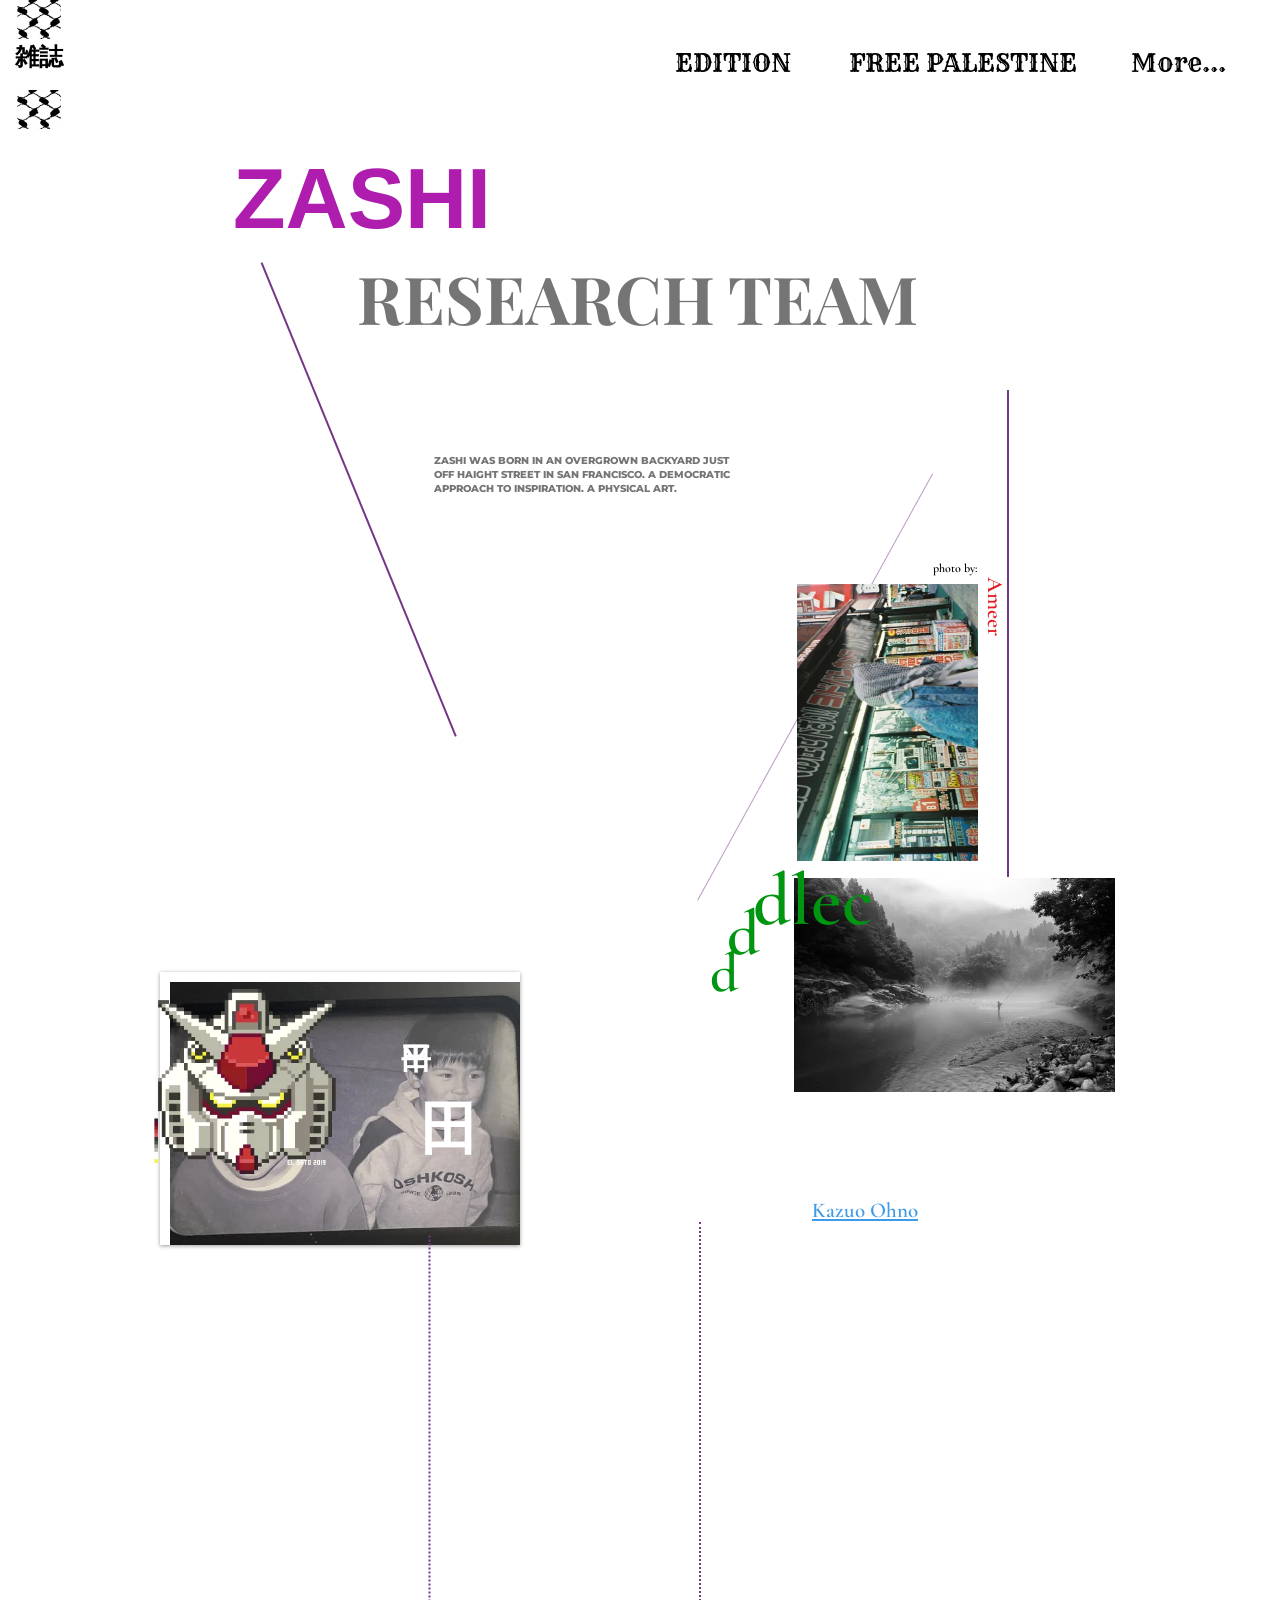
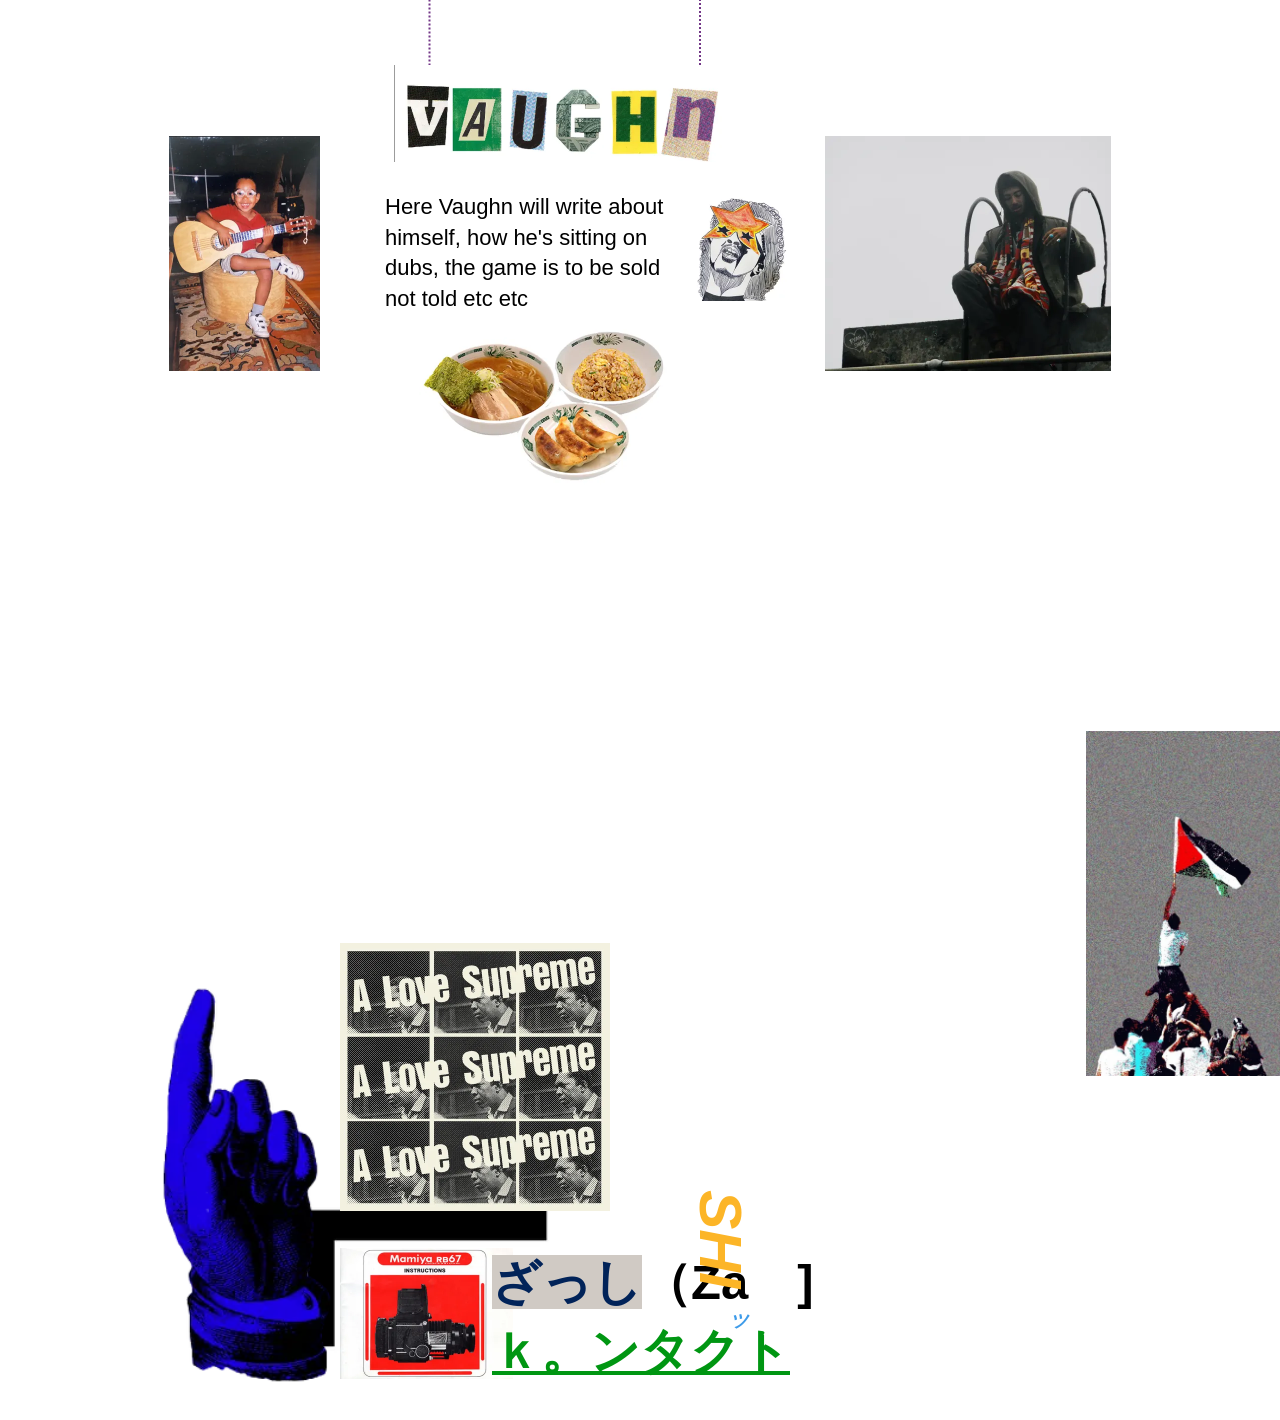
==== commit f6dcba3b: "Drop Ameer from the front-page credits and remove the shop bag His bylines and photo credits on his " ====
--- a/about-1.html
+++ b/about-1.html
@@ -20,7 +20,6 @@
 <a class="c nav" href="edition-1.html" style="left:675.296875px;top:51px;font-family:Rye, fantasy;font-size:25px;color:rgb(0, 0, 0);font-weight:400">EDITION</a>
 <a class="c nav" href="free-palestine.html" style="left:849.328125px;top:51px;font-family:Rye, fantasy;font-size:25px;color:rgb(0, 0, 0);font-weight:400">FREE PALESTINE</a>
 <div class="c nav more" style="left:1131.09375px;top:51px;font-family:Rye, fantasy;font-size:25px;color:rgb(0, 0, 0);font-weight:400" tabindex="0"><span>More...</span><div class="drop"><a href="guerilla-tactics.html">GUERILLA TACTICS</a><a href="about-1.html">ABOUT</a><a href="contact-1.html">CONTACT</a></div></div>
-<div class="c s" style="left:1096px;top:50.8px;width:34px;height:41px"><a href="https://bb1me5-e5.myshopify.com/" target="_blank" rel="noopener" aria-label="Shop"><svg xmlns="http://www.w3.org/2000/svg" version="1.1" width="100%" height="100%" viewBox="0 0 105.5 126.1" preserveAspectRatio="xMinYMax meet" data-hook="svg-icon-1"><path d="M102.143 118.16L93.812 48.2067C93.386 44.66 90.3566 42 86.7591 42H79.1382V56H74.4047V42H31.8032V56H27.0697V42H19.4488C15.8513 42 12.8219 44.66 12.3959 48.16L4.06489 118.16C3.78088 120.167 4.44357 122.173 5.76895 123.667C7.14167 125.16 9.0824 126 11.0705 126H95.1374C97.1255 126 99.0662 125.16 100.439 123.667C101.764 122.173 102.427 120.167 102.143 118.16Z" fill="rgb(0, 0, 0)" stroke="none" stroke-width="1px"></path><path d="M32.0594 25.6667C32.0594 14.0933 41.506 4.66667 53.1039 4.66667C64.7018 4.66667 74.1485 14.0933 74.1485 25.6667V42H78.825V25.6667C78.825 11.5267 67.2739 0 53.1039 0C38.9339 0 27.3828 11.5267 27.3828 25.6667V42H32.0594V25.6667Z" fill="rgb(0, 0, 0)" stroke="none" stroke-width="1px"></path></svg></a></div>
 </header>
 <main class="pg">
 <div class="c t" style="left:233px;top:149.0px;width:276px;height:118px"><p style="text-align:start;line-height:normal;margin:0px 0px 0px 0px;font-family:'Helvetica Neue', Helvetica, Arimo, Arial, sans-serif;font-size:86px;font-weight:700;font-style:normal;color:rgb(0, 0, 0);white-space:nowrap"><span style="color:rgb(174, 29, 173)">ZASHI</span></p></div>
@@ -78,7 +77,7 @@
 <div class="c t" style="left:17px;top:46.0px;width:202px;height:21px"><p style="text-align:start;line-height:normal;margin:0px 0px 0px 0px;font-family:'Helvetica Neue', Helvetica, Arimo, Arial, sans-serif;font-size:16px;font-weight:400;font-style:normal;color:rgb(255, 255, 255);white-space:nowrap"><a href="home-1.html"><span style="font-weight:700">雑誌  </span><span style="font-size:8px;font-weight:700">HOME</span></a></p></div>
 <div class="c i" style="left:15px;top:76.0px;width:37px;height:34px;"><img src="media/70c761ef16-8877.webp" alt="HD-wallpaper-palestinian-keffiyeh-palestine.jpg" loading="lazy" decoding="async" width="96" height="92" style="left:0px;top:0px;width:37px;height:34px;object-fit:cover;object-position:50% 50%"></div>
 <div class="c i" style="left:15px;top:12.0px;width:37px;height:34px;"><img src="media/70c761ef16-8877.webp" alt="HD-wallpaper-palestinian-keffiyeh-palestine.jpg" loading="lazy" decoding="async" width="96" height="92" style="left:0px;top:0px;width:37px;height:34px;object-fit:cover;object-position:50% 50%"></div>
-<div class="c s" style="left:143px;top:146.8px;width:34px;height:41px"><a href="https://bb1me5-e5.myshopify.com/" target="_blank" rel="noopener" aria-label="Shop"><svg xmlns="http://www.w3.org/2000/svg" version="1.1" width="100%" height="100%" viewBox="0 0 105.5 126.1" preserveAspectRatio="xMinYMax meet" data-hook="svg-icon-1"><path d="M102.143 118.16L93.812 48.2067C93.386 44.66 90.3566 42 86.7591 42H79.1382V56H74.4047V42H31.8032V56H27.0697V42H19.4488C15.8513 42 12.8219 44.66 12.3959 48.16L4.06489 118.16C3.78088 120.167 4.44357 122.173 5.76895 123.667C7.14167 125.16 9.0824 126 11.0705 126H95.1374C97.1255 126 99.0662 125.16 100.439 123.667C101.764 122.173 102.427 120.167 102.143 118.16Z" fill="rgb(0, 0, 0)" stroke="none" stroke-width="1px"></path><path d="M32.0594 25.6667C32.0594 14.0933 41.506 4.66667 53.1039 4.66667C64.7018 4.66667 74.1485 14.0933 74.1485 25.6667V42H78.825V25.6667C78.825 11.5267 67.2739 0 53.1039 0C38.9339 0 27.3828 11.5267 27.3828 25.6667V42H32.0594V25.6667Z" fill="rgb(0, 0, 0)" stroke="none" stroke-width="1px"></path></svg></a></div><button class="c burger" aria-label="Menu" aria-expanded="false" style="left:264px;top:30px;width:50px;height:50px"><i></i><i></i><i></i></button>
+<button class="c burger" aria-label="Menu" aria-expanded="false" style="left:264px;top:30px;width:50px;height:50px"><i></i><i></i><i></i></button>
 </header>
 <main class="pg">
 <div class="c t" style="left:29px;top:224.6px;width:127px;height:40px"><p style="text-align:start;line-height:normal;margin:0px 0px 0px 0px;font-family:'Helvetica Neue', Helvetica, Arimo, Arial, sans-serif;font-size:35px;font-weight:700;font-style:normal;color:rgb(0, 0, 0);white-space:nowrap"><span style="color:rgb(174, 29, 173)">ZASHI</span></p></div>
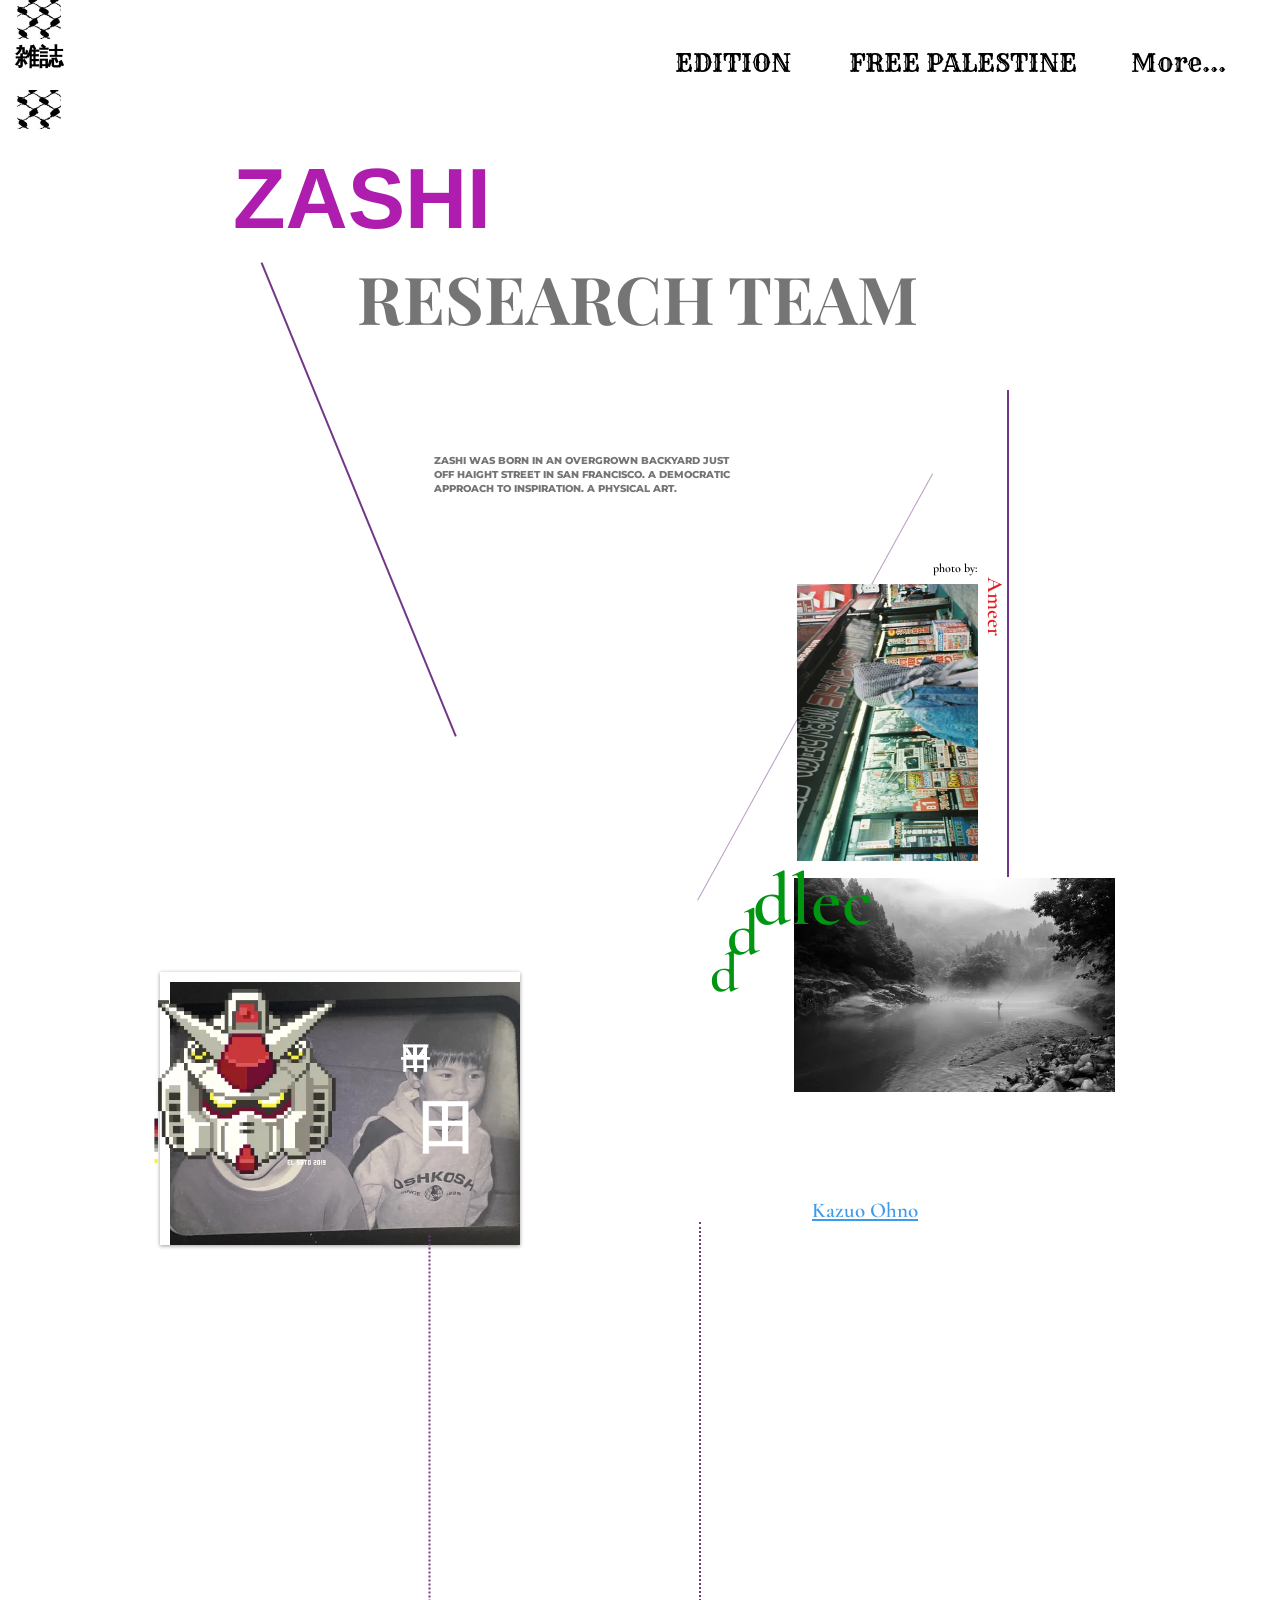
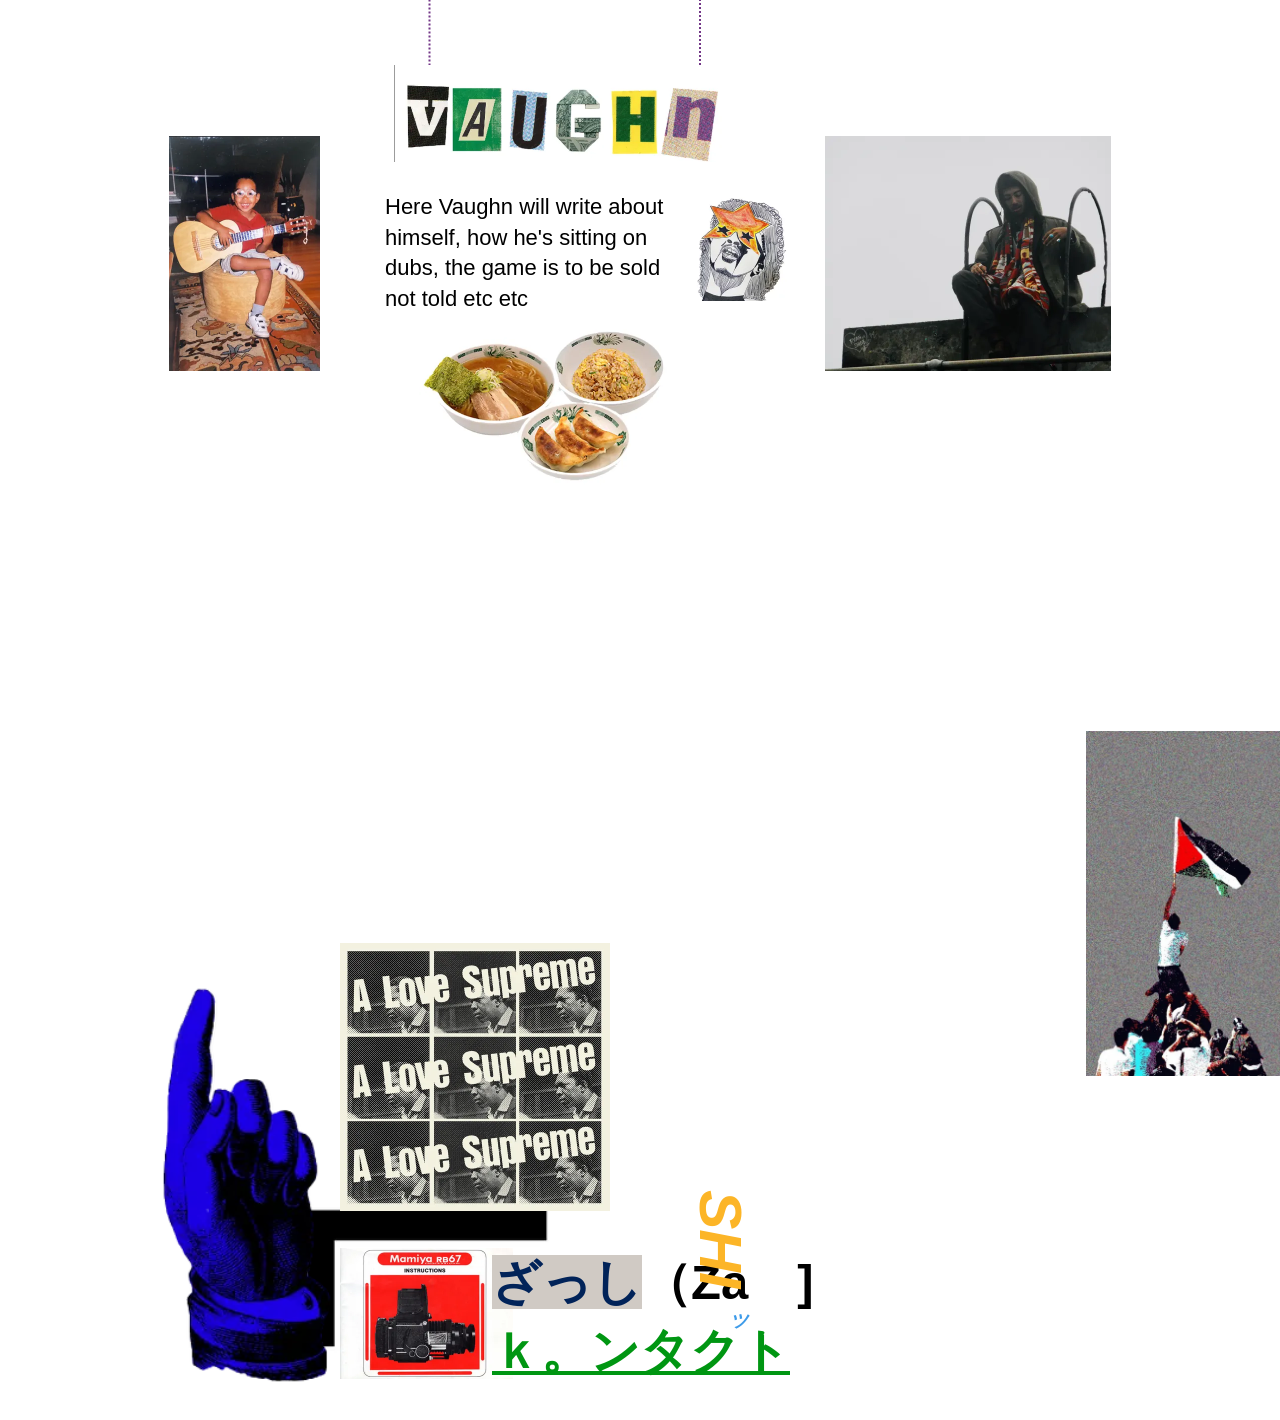
==== commit cd20ef6d: "About: turn the kanji over the childhood photo into images Same look, but it's no longer text that s" ====
--- a/about-1.html
+++ b/about-1.html
@@ -28,8 +28,8 @@
 <div class="c t" style="left:434px;top:453.8px;width:310px;height:28px"><p style="text-align:start;line-height:14px;margin:0px 0px 0px 0px;font-family:'Helvetica Neue', Helvetica, Arimo, Arial, sans-serif;font-size:10px;font-weight:400;font-style:normal;color:rgb(0, 0, 0)"><span style="font-family:Montserrat, sans-serif;color:rgb(117, 117, 117);font-weight:800;text-transform:uppercase">Zashi was born in an overgrown backyard just off Haight Street in San Francisco. A Democratic approach to inspiration. a physical art. </span></p></div>
 <div class="c t" style="left:933px;top:559.9px;width:310px;height:17px"><p style="text-align:start;line-height:16.8px;margin:0px 0px 0px 0px;font-family:'Helvetica Neue', Helvetica, Arimo, Arial, sans-serif;font-size:12px;font-weight:400;font-style:normal;color:rgb(0, 0, 0);white-space:nowrap"><span style="font-family:'Cormorant Garamond', serif;font-weight:600">photo by:</span></p></div>
 <div class="c i" style="left:160px;top:972.0px;width:360px;height:273px;background:rgb(255, 255, 255);border-style:solid;border-width:5px 5px 5px 5px;border-color:rgb(255, 255, 255);box-shadow:rgba(0, 0, 0, 0.4) 0px 1px 4px 0px"><img src="media/d1f7139744-a905.webp" alt="The brothers" loading="lazy" decoding="async" width="700" height="544" style="left:5px;top:5px;width:350px;height:263px;object-fit:cover;object-position:50% 50%"></div>
-<div class="c t" style="left:401px;top:1021.0px;width:51px;height:69px"><div style="text-align:start;line-height:normal;margin:0px 0px 0px 0px;font-family:'Helvetica Neue', Helvetica, Arimo, Arial, sans-serif;font-size:10px;font-weight:400;font-style:normal;color:rgb(0, 0, 0);writing-mode:vertical-rl;text-orientation:mixed;height:100%"><p style="text-align:start;line-height:30px;margin:0px 0px 0px 0px;font-family:'Helvetica Neue', Helvetica, Arimo, Arial, sans-serif;font-size:30px;font-weight:700;font-style:italic;color:rgb(252, 181, 39);writing-mode:vertical-rl;text-orientation:mixed;height:100%;white-space:nowrap"><span style="font-style:normal;color:rgb(0, 0, 0)">​</span><span style="font-style:normal;color:rgb(255, 255, 255)">平田</span></p></div></div>
-<div class="c t" style="left:420px;top:1056.0px;width:63px;height:122px"><div style="text-align:start;line-height:normal;margin:0px 0px 0px 0px;font-family:'Helvetica Neue', Helvetica, Arimo, Arial, sans-serif;font-size:10px;font-weight:400;font-style:normal;color:rgb(0, 0, 0);writing-mode:vertical-rl;text-orientation:mixed;height:100%"><p style="text-align:start;line-height:58px;margin:0px 0px 0px 0px;font-family:'Helvetica Neue', Helvetica, Arimo, Arial, sans-serif;font-size:58px;font-weight:700;font-style:italic;color:rgb(252, 181, 39);writing-mode:vertical-rl;text-orientation:mixed;height:100%;white-space:nowrap"><span style="font-style:normal;color:rgb(0, 0, 0)">​</span><span style="font-style:normal;color:rgb(255, 255, 255)">田</span></p></div></div>
+<div class="c t" style="left:401px;top:1021.0px;width:51px;height:69px"><img src="media/dc7a148507.webp" alt="" aria-hidden="true" decoding="async" width="177" height="231" style="position:absolute;left:-4px;top:-4px;width:59.0px;height:77.0px;max-width:none"></div>
+<div class="c t" style="left:420px;top:1056.0px;width:63px;height:122px"><img src="media/a70b6e625e.webp" alt="" aria-hidden="true" decoding="async" width="213" height="390" style="position:absolute;left:-4px;top:-4px;width:71.0px;height:130.0px;max-width:none"></div>
 <div class="c i" style="left:60px;top:989.0px;width:370px;height:185px;"><img src="media/74987744a8.webp" alt="Gundam" loading="lazy" decoding="async" width="400" height="200" style="left:0px;top:0px;width:370px;height:185px;object-fit:cover;object-position:50% 50%"></div>
 <div class="c bx" style="left:569.4px;top:681.6px;width:487px;height:7px;transform:matrix(-0.48255,0.87587,-0.87587,-0.48255,0,0);border-style:solid;border-width:1px 0px 0px 0px;border-color:rgba(115, 55, 135, 0.5)"></div>
 <div class="c t" style="left:839px;top:715.7px;width:310px;height:31px;transform:matrix(0.00000,1.00000,-1.00000,0.00000,0,0)"><p style="text-align:start;line-height:30.8px;margin:0px 0px 0px 0px;font-family:'Helvetica Neue', Helvetica, Arimo, Arial, sans-serif;font-size:22px;font-weight:400;font-style:normal;color:rgb(0, 0, 0);white-space:nowrap"><span style="font-family:'Cormorant Garamond', serif;color:rgb(226, 28, 33);font-weight:600">Ameer </span></p></div>
@@ -93,8 +93,8 @@
 <div class="c bx" style="left:-36.9px;top:912.0px;width:159px;height:4px;transform:matrix(0.35842,0.93356,-0.93356,0.35842,0,0);border-style:solid;border-width:2px 0px 0px 0px;border-color:rgb(115, 55, 135)"></div>
 <div class="c i" style="left:12px;top:717.6px;width:156px;height:122px;background:rgb(255, 255, 255);border-style:solid;border-width:5px 5px 5px 5px;border-color:rgb(255, 255, 255);box-shadow:rgba(0, 0, 0, 0.4) 0px 1px 4px 0px"><img src="media/d1f7139744-4426.webp" alt="The brothers" loading="lazy" decoding="async" width="380" height="298" style="left:5px;top:5px;width:146px;height:112px;object-fit:cover;object-position:50% 50%"></div>
 <div class="c i" style="left:-18px;top:735.6px;width:135px;height:67px;"><img src="media/74987744a8.webp" alt="Gundam" loading="lazy" decoding="async" width="400" height="200" style="left:0px;top:0px;width:135px;height:67px;object-fit:cover;object-position:50% 50%"></div>
-<div class="c t" style="left:120px;top:733.6px;width:17px;height:59px"><div style="text-align:start;line-height:normal;margin:0px 0px 0px 0px;font-family:'Helvetica Neue', Helvetica, Arimo, Arial, sans-serif;font-size:10px;font-weight:400;font-style:normal;color:rgb(0, 0, 0);writing-mode:vertical-rl;text-orientation:mixed;height:100%"><p style="text-align:start;line-height:17px;margin:0px 0px 0px 0px;font-family:'Helvetica Neue', Helvetica, Arimo, Arial, sans-serif;font-size:17px;font-weight:700;font-style:italic;color:rgb(252, 181, 39);writing-mode:vertical-rl;text-orientation:mixed;height:100%;white-space:nowrap"><span style="font-style:normal;color:rgb(0, 0, 0)">​</span><span style="font-style:normal;color:rgb(255, 255, 255)">平田</span></p></div></div>
-<div class="c t" style="left:125px;top:754.6px;width:27px;height:95px"><div style="text-align:start;line-height:normal;margin:0px 0px 0px 0px;font-family:'Helvetica Neue', Helvetica, Arimo, Arial, sans-serif;font-size:10px;font-weight:400;font-style:normal;color:rgb(0, 0, 0);writing-mode:vertical-rl;text-orientation:mixed;height:100%"><p style="text-align:start;line-height:27px;margin:0px 0px 0px 0px;font-family:'Helvetica Neue', Helvetica, Arimo, Arial, sans-serif;font-size:27px;font-weight:700;font-style:italic;color:rgb(252, 181, 39);writing-mode:vertical-rl;text-orientation:mixed;height:100%;white-space:nowrap"><span style="font-style:normal;color:rgb(0, 0, 0)">​</span><span style="font-style:normal;color:rgb(255, 255, 255)">田</span></p></div></div>
+<div class="c t" style="left:120px;top:733.6px;width:17px;height:59px"><img src="media/92618a228b.webp" alt="" aria-hidden="true" decoding="async" width="84" height="237" style="position:absolute;left:-3.3px;top:-3.3px;width:23.6px;height:65.6px;max-width:none"></div>
+<div class="c t" style="left:125px;top:754.6px;width:27px;height:95px"><img src="media/a162a79eb5.webp" alt="" aria-hidden="true" decoding="async" width="120" height="369" style="position:absolute;left:-3.3px;top:-3.3px;width:33.6px;height:101.6px;max-width:none"></div>
 <div class="c v" style="left:73px;top:866.0px;width:158px;height:120px"><video class="lazyv" data-src="media/71755c2ae9.mp4" poster="media/71755c2ae9.mp4" muted loop playsinline autoplay preload="none" style="width:100%;height:100%;object-fit:cover;display:block"></video></div>
 <div class="c gal ss" style="left:181px;top:838.6px;width:125px;height:198px" data-auto="4000" role="region" aria-roledescription="carousel" aria-label="Photo slideshow"><figure class="on"><img src="media/403bc432f0.webp" alt="" loading="lazy" decoding="async" width="1796" height="1198" style="left:0;top:0;width:100%;height:96px;object-fit:contain"><figcaption style="top:96px"></figcaption></figure><figure class=""><img src="media/906fd725db.webp" alt="The Art of Washi" loading="lazy" decoding="async" width="1242" height="784" style="left:0;top:0;width:100%;height:96px;object-fit:contain"><figcaption style="top:96px"><p style="font-family:'Helvetica Neue', Helvetica, Arimo, Arial, sans-serif;font-size:22px;font-weight:700;font-style:normal;color:rgb(0, 0, 0);line-height:27px;text-align:left;margin:0 0 12px">The Art of Washi</p><p style="font-family:'Helvetica Neue', Helvetica, Arimo, Arial, sans-serif;font-size:15px;font-weight:300;font-style:normal;color:rgb(0, 0, 0);line-height:18px;text-align:left;margin:0">Sawamura Masashi in Mino, Gifu</p></figcaption></figure><figure class=""><img src="media/f7c19c025d.webp" alt="Limerence" loading="lazy" decoding="async" width="1242" height="1616" style="left:0;top:0;width:100%;height:96px;object-fit:contain"><figcaption style="top:96px"><p style="font-family:'Helvetica Neue', Helvetica, Arimo, Arial, sans-serif;font-size:22px;font-weight:700;font-style:normal;color:rgb(0, 0, 0);line-height:27px;text-align:left;margin:0 0 12px">Limerence</p></figcaption></figure><figure class=""><img src="media/6b3815f858.webp" alt="Boogie Down Bikers for BLM" loading="lazy" decoding="async" width="1242" height="888" style="left:0;top:0;width:100%;height:96px;object-fit:contain"><figcaption style="top:96px"><p style="font-family:'Helvetica Neue', Helvetica, Arimo, Arial, sans-serif;font-size:22px;font-weight:700;font-style:normal;color:rgb(0, 0, 0);line-height:27px;text-align:left;margin:0 0 12px">Boogie Down Bikers for BLM</p><p style="font-family:'Helvetica Neue', Helvetica, Arimo, Arial, sans-serif;font-size:15px;font-weight:300;font-style:normal;color:rgb(0, 0, 0);line-height:18px;text-align:left;margin:0">Ypsilanti, Michigan</p></figcaption></figure><figure class=""><img src="media/1a32b226f7.webp" alt="Lake Michigan" loading="lazy" decoding="async" width="1242" height="892" style="left:0;top:0;width:100%;height:96px;object-fit:contain"><figcaption style="top:96px"><p style="font-family:'Helvetica Neue', Helvetica, Arimo, Arial, sans-serif;font-size:22px;font-weight:700;font-style:normal;color:rgb(0, 0, 0);line-height:27px;text-align:left;margin:0 0 12px">Lake Michigan</p></figcaption></figure><figure class=""><img src="media/941115b2e9.webp" alt="" loading="lazy" decoding="async" width="1242" height="854" style="left:0;top:0;width:100%;height:96px;object-fit:contain"><figcaption style="top:96px"></figcaption></figure><figure class=""><img src="media/583568f690.webp" alt="Agate" loading="lazy" decoding="async" width="1242" height="990" style="left:0;top:0;width:100%;height:96px;object-fit:contain"><figcaption style="top:96px"><p style="font-family:'Helvetica Neue', Helvetica, Arimo, Arial, sans-serif;font-size:22px;font-weight:700;font-style:normal;color:rgb(0, 0, 0);line-height:27px;text-align:left;margin:0 0 12px">Agate</p></figcaption></figure><figure class=""><img src="media/2c020a6986.webp" alt="" loading="lazy" decoding="async" width="1242" height="770" style="left:0;top:0;width:100%;height:96px;object-fit:contain"><figcaption style="top:96px"></figcaption></figure><figure class=""><img src="media/fee2ddf76c.webp" alt="" loading="lazy" decoding="async" width="1242" height="1792" style="left:0;top:0;width:100%;height:96px;object-fit:contain"><figcaption style="top:96px"></figcaption></figure><figure class=""><img src="media/34d555f1d0.webp" alt="Chen-G" loading="lazy" decoding="async" width="1242" height="1504" style="left:0;top:0;width:100%;height:96px;object-fit:contain"><figcaption style="top:96px"><p style="font-family:'Helvetica Neue', Helvetica, Arimo, Arial, sans-serif;font-size:15px;font-weight:300;font-style:normal;color:rgb(0, 0, 0);line-height:18px;text-align:left;margin:0">Chen-G</p></figcaption></figure><figure class=""><img src="media/e4b6b3e9a8.webp" alt="Vuja De " loading="lazy" decoding="async" width="1242" height="2106" style="left:0;top:0;width:100%;height:96px;object-fit:contain"><figcaption style="top:96px"><p style="font-family:'Helvetica Neue', Helvetica, Arimo, Arial, sans-serif;font-size:15px;font-weight:300;font-style:normal;color:rgb(0, 0, 0);line-height:18px;text-align:left;margin:0">Vuja De </p></figcaption></figure><figure class=""><img src="media/28a7b43c11.webp" alt="VD" loading="lazy" decoding="async" width="1242" height="740" style="left:0;top:0;width:100%;height:96px;object-fit:contain"><figcaption style="top:96px"><p style="font-family:'Helvetica Neue', Helvetica, Arimo, Arial, sans-serif;font-size:15px;font-weight:300;font-style:normal;color:rgb(0, 0, 0);line-height:18px;text-align:left;margin:0">VD</p></figcaption></figure><figure class=""><img src="media/822e7ffca7.webp" alt="VD" loading="lazy" decoding="async" width="1242" height="862" style="left:0;top:0;width:100%;height:96px;object-fit:contain"><figcaption style="top:96px"><p style="font-family:'Helvetica Neue', Helvetica, Arimo, Arial, sans-serif;font-size:15px;font-weight:300;font-style:normal;color:rgb(0, 0, 0);line-height:18px;text-align:left;margin:0">VD</p></figcaption></figure><figure class=""><img src="media/ab2520866f.webp" alt="Vaughn " loading="lazy" decoding="async" width="1242" height="986" style="left:0;top:0;width:100%;height:96px;object-fit:contain"><figcaption style="top:96px"><p style="font-family:'Helvetica Neue', Helvetica, Arimo, Arial, sans-serif;font-size:15px;font-weight:300;font-style:normal;color:rgb(0, 0, 0);line-height:18px;text-align:left;margin:0">Vaughn </p></figcaption></figure><figure class=""><img src="media/7312934d15.webp" alt="VD" loading="lazy" decoding="async" width="1242" height="1446" style="left:0;top:0;width:100%;height:96px;object-fit:contain"><figcaption style="top:96px"><p style="font-family:'Helvetica Neue', Helvetica, Arimo, Arial, sans-serif;font-size:15px;font-weight:300;font-style:normal;color:rgb(0, 0, 0);line-height:18px;text-align:left;margin:0">VD</p></figcaption></figure><figure class=""><img src="media/6b97ff921b.webp" alt="VD" loading="lazy" decoding="async" width="1242" height="1648" style="left:0;top:0;width:100%;height:96px;object-fit:contain"><figcaption style="top:96px"><p style="font-family:'Helvetica Neue', Helvetica, Arimo, Arial, sans-serif;font-size:15px;font-weight:300;font-style:normal;color:rgb(0, 0, 0);line-height:18px;text-align:left;margin:0">VD</p></figcaption></figure><figure class=""><img src="media/4ab190dec0.webp" alt="" loading="lazy" decoding="async" width="1242" height="986" style="left:0;top:0;width:100%;height:96px;object-fit:contain"><figcaption style="top:96px"></figcaption></figure><figure class=""><img src="media/c4c1562e4d.webp" alt="VD" loading="lazy" decoding="async" width="1242" height="732" style="left:0;top:0;width:100%;height:96px;object-fit:contain"><figcaption style="top:96px"><p style="font-family:'Helvetica Neue', Helvetica, Arimo, Arial, sans-serif;font-size:15px;font-weight:300;font-style:normal;color:rgb(0, 0, 0);line-height:18px;text-align:left;margin:0">VD</p></figcaption></figure><button class="ga prev" aria-label="Previous" style="--ac:#000;top:48.0px">&#x2039;</button><button class="ga next" aria-label="Next" style="--ac:#000;top:48.0px">&#x203A;</button></div>
 <div class="c t" style="left:181px;top:802.7px;width:86px;height:44px"><p style="text-align:start;line-height:43.2px;margin:0px 0px 0px 0px;font-family:'Helvetica Neue', Helvetica, Arimo, Arial, sans-serif;font-size:36px;font-weight:700;font-style:normal;color:rgb(0, 0, 0);white-space:nowrap"><span style="font-family:'Cormorant Garamond', serif;font-weight:700;color:rgb(0, 150, 18)">dlec</span></p></div>
